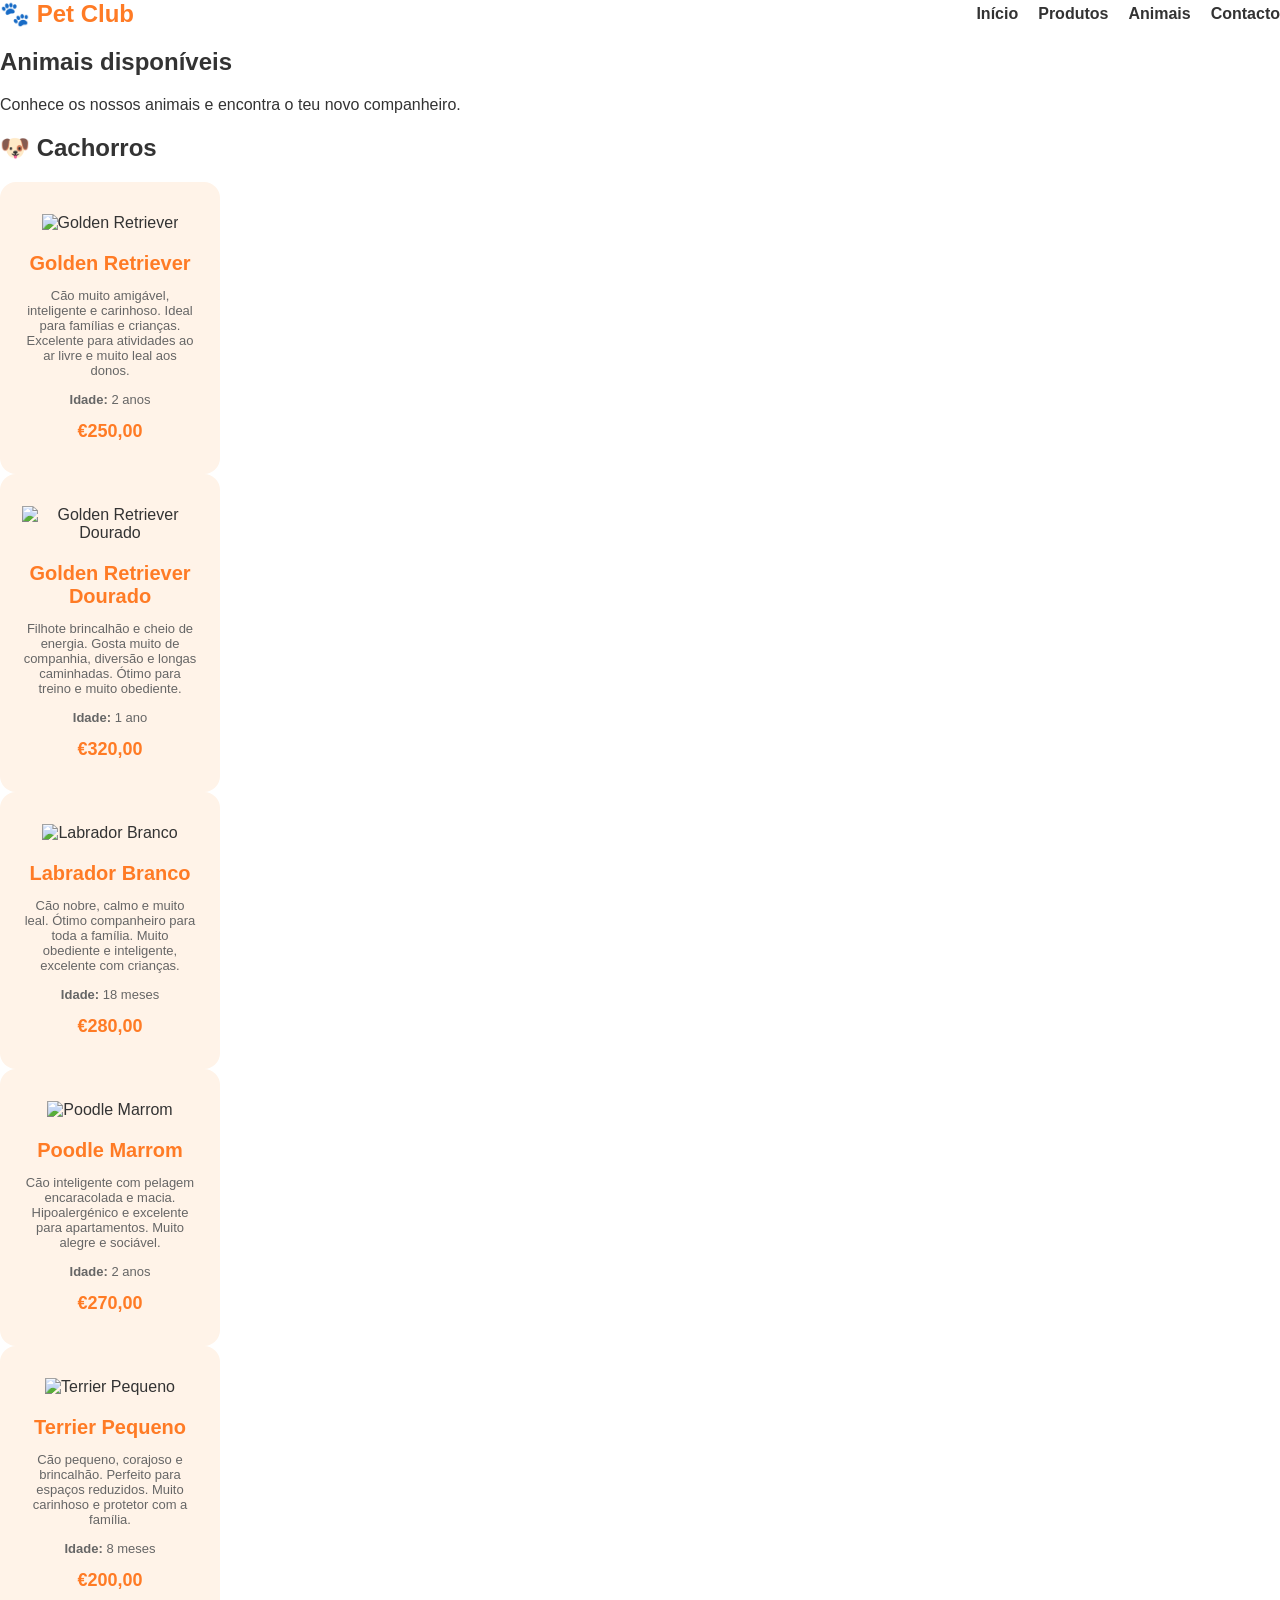
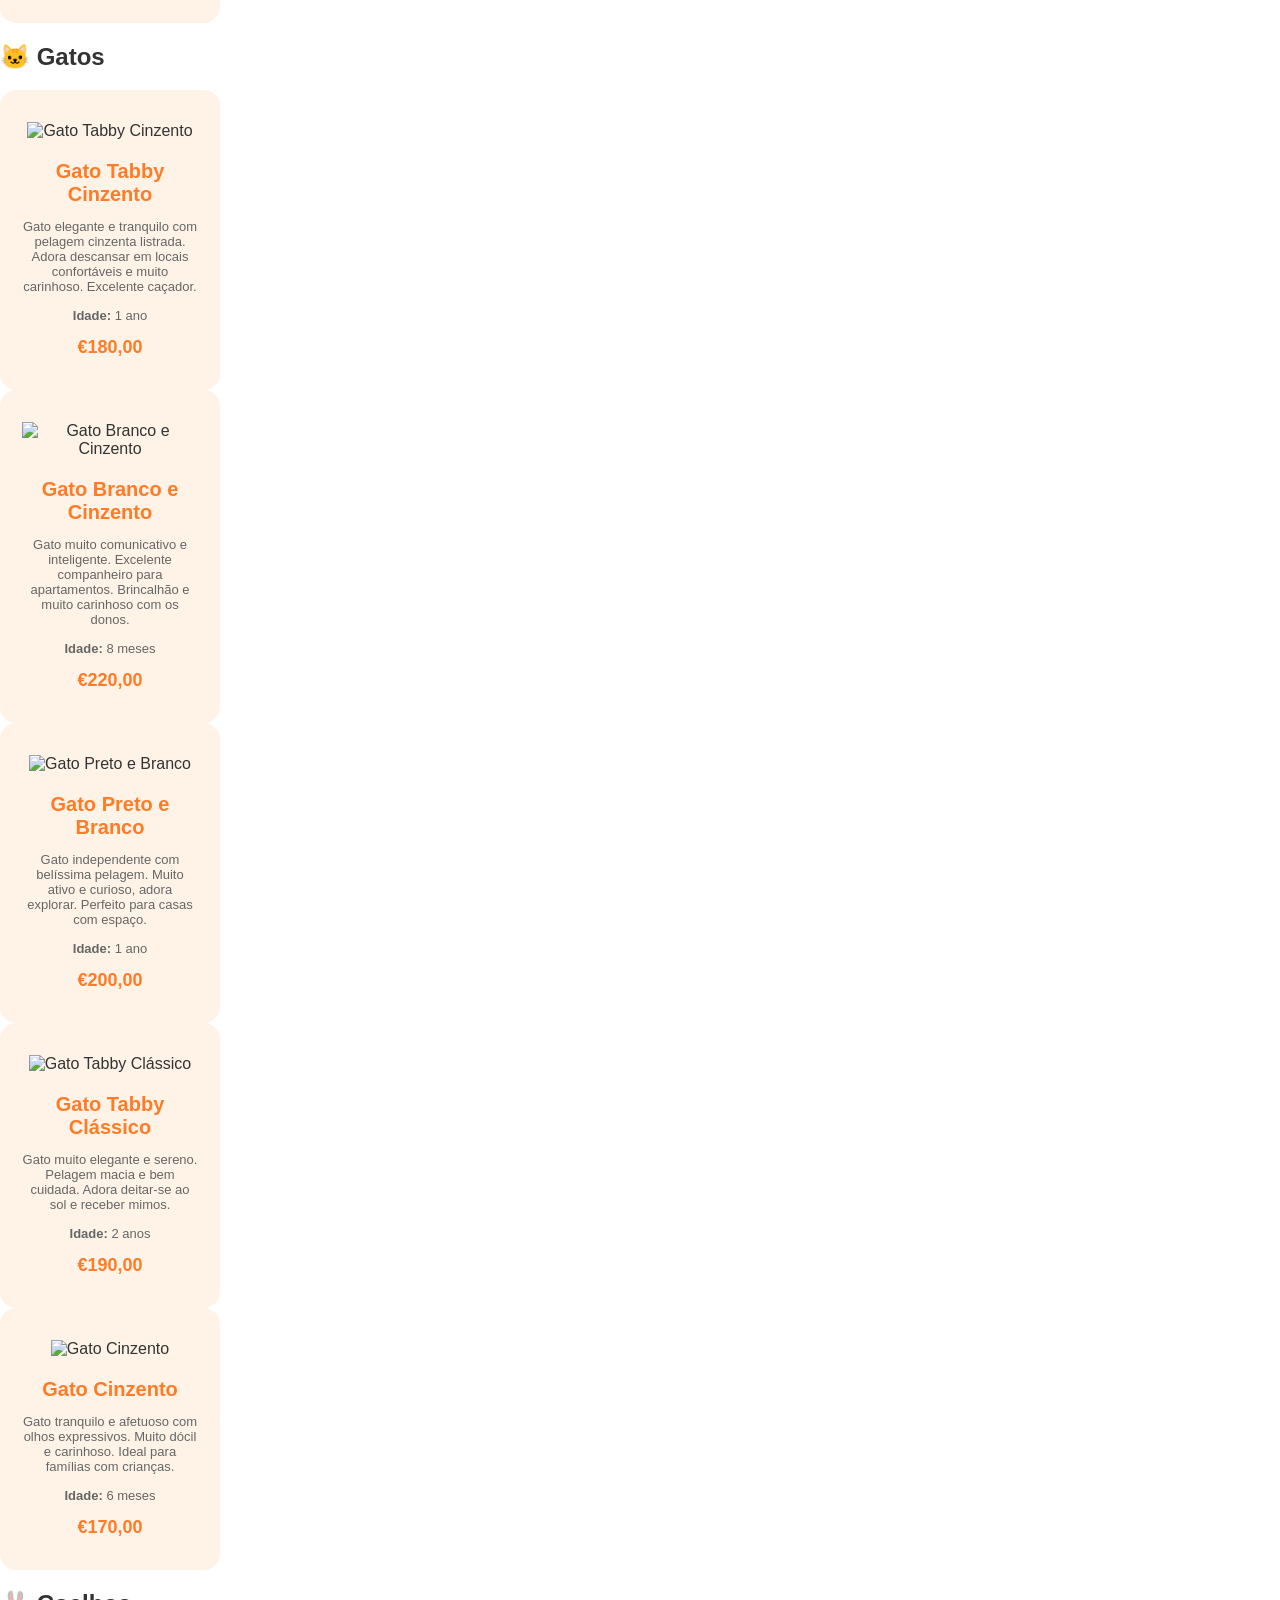
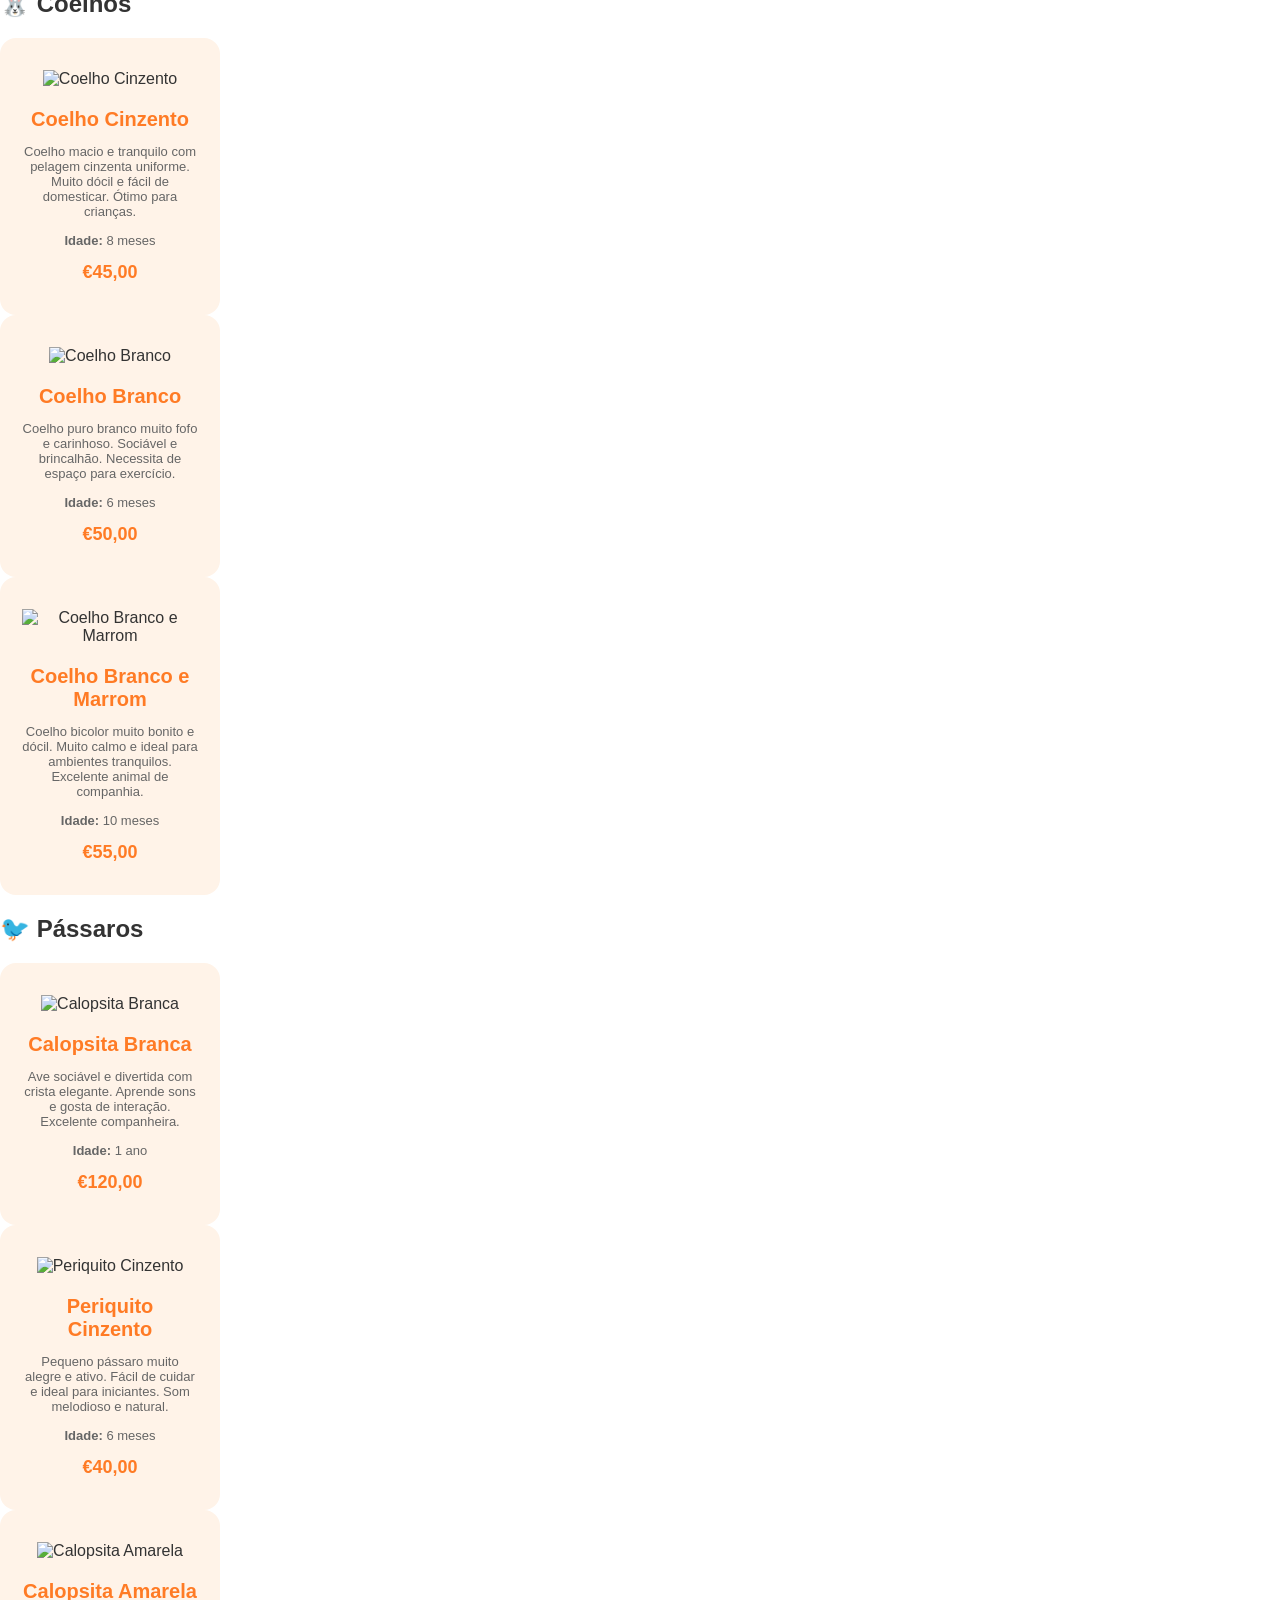
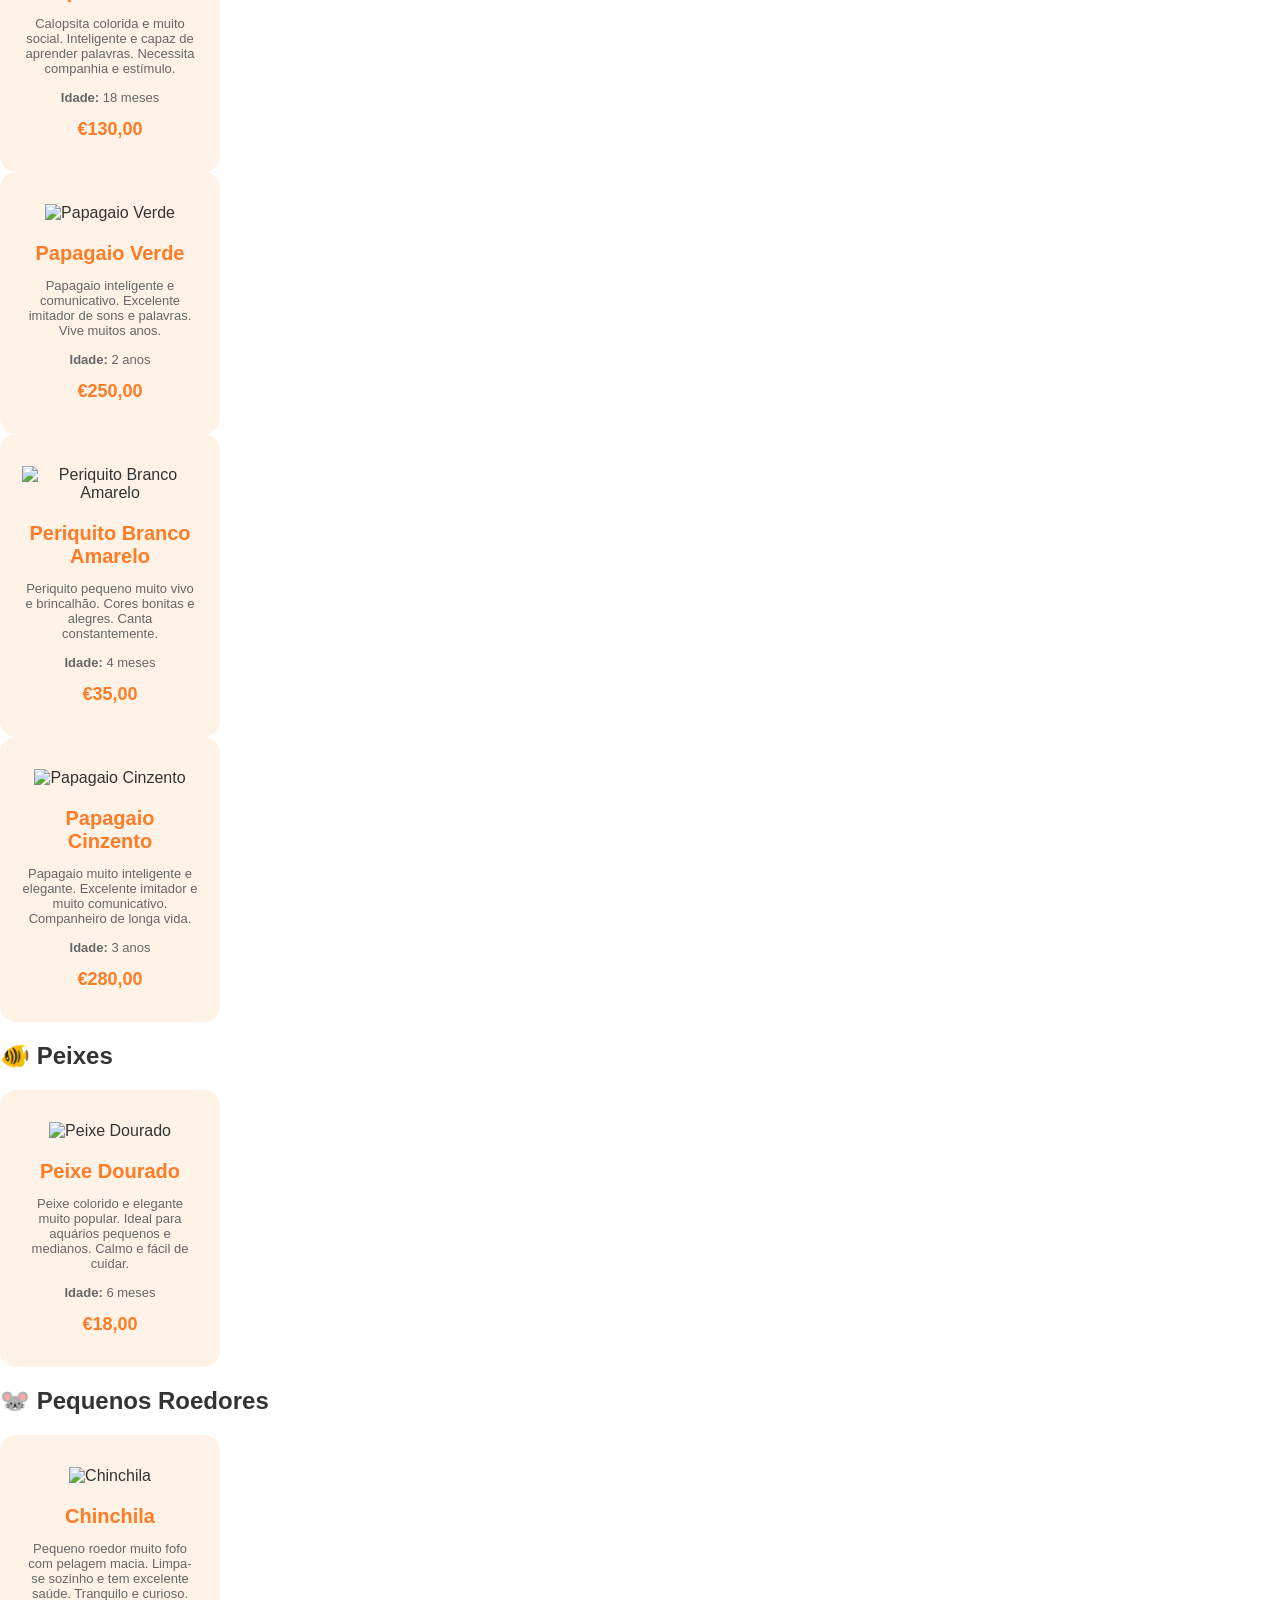
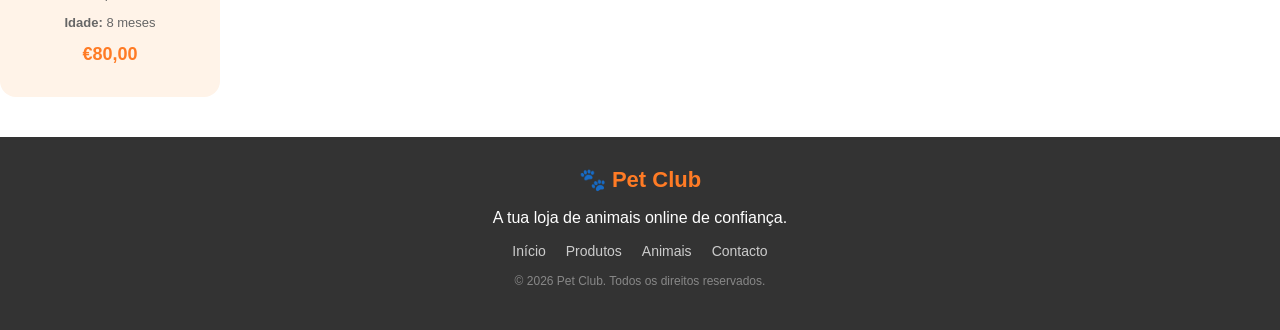
==== animais.html @ eacd5dac "adicionei as fotoss dos animais no site  e coloquei descrições em cada" ====
﻿<!DOCTYPE html>
<html lang="pt-PT">
<head>
  <meta charset="UTF-8">
  <meta name="viewport" content="width=device-width, initial-scale=1.0">
  <title>PetClub - Animais</title>
  <link rel="stylesheet" href="animais.css">
</head>
<body>

  <header>
    <div class="nav-container">
      <div class="logo">🐾 Pet Club</div>

      <nav>
        <ul class="nav-links">
          <li><a href="index.html">Início</a></li>
          <li><a href="produtos.html">Produtos</a></li>
          <li><a href="animais.html">Animais</a></li>
          <li><a href="contacto.html">Contacto</a></li>
        </ul>
      </nav>
    </div>
  </header>

  <section class="hero">
    <h1>Animais disponíveis</h1>
    <p>Conhece os nossos animais e encontra o teu novo companheiro.</p>
  </section>

  <!-- CACHORROS -->
  <section class="categoria">
    <h2 class="titulo-secao">🐶 Cachorros</h2>
    <div class="animais-grid">
      <div class="animal-card">
        <img src="imagens/3.jpg" alt="Golden Retriever">
        <div class="animal-info">
          <h3>Golden Retriever</h3>
          <p>Cão muito amigável, inteligente e carinhoso. Ideal para famílias e crianças. Excelente para atividades ao ar livre e muito leal aos donos.</p>
          <p><strong>Idade:</strong> 2 anos</p>
          <span class="preco">€250,00</span>
        </div>
      </div>
      <div class="animal-card">
        <img src="imagens/2.jpg" alt="Golden Retriever Dourado">
        <div class="animal-info">
          <h3>Golden Retriever Dourado</h3>
          <p>Filhote brincalhão e cheio de energia. Gosta muito de companhia, diversão e longas caminhadas. Ótimo para treino e muito obediente.</p>
          <p><strong>Idade:</strong> 1 ano</p>
          <span class="preco">€320,00</span>
        </div>
      </div>
      <div class="animal-card">
        <img src="imagens/1.jpg" alt="Labrador Branco">
        <div class="animal-info">
          <h3>Labrador Branco</h3>
          <p>Cão nobre, calmo e muito leal. Ótimo companheiro para toda a família. Muito obediente e inteligente, excelente com crianças.</p>
          <p><strong>Idade:</strong> 18 meses</p>
          <span class="preco">€280,00</span>
        </div>
      </div>
      <div class="animal-card">
        <img src="imagens/6.jpg" alt="Poodle Marrom">
        <div class="animal-info">
          <h3>Poodle Marrom</h3>
          <p>Cão inteligente com pelagem encaracolada e macia. Hipoalergénico e excelente para apartamentos. Muito alegre e sociável.</p>
          <p><strong>Idade:</strong> 2 anos</p>
          <span class="preco">€270,00</span>
        </div>
      </div>
      <div class="animal-card">
        <img src="imagens/7.jpg" alt="Terrier Pequeno">
        <div class="animal-info">
          <h3>Terrier Pequeno</h3>
          <p>Cão pequeno, corajoso e brincalhão. Perfeito para espaços reduzidos. Muito carinhoso e protetor com a família.</p>
          <p><strong>Idade:</strong> 8 meses</p>
          <span class="preco">€200,00</span>
        </div>
      </div>
    </div>
  </section>

  <!-- GATOS -->
  <section class="categoria">
    <h2 class="titulo-secao">🐱 Gatos</h2>
    <div class="animais-grid">
      <div class="animal-card">
        <img src="imagens/13.jpg" alt="Gato Tabby Cinzento">
        <div class="animal-info">
          <h3>Gato Tabby Cinzento</h3>
          <p>Gato elegante e tranquilo com pelagem cinzenta listrada. Adora descansar em locais confortáveis e muito carinhoso. Excelente caçador.</p>
          <p><strong>Idade:</strong> 1 ano</p>
          <span class="preco">€180,00</span>
        </div>
      </div>
      <div class="animal-card">
        <img src="imagens/14.jpg" alt="Gato Branco e Cinzento">
        <div class="animal-info">
          <h3>Gato Branco e Cinzento</h3>
          <p>Gato muito comunicativo e inteligente. Excelente companheiro para apartamentos. Brincalhão e muito carinhoso com os donos.</p>
          <p><strong>Idade:</strong> 8 meses</p>
          <span class="preco">€220,00</span>
        </div>
      </div>
      <div class="animal-card">
        <img src="imagens/15.jpg" alt="Gato Preto e Branco">
        <div class="animal-info">
          <h3>Gato Preto e Branco</h3>
          <p>Gato independente com belíssima pelagem. Muito ativo e curioso, adora explorar. Perfeito para casas com espaço.</p>
          <p><strong>Idade:</strong> 1 ano</p>
          <span class="preco">€200,00</span>
        </div>
      </div>
      <div class="animal-card">
        <img src="imagens/16.jpg" alt="Gato Tabby Clássico">
        <div class="animal-info">
          <h3>Gato Tabby Clássico</h3>
          <p>Gato muito elegante e sereno. Pelagem macia e bem cuidada. Adora deitar-se ao sol e receber mimos.</p>
          <p><strong>Idade:</strong> 2 anos</p>
          <span class="preco">€190,00</span>
        </div>
      </div>
      <div class="animal-card">
        <img src="imagens/17.jpg" alt="Gato Cinzento">
        <div class="animal-info">
          <h3>Gato Cinzento</h3>
          <p>Gato tranquilo e afetuoso com olhos expressivos. Muito dócil e carinhoso. Ideal para famílias com crianças.</p>
          <p><strong>Idade:</strong> 6 meses</p>
          <span class="preco">€170,00</span>
        </div>
      </div>
    </div>
  </section>

  <!-- COELHOS -->
  <section class="categoria">
    <h2 class="titulo-secao">🐰 Coelhos</h2>
    <div class="animais-grid">
      <div class="animal-card">
        <img src="imagens/8.jpg" alt="Coelho Cinzento">
        <div class="animal-info">
          <h3>Coelho Cinzento</h3>
          <p>Coelho macio e tranquilo com pelagem cinzenta uniforme. Muito dócil e fácil de domesticar. Ótimo para crianças.</p>
          <p><strong>Idade:</strong> 8 meses</p>
          <span class="preco">€45,00</span>
        </div>
      </div>
      <div class="animal-card">
        <img src="imagens/9.jpg" alt="Coelho Branco">
        <div class="animal-info">
          <h3>Coelho Branco</h3>
          <p>Coelho puro branco muito fofo e carinhoso. Sociável e brincalhão. Necessita de espaço para exercício.</p>
          <p><strong>Idade:</strong> 6 meses</p>
          <span class="preco">€50,00</span>
        </div>
      </div>
      <div class="animal-card">
        <img src="imagens/18.jpg" alt="Coelho Branco e Marrom">
        <div class="animal-info">
          <h3>Coelho Branco e Marrom</h3>
          <p>Coelho bicolor muito bonito e dócil. Muito calmo e ideal para ambientes tranquilos. Excelente animal de companhia.</p>
          <p><strong>Idade:</strong> 10 meses</p>
          <span class="preco">€55,00</span>
        </div>
      </div>
    </div>
  </section>

  <!-- PÁSSAROS -->
  <section class="categoria">
    <h2 class="titulo-secao">🐦 Pássaros</h2>
    <div class="animais-grid">
      <div class="animal-card">
        <img src="imagens/10.jpg" alt="Calopsita Branca">
        <div class="animal-info">
          <h3>Calopsita Branca</h3>
          <p>Ave sociável e divertida com crista elegante. Aprende sons e gosta de interação. Excelente companheira.</p>
          <p><strong>Idade:</strong> 1 ano</p>
          <span class="preco">€120,00</span>
        </div>
      </div>
      <div class="animal-card">
        <img src="imagens/11.jpg" alt="Periquito Cinzento">
        <div class="animal-info">
          <h3>Periquito Cinzento</h3>
          <p>Pequeno pássaro muito alegre e ativo. Fácil de cuidar e ideal para iniciantes. Som melodioso e natural.</p>
          <p><strong>Idade:</strong> 6 meses</p>
          <span class="preco">€40,00</span>
        </div>
      </div>
      <div class="animal-card">
        <img src="imagens/12.jpg" alt="Calopsita Amarela">
        <div class="animal-info">
          <h3>Calopsita Amarela</h3>
          <p>Calopsita colorida e muito social. Inteligente e capaz de aprender palavras. Necessita companhia e estímulo.</p>
          <p><strong>Idade:</strong> 18 meses</p>
          <span class="preco">€130,00</span>
        </div>
      </div>
      <div class="animal-card">
        <img src="imagens/19.jpg" alt="Papagaio Verde">
        <div class="animal-info">
          <h3>Papagaio Verde</h3>
          <p>Papagaio inteligente e comunicativo. Excelente imitador de sons e palavras. Vive muitos anos.</p>
          <p><strong>Idade:</strong> 2 anos</p>
          <span class="preco">€250,00</span>
        </div>
      </div>
      <div class="animal-card">
        <img src="imagens/20.jpg" alt="Periquito Branco Amarelo">
        <div class="animal-info">
          <h3>Periquito Branco Amarelo</h3>
          <p>Periquito pequeno muito vivo e brincalhão. Cores bonitas e alegres. Canta constantemente.</p>
          <p><strong>Idade:</strong> 4 meses</p>
          <span class="preco">€35,00</span>
        </div>
      </div>
      <div class="animal-card">
        <img src="imagens/21.jpg" alt="Papagaio Cinzento">
        <div class="animal-info">
          <h3>Papagaio Cinzento</h3>
          <p>Papagaio muito inteligente e elegante. Excelente imitador e muito comunicativo. Companheiro de longa vida.</p>
          <p><strong>Idade:</strong> 3 anos</p>
          <span class="preco">€280,00</span>
        </div>
      </div>
    </div>
  </section>

  <!-- PEIXES -->
  <section class="categoria">
    <h2 class="titulo-secao">🐠 Peixes</h2>
    <div class="animais-grid">
      <div class="animal-card">
        <img src="imagens/22.jpg" alt="Peixe Dourado">
        <div class="animal-info">
          <h3>Peixe Dourado</h3>
          <p>Peixe colorido e elegante muito popular. Ideal para aquários pequenos e medianos. Calmo e fácil de cuidar.</p>
          <p><strong>Idade:</strong> 6 meses</p>
          <span class="preco">€18,00</span>
        </div>
      </div>
    </div>
  </section>

  <!-- PEQUENOS ROEDORES -->
  <section class="categoria">
    <h2 class="titulo-secao">🐭 Pequenos Roedores</h2>
    <div class="animais-grid">
      <div class="animal-card">
        <img src="imagens/23.jpg" alt="Chinchila">
        <div class="animal-info">
          <h3>Chinchila</h3>
          <p>Pequeno roedor muito fofo com pelagem macia. Limpa-se sozinho e tem excelente saúde. Tranquilo e curioso.</p>
          <p><strong>Idade:</strong> 8 meses</p>
          <span class="preco">€80,00</span>
        </div>
      </div>
    </div>
  </section>

  <footer>
    <div class="footer-logo">🐾 Pet Club</div>

    <p>A tua loja de animais online de confiança.</p>

    <div class="footer-links">
      <a href="index.html">Início</a>
      <a href="produtos.html">Produtos</a>
      <a href="animais.html">Animais</a>
      <a href="contacto.html">Contacto</a>
    </div>

    <p class="footer-copy">
      © 2026 Pet Club. Todos os direitos reservados.
    </p>
  </footer>

</body>
</html>
---- animais.css ----
* { box-sizing: border-box; }

body {
  font-family: Arial, sans-serif;
  margin: 0;
  padding: 0;
  background-color: #ffffff;
  color: #333333;
}

a { text-decoration: none; color: #333333; }

.nav-container { display: flex; justify-content: space-between; align-items: center; }
.logo { font-size: 24px; font-weight: bold; color: #ff7b25; }
.nav-links { list-style: none; display: flex; gap: 20px; margin: 0; padding: 0; }
.nav-links a { font-size: 16px; font-weight: bold; }
.nav-links a:hover { color: #ff7b25; }
.nav-links a.active { color: #ff7b25; border-bottom: 2px solid #ff7b25; padding-bottom: 2px; }

.page-header {
  background-color: #fff3e8;
  padding: 40px 30px;
  text-align: center;
  border-bottom: 2px solid #ff7b25;
}

.page-header h1 { font-size: 32px; margin: 0 0 8px; }
.page-header h1 span { color: #ff7b25; }
.page-header p { color: #666; margin: 0; }

.page-content { max-width: 1100px; margin: 0 auto; padding: 30px; }

.animal-grid { display: flex; gap: 24px; flex-wrap: wrap; justify-content: center; }

.animal-card {
  background: #fff3e8;
  border-radius: 16px;
  padding: 30px 20px;
  text-align: center;
  width: 220px;
  border: 2px solid transparent;
  transition: all 0.2s;
}

.animal-card:hover {
  border-color: #ff7b25;
  transform: translateY(-4px);
  box-shadow: 0 8px 20px rgba(255,123,37,.2);
}

.animal-card .big-emoji {
  margin-bottom: 12px;
  display: flex;
  justify-content: center;
}

.animal-card .big-emoji img {
  width: 120px;
  height: 120px;
  object-fit: cover;
  border-radius: 50%;
  border: 3px solid #ff7b25;
}

.animal-card h3 { font-size: 20px; margin-bottom: 6px; color: #ff7b25; }
.animal-card p { font-size: 13px; color: #666; margin-bottom: 14px; }

.animal-tags {
  display: flex;
  gap: 6px;
  flex-wrap: wrap;
  justify-content: center;
  margin-bottom: 14px;
}

.animal-tag {
  background: white;
  border: 1px solid #ff7b25;
  color: #ff7b25;
  font-size: 11px;
  padding: 3px 8px;
  border-radius: 10px;
}

.preco {
  font-size: 18px;
  font-weight: bold;
  color: #ff7b25;
}

footer {
  background-color: #333333;
  color: white;
  text-align: center;
  padding: 30px;
  margin-top: 40px;
}

.footer-logo { font-size: 22px; font-weight: bold; color: #ff7b25; margin-bottom: 10px; }
.footer-links { display: flex; justify-content: center; gap: 20px; margin: 15px 0; }
.footer-links a { color: #cccccc; font-size: 14px; }
.footer-links a:hover { color: #ff7b25; }
.footer-copy { color: #888888; font-size: 12px; }
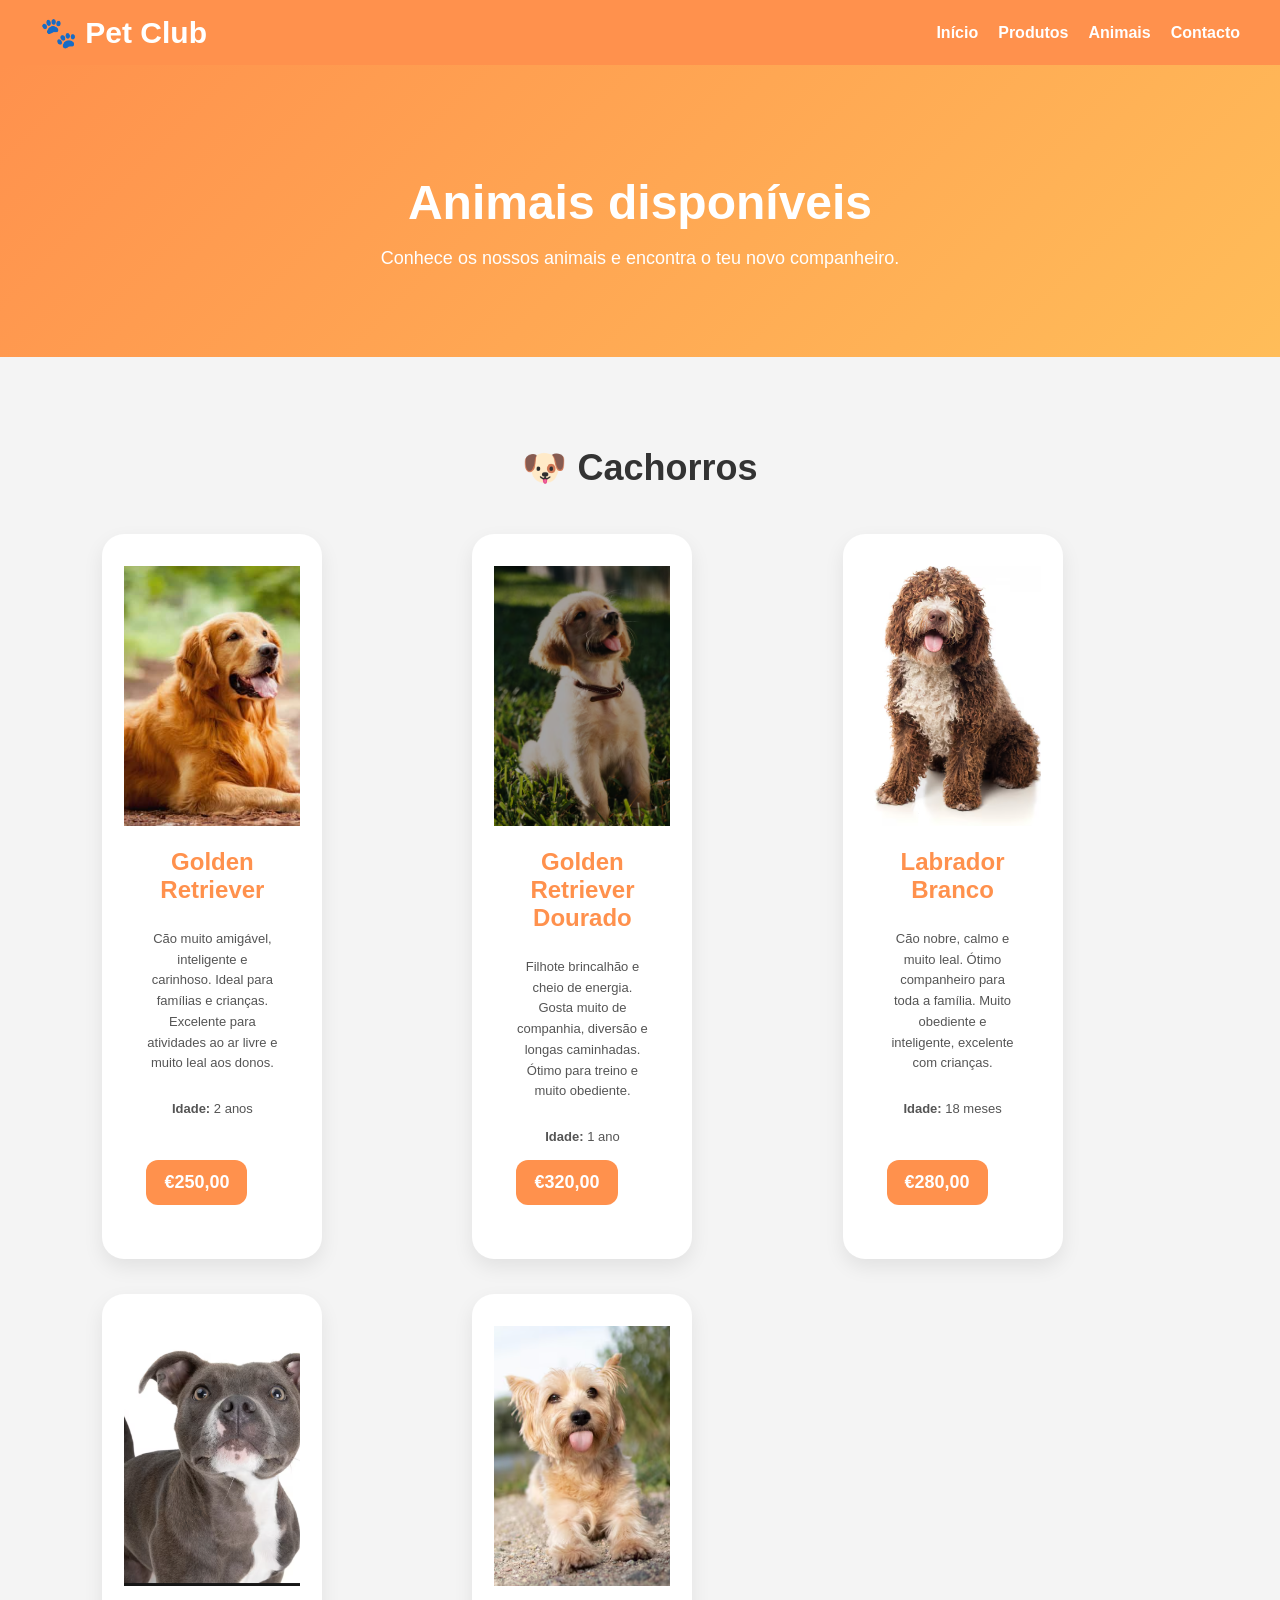
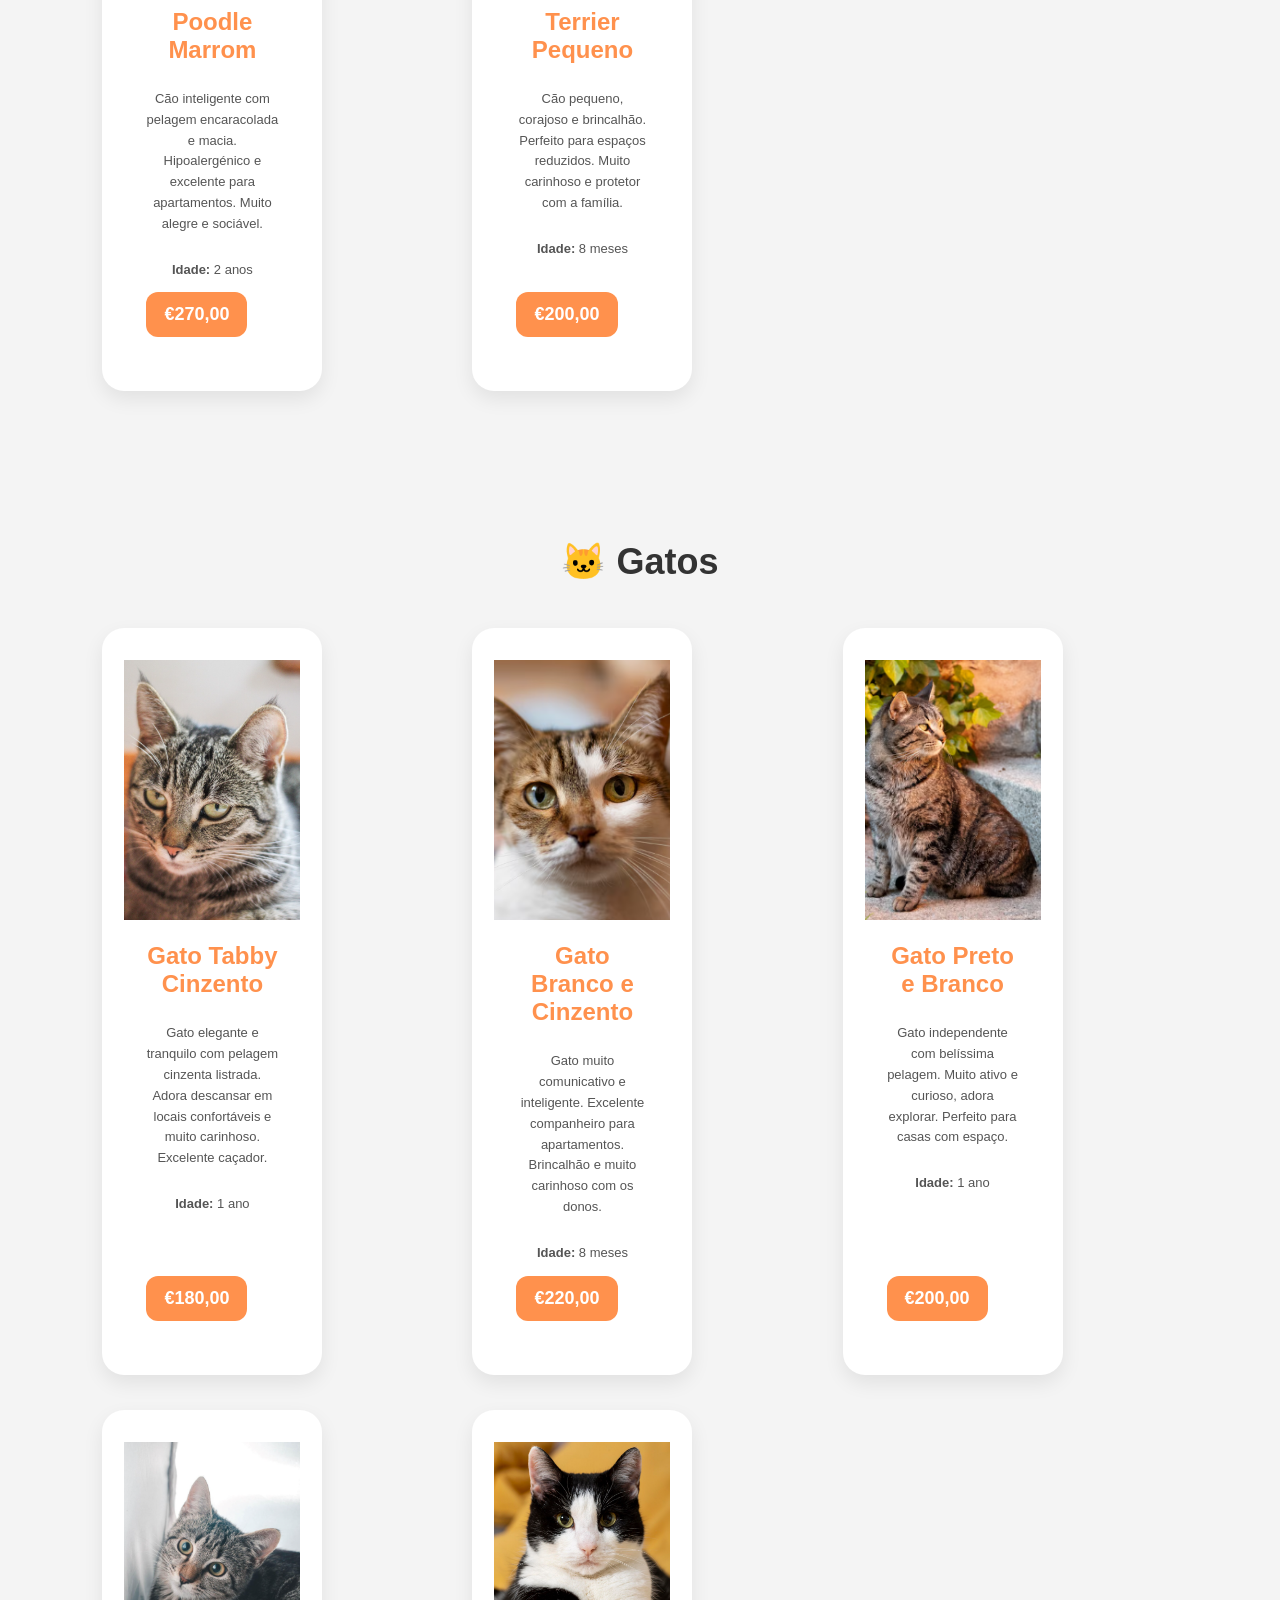
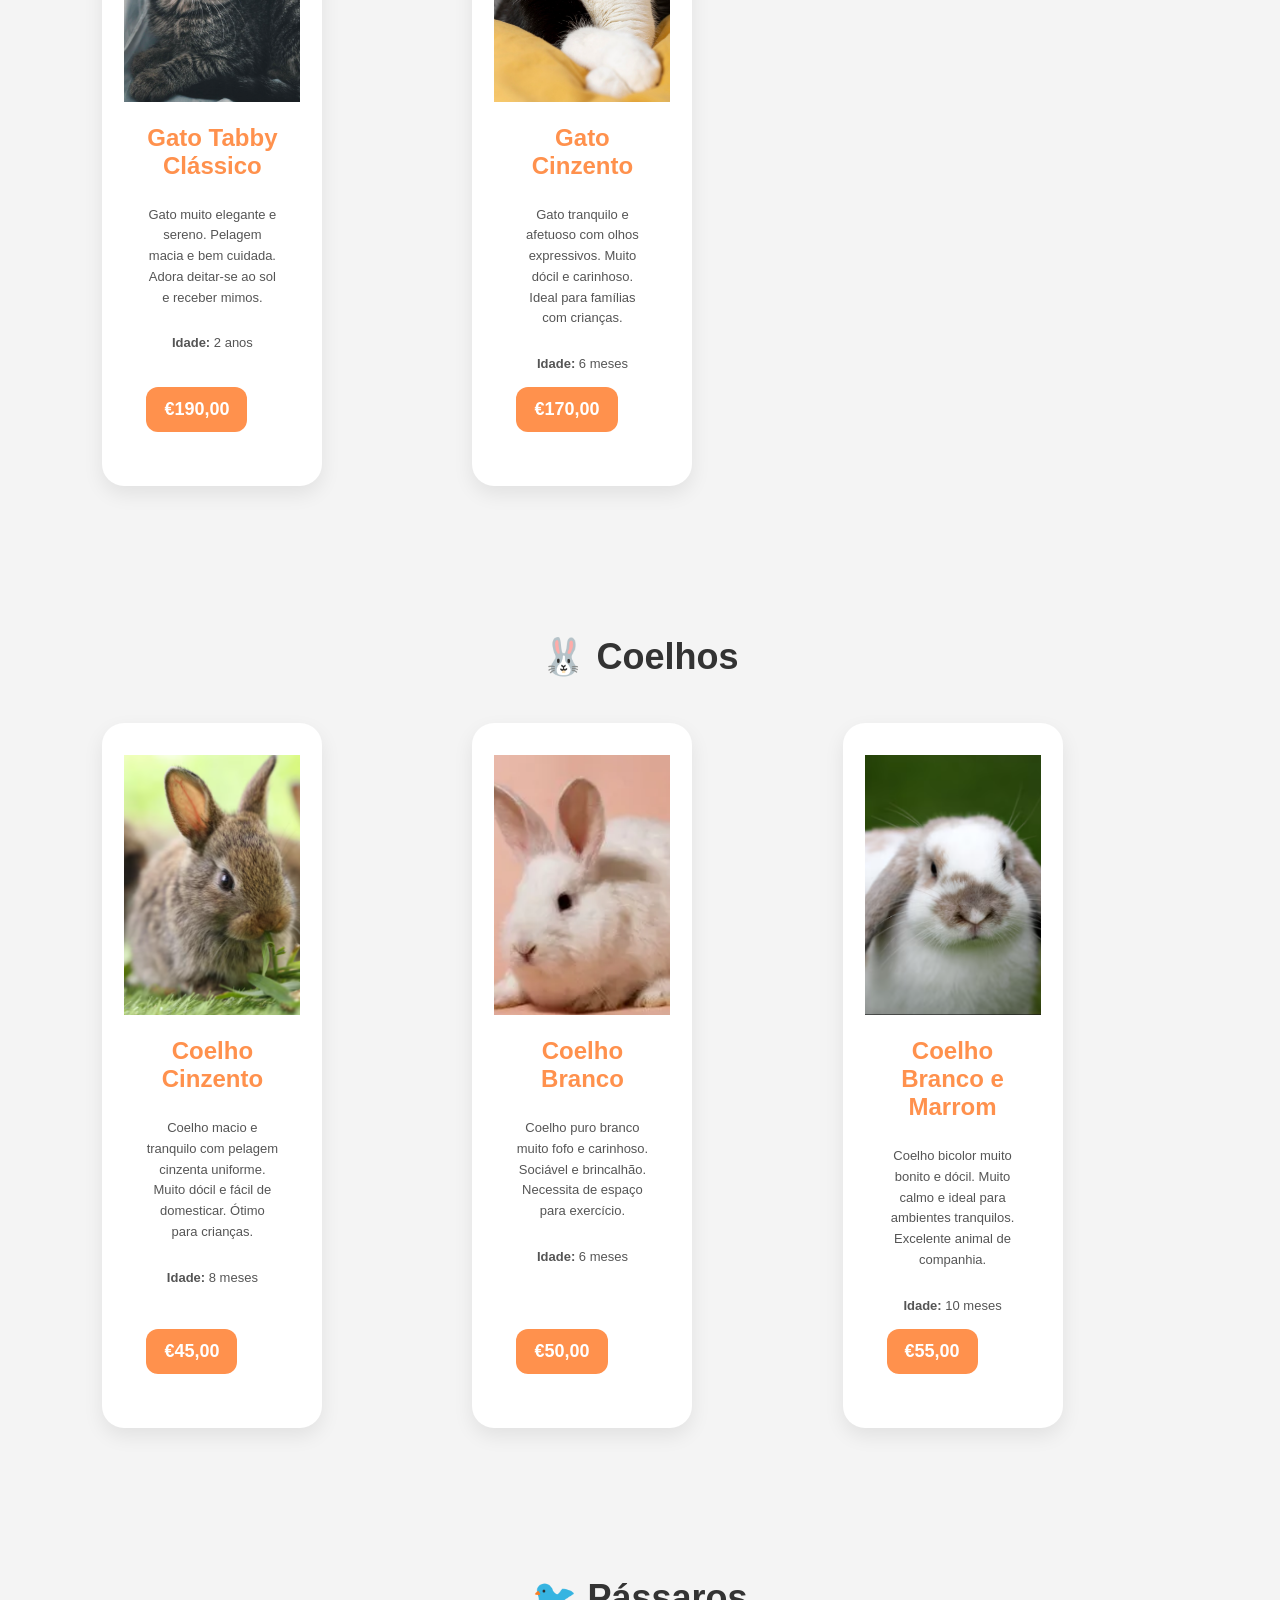
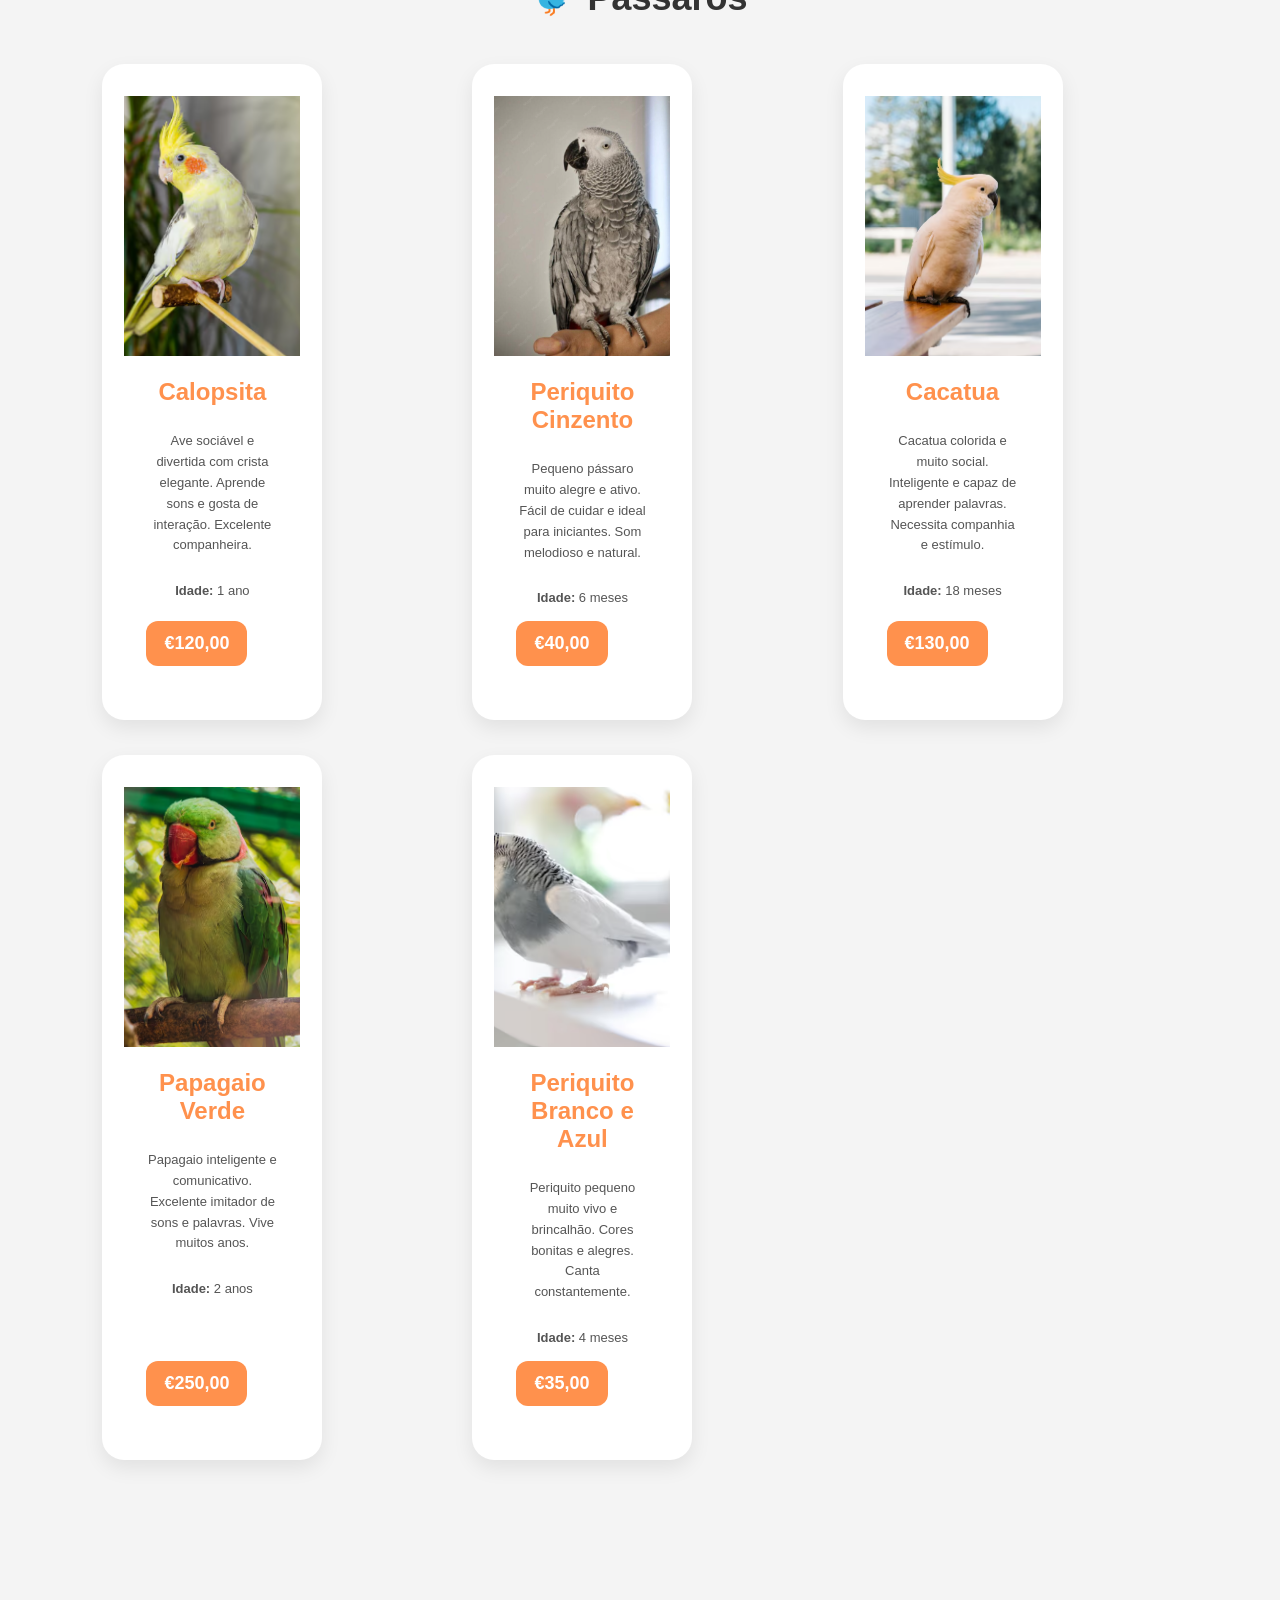
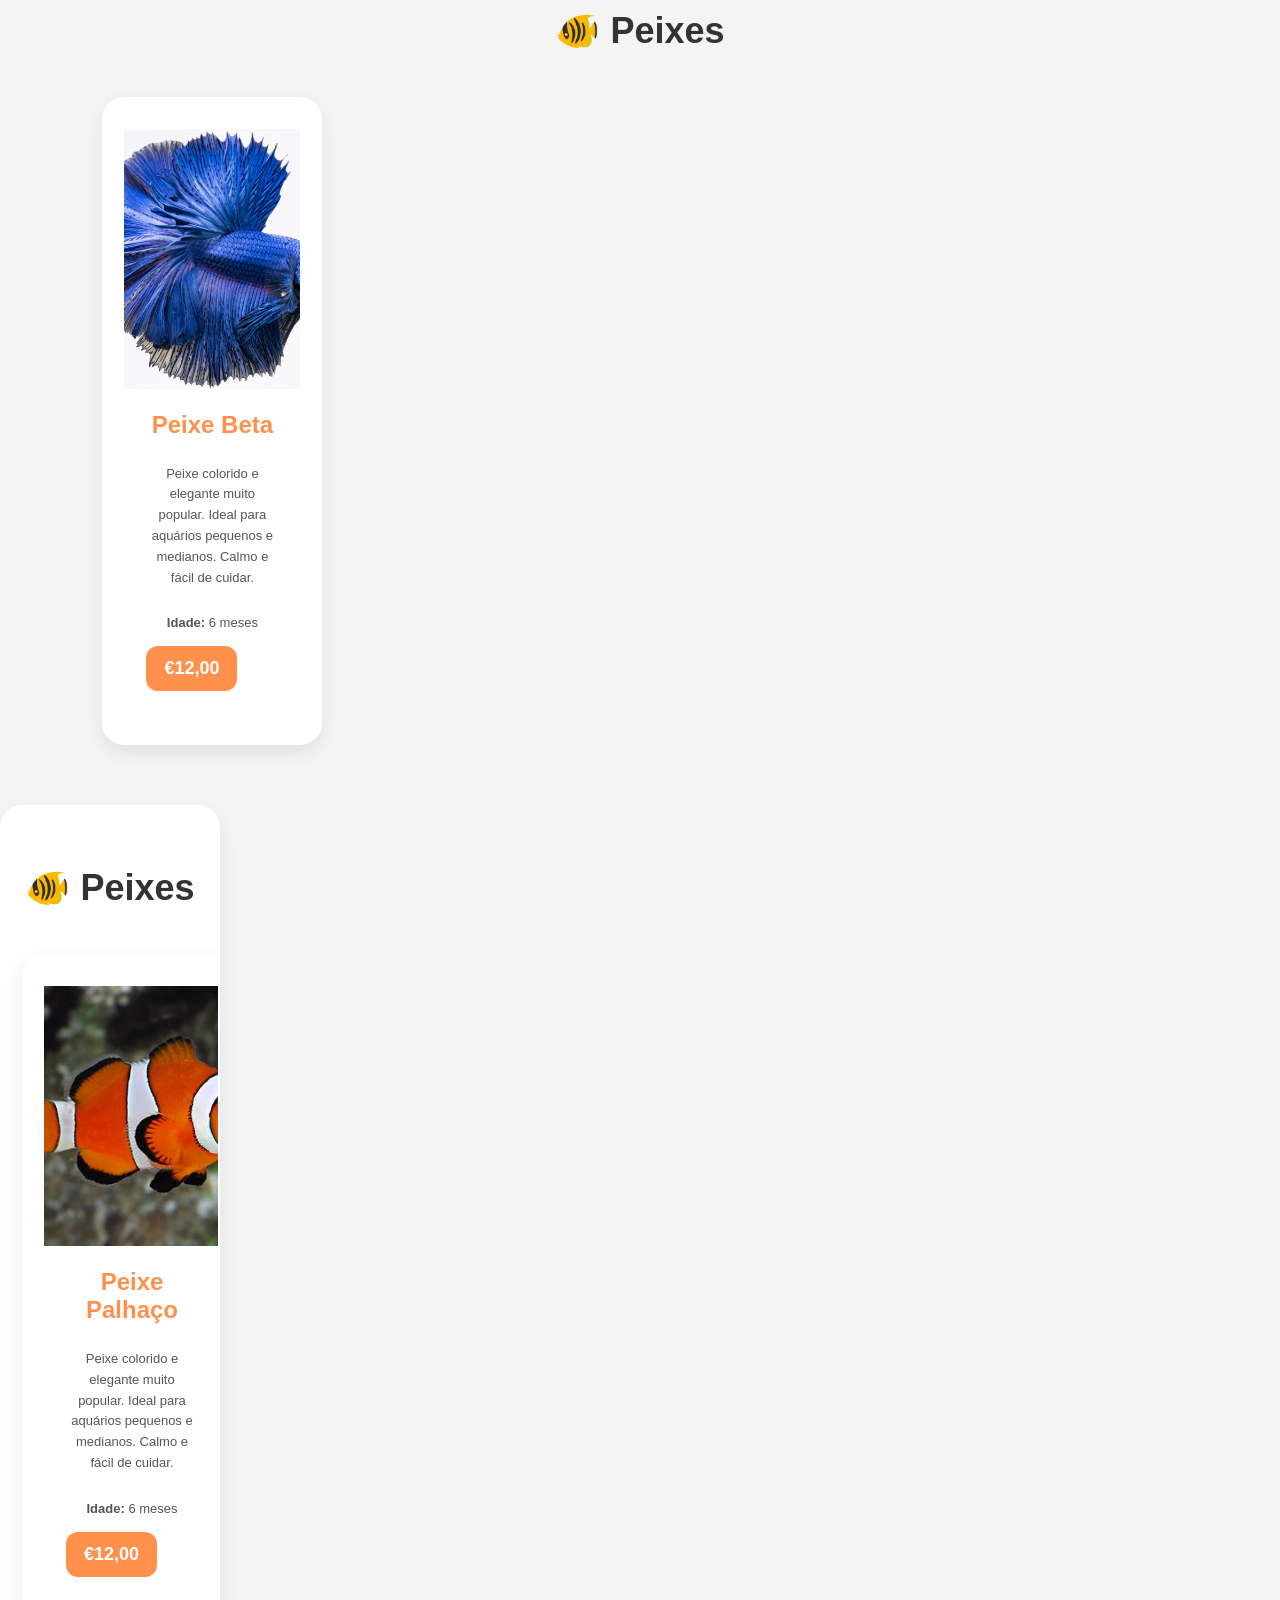
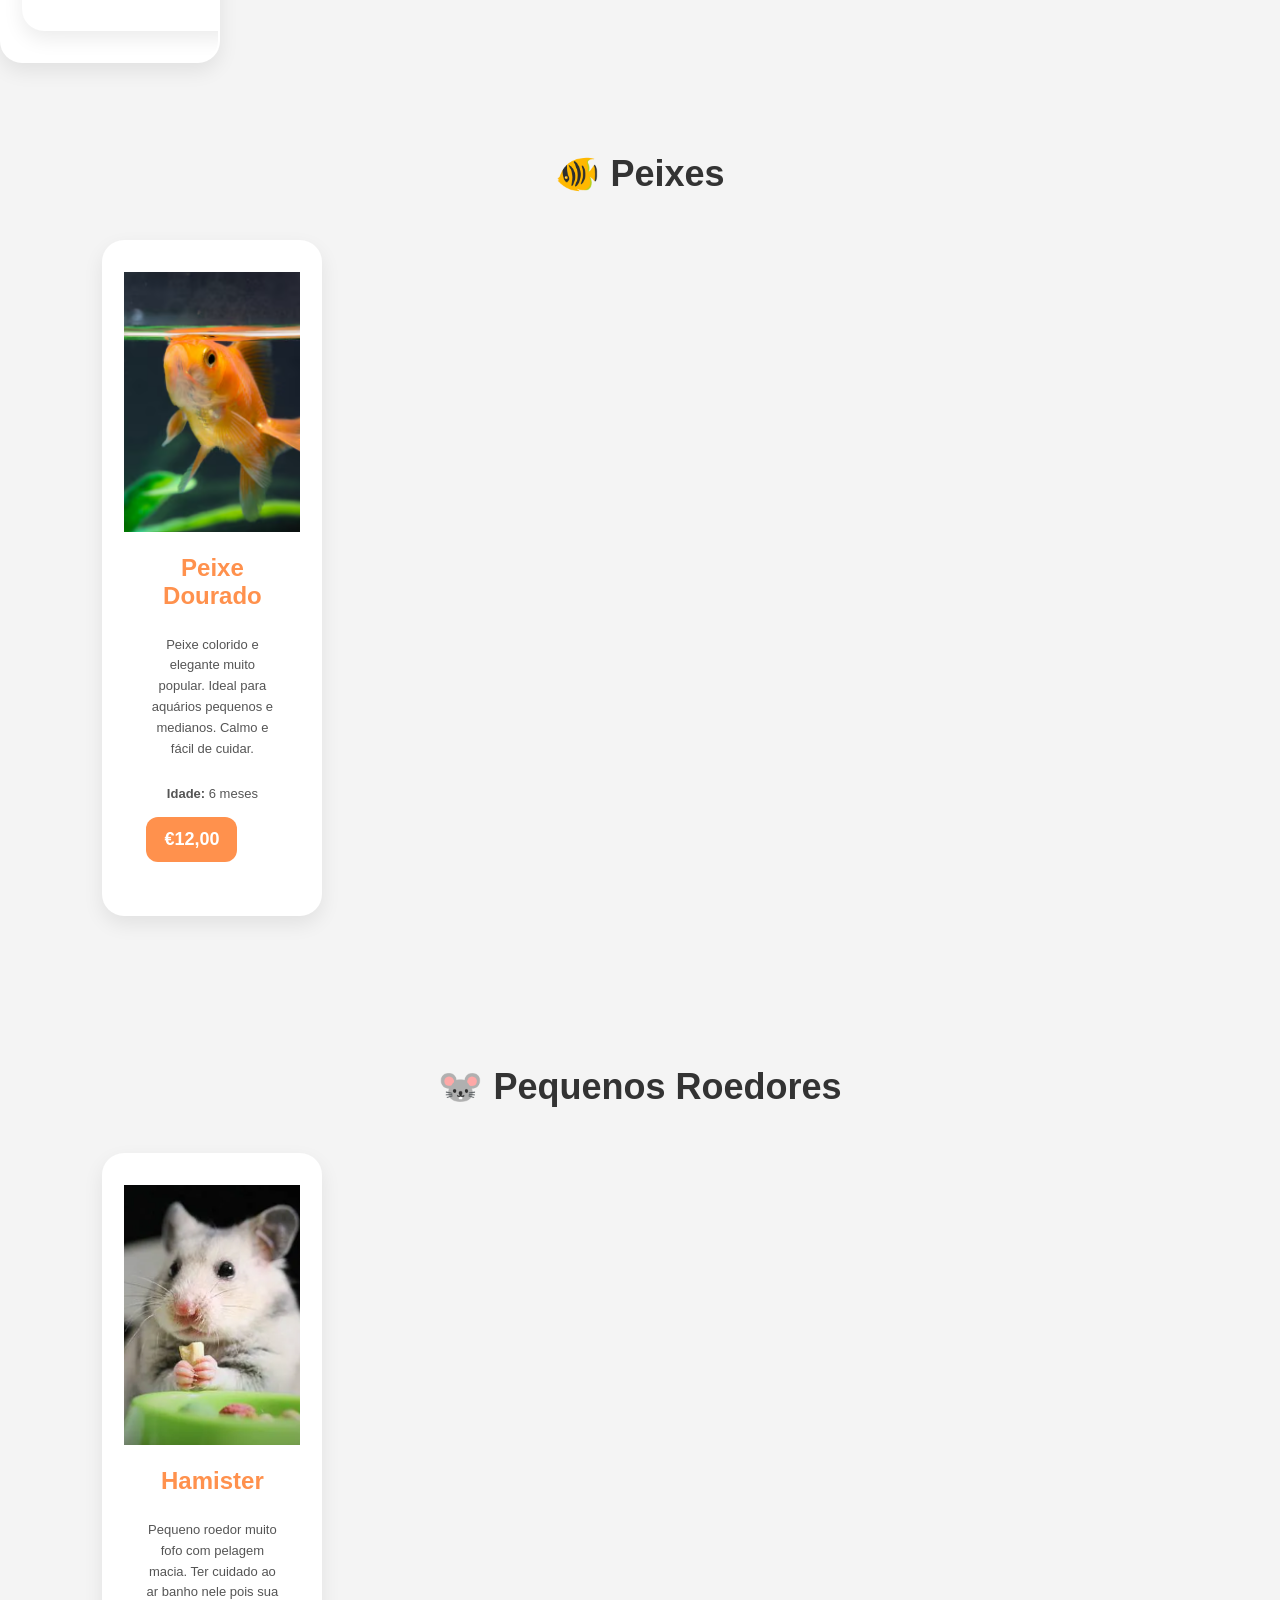
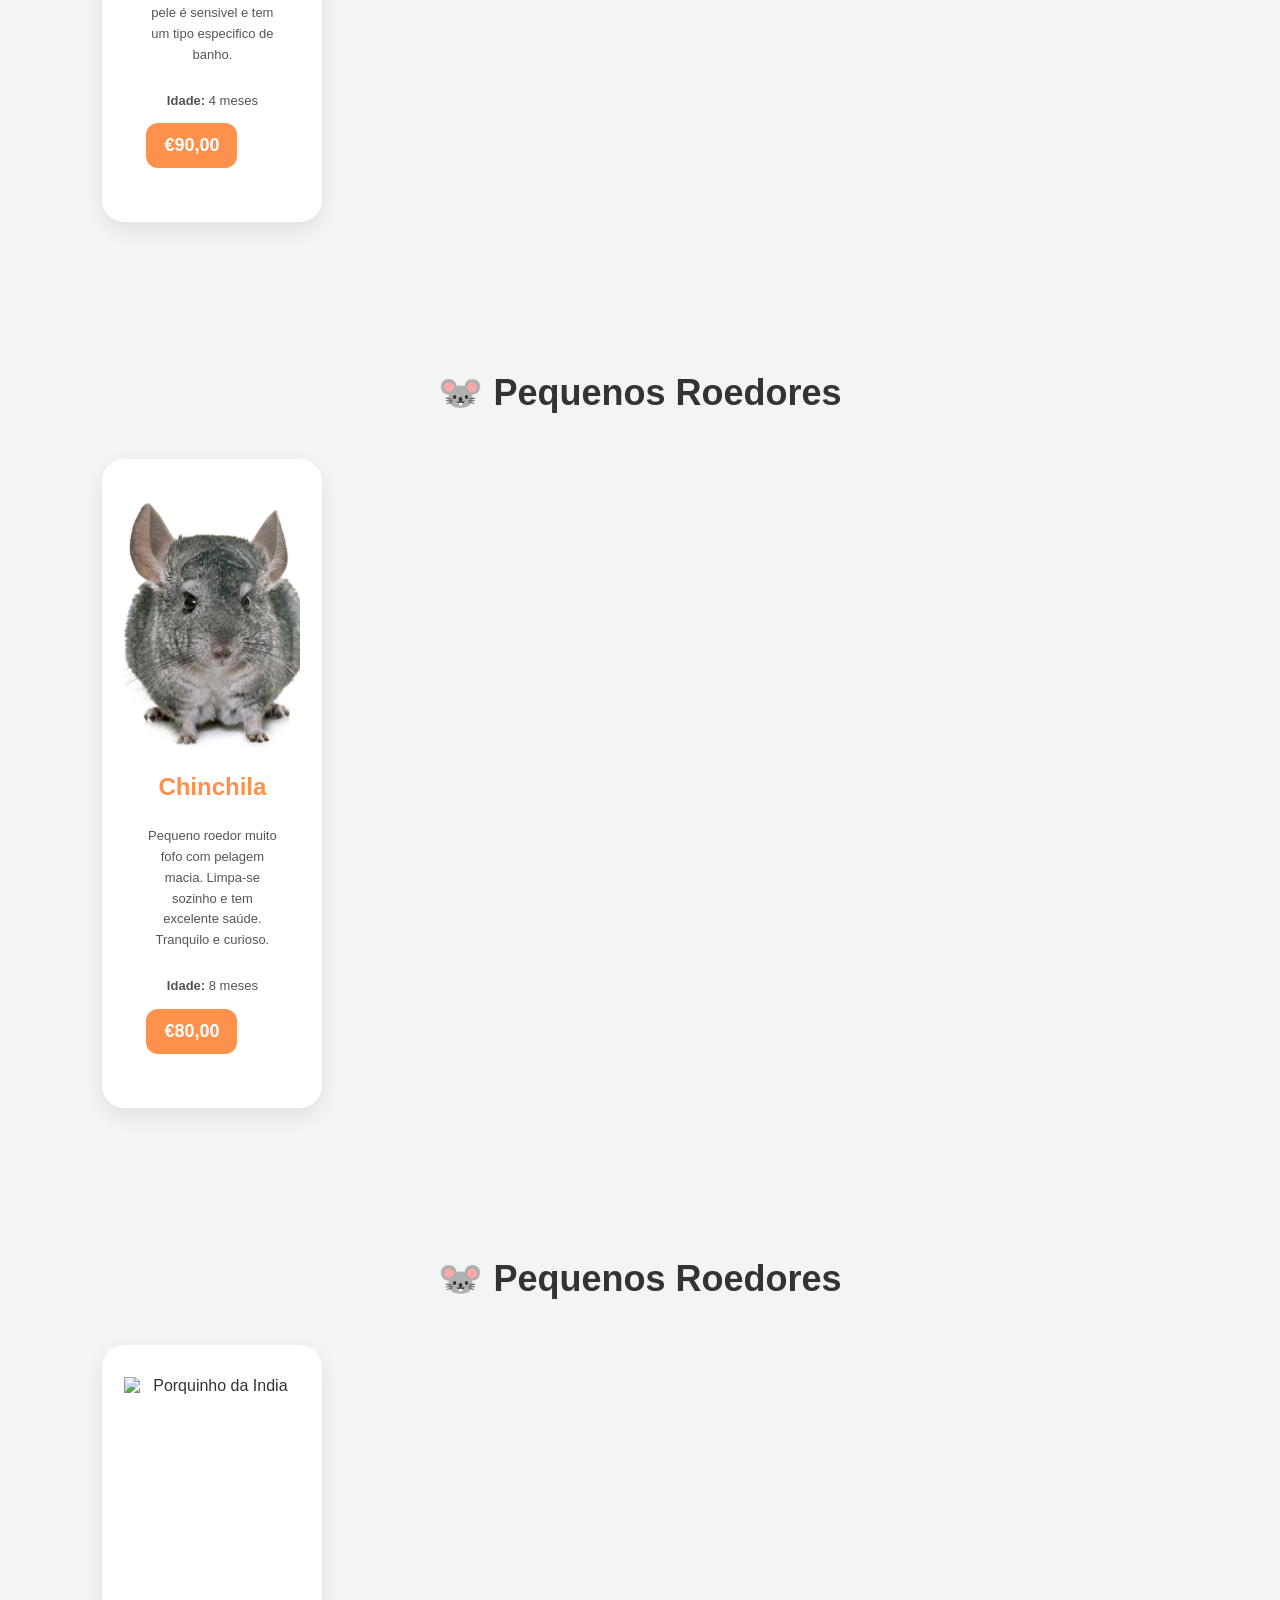
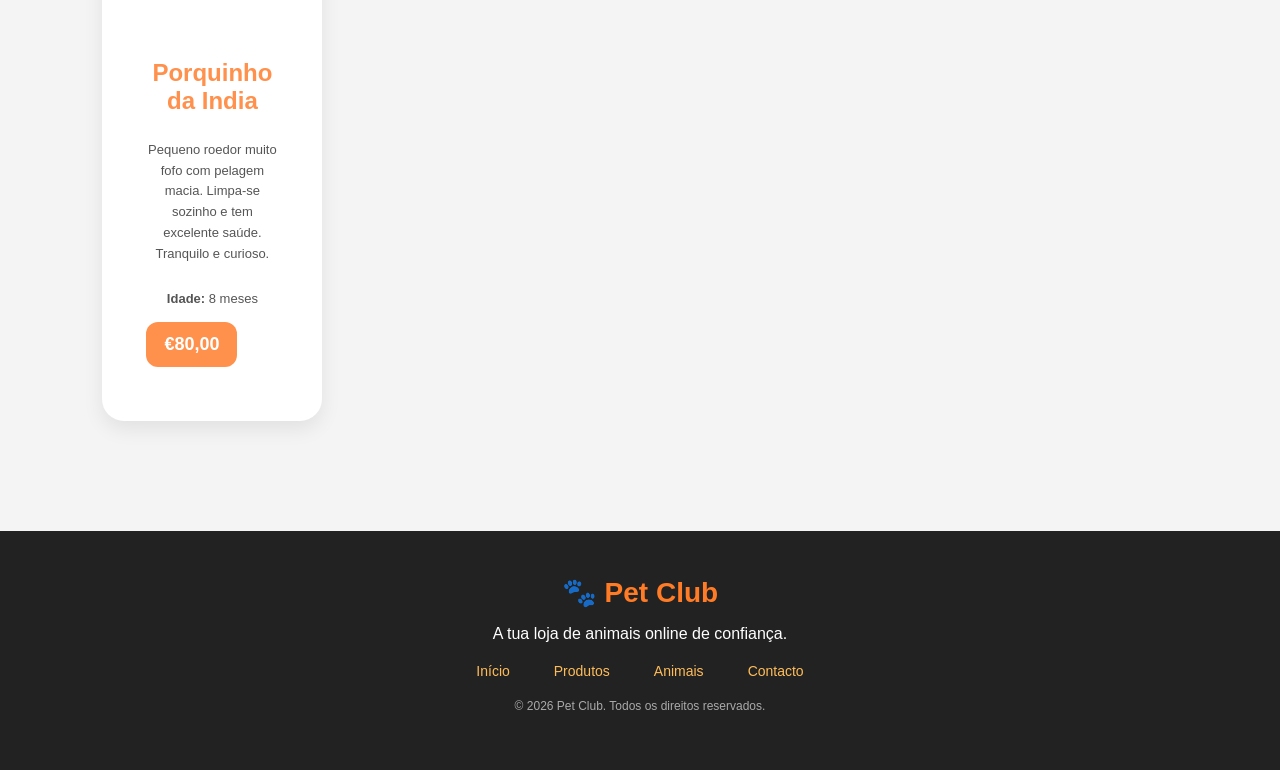
==== commit c90f4d44: "Estou ajutando a cor, as fotos e o card" ====
--- a/animais.html
+++ b/animais.html
@@ -14,10 +14,10 @@
 
       <nav>
         <ul class="nav-links">
-          <li><a href="index.html">Início</a></li>
-          <li><a href="produtos.html">Produtos</a></li>
+          <li><a href="PetClub/site pag inicial.html">Início</a></li>
+          <li><a href="PetClub/pag produtos.html">Produtos</a></li>
           <li><a href="animais.html">Animais</a></li>
-          <li><a href="contacto.html">Contacto</a></li>
+          <li><a href="Contactos.html">Contacto</a></li>
         </ul>
       </nav>
     </div>
@@ -33,7 +33,7 @@
     <h2 class="titulo-secao">🐶 Cachorros</h2>
     <div class="animais-grid">
       <div class="animal-card">
-        <img src="imagens/3.jpg" alt="Golden Retriever">
+        <img src="Animais foto/cachorro1.png" alt="Golden Retriever">
         <div class="animal-info">
           <h3>Golden Retriever</h3>
           <p>Cão muito amigável, inteligente e carinhoso. Ideal para famílias e crianças. Excelente para atividades ao ar livre e muito leal aos donos.</p>
@@ -42,7 +42,7 @@
         </div>
       </div>
       <div class="animal-card">
-        <img src="imagens/2.jpg" alt="Golden Retriever Dourado">
+        <img src="Animais foto/cachorro2.png" alt="Golden Retriever Dourado">
         <div class="animal-info">
           <h3>Golden Retriever Dourado</h3>
           <p>Filhote brincalhão e cheio de energia. Gosta muito de companhia, diversão e longas caminhadas. Ótimo para treino e muito obediente.</p>
@@ -51,7 +51,7 @@
         </div>
       </div>
       <div class="animal-card">
-        <img src="imagens/1.jpg" alt="Labrador Branco">
+        <img src="Animais foto/cachorro3.png" alt="Labrador Branco">
         <div class="animal-info">
           <h3>Labrador Branco</h3>
           <p>Cão nobre, calmo e muito leal. Ótimo companheiro para toda a família. Muito obediente e inteligente, excelente com crianças.</p>
@@ -60,7 +60,7 @@
         </div>
       </div>
       <div class="animal-card">
-        <img src="imagens/6.jpg" alt="Poodle Marrom">
+        <img src="Animais foto/cachorro4.png" alt="Poodle Marrom">
         <div class="animal-info">
           <h3>Poodle Marrom</h3>
           <p>Cão inteligente com pelagem encaracolada e macia. Hipoalergénico e excelente para apartamentos. Muito alegre e sociável.</p>
@@ -69,7 +69,7 @@
         </div>
       </div>
       <div class="animal-card">
-        <img src="imagens/7.jpg" alt="Terrier Pequeno">
+        <img src="Animais foto/cachorro5.png" alt="Terrier Pequeno">
         <div class="animal-info">
           <h3>Terrier Pequeno</h3>
           <p>Cão pequeno, corajoso e brincalhão. Perfeito para espaços reduzidos. Muito carinhoso e protetor com a família.</p>
@@ -85,7 +85,7 @@
     <h2 class="titulo-secao">🐱 Gatos</h2>
     <div class="animais-grid">
       <div class="animal-card">
-        <img src="imagens/13.jpg" alt="Gato Tabby Cinzento">
+        <img src="Animais foto/gato1.png" alt="Gato Tabby Cinzento">
         <div class="animal-info">
           <h3>Gato Tabby Cinzento</h3>
           <p>Gato elegante e tranquilo com pelagem cinzenta listrada. Adora descansar em locais confortáveis e muito carinhoso. Excelente caçador.</p>
@@ -94,7 +94,7 @@
         </div>
       </div>
       <div class="animal-card">
-        <img src="imagens/14.jpg" alt="Gato Branco e Cinzento">
+        <img src="Animais foto/gato2.png" alt="Gato Branco e Cinzento">
         <div class="animal-info">
           <h3>Gato Branco e Cinzento</h3>
           <p>Gato muito comunicativo e inteligente. Excelente companheiro para apartamentos. Brincalhão e muito carinhoso com os donos.</p>
@@ -103,7 +103,7 @@
         </div>
       </div>
       <div class="animal-card">
-        <img src="imagens/15.jpg" alt="Gato Preto e Branco">
+        <img src="Animais foto/gato3.png" alt="Gato Preto e Branco">
         <div class="animal-info">
           <h3>Gato Preto e Branco</h3>
           <p>Gato independente com belíssima pelagem. Muito ativo e curioso, adora explorar. Perfeito para casas com espaço.</p>
@@ -112,7 +112,7 @@
         </div>
       </div>
       <div class="animal-card">
-        <img src="imagens/16.jpg" alt="Gato Tabby Clássico">
+        <img src="Animais foto/gato4.png" alt="Gato Tabby Clássico">
         <div class="animal-info">
           <h3>Gato Tabby Clássico</h3>
           <p>Gato muito elegante e sereno. Pelagem macia e bem cuidada. Adora deitar-se ao sol e receber mimos.</p>
@@ -121,7 +121,7 @@
         </div>
       </div>
       <div class="animal-card">
-        <img src="imagens/17.jpg" alt="Gato Cinzento">
+        <img src="Animais foto/gato5.png" alt="Gato Cinzento">
         <div class="animal-info">
           <h3>Gato Cinzento</h3>
           <p>Gato tranquilo e afetuoso com olhos expressivos. Muito dócil e carinhoso. Ideal para famílias com crianças.</p>
@@ -137,7 +137,7 @@
     <h2 class="titulo-secao">🐰 Coelhos</h2>
     <div class="animais-grid">
       <div class="animal-card">
-        <img src="imagens/8.jpg" alt="Coelho Cinzento">
+        <img src="Animais foto/coelho2.png" alt="Coelho Cinzento">
         <div class="animal-info">
           <h3>Coelho Cinzento</h3>
           <p>Coelho macio e tranquilo com pelagem cinzenta uniforme. Muito dócil e fácil de domesticar. Ótimo para crianças.</p>
@@ -146,7 +146,7 @@
         </div>
       </div>
       <div class="animal-card">
-        <img src="imagens/9.jpg" alt="Coelho Branco">
+        <img src="Animais foto/coelho3.png" alt="Coelho Branco">
         <div class="animal-info">
           <h3>Coelho Branco</h3>
           <p>Coelho puro branco muito fofo e carinhoso. Sociável e brincalhão. Necessita de espaço para exercício.</p>
@@ -155,7 +155,7 @@
         </div>
       </div>
       <div class="animal-card">
-        <img src="imagens/18.jpg" alt="Coelho Branco e Marrom">
+        <img src="Animais foto/coelho1.png" alt="Coelho Branco e Marrom">
         <div class="animal-info">
           <h3>Coelho Branco e Marrom</h3>
           <p>Coelho bicolor muito bonito e dócil. Muito calmo e ideal para ambientes tranquilos. Excelente animal de companhia.</p>
@@ -171,16 +171,16 @@
     <h2 class="titulo-secao">🐦 Pássaros</h2>
     <div class="animais-grid">
       <div class="animal-card">
-        <img src="imagens/10.jpg" alt="Calopsita Branca">
-        <div class="animal-info">
-          <h3>Calopsita Branca</h3>
+        <img src="Animais foto/passaro5.png" alt="Calopsita">
+        <div class="animal-info">
+          <h3>Calopsita</h3>
           <p>Ave sociável e divertida com crista elegante. Aprende sons e gosta de interação. Excelente companheira.</p>
           <p><strong>Idade:</strong> 1 ano</p>
           <span class="preco">€120,00</span>
         </div>
       </div>
       <div class="animal-card">
-        <img src="imagens/11.jpg" alt="Periquito Cinzento">
+        <img src="Animais foto/passaro4.png" alt="Periquito Cinzento">
         <div class="animal-info">
           <h3>Periquito Cinzento</h3>
           <p>Pequeno pássaro muito alegre e ativo. Fácil de cuidar e ideal para iniciantes. Som melodioso e natural.</p>
@@ -189,16 +189,16 @@
         </div>
       </div>
       <div class="animal-card">
-        <img src="imagens/12.jpg" alt="Calopsita Amarela">
-        <div class="animal-info">
-          <h3>Calopsita Amarela</h3>
-          <p>Calopsita colorida e muito social. Inteligente e capaz de aprender palavras. Necessita companhia e estímulo.</p>
+        <img src="Animais foto/passaro1.png" alt="Cacatua">
+        <div class="animal-info">
+          <h3>Cacatua</h3>
+          <p>Cacatua colorida e muito social. Inteligente e capaz de aprender palavras. Necessita companhia e estímulo.</p>
           <p><strong>Idade:</strong> 18 meses</p>
           <span class="preco">€130,00</span>
         </div>
       </div>
       <div class="animal-card">
-        <img src="imagens/19.jpg" alt="Papagaio Verde">
+        <img src="Animais foto/passaro3.png" alt="Papagaio Verde">
         <div class="animal-info">
           <h3>Papagaio Verde</h3>
           <p>Papagaio inteligente e comunicativo. Excelente imitador de sons e palavras. Vive muitos anos.</p>
@@ -207,48 +207,91 @@
         </div>
       </div>
       <div class="animal-card">
-        <img src="imagens/20.jpg" alt="Periquito Branco Amarelo">
-        <div class="animal-info">
-          <h3>Periquito Branco Amarelo</h3>
+        <img src="Animais foto/passaro2.png" alt="Periquito Branco e Azul">
+        <div class="animal-info">
+          <h3>Periquito Branco e Azul</h3>
           <p>Periquito pequeno muito vivo e brincalhão. Cores bonitas e alegres. Canta constantemente.</p>
           <p><strong>Idade:</strong> 4 meses</p>
           <span class="preco">€35,00</span>
         </div>
       </div>
-      <div class="animal-card">
-        <img src="imagens/21.jpg" alt="Papagaio Cinzento">
-        <div class="animal-info">
-          <h3>Papagaio Cinzento</h3>
-          <p>Papagaio muito inteligente e elegante. Excelente imitador e muito comunicativo. Companheiro de longa vida.</p>
-          <p><strong>Idade:</strong> 3 anos</p>
-          <span class="preco">€280,00</span>
-        </div>
-      </div>
-    </div>
   </section>
 
   <!-- PEIXES -->
+
+
   <section class="categoria">
     <h2 class="titulo-secao">🐠 Peixes</h2>
     <div class="animais-grid">
       <div class="animal-card">
-        <img src="imagens/22.jpg" alt="Peixe Dourado">
+        <img src="Animais foto/peixe2.png" alt="Peixe Beta">
+        <div class="animal-info">
+          <h3>Peixe Beta</h3>
+          <p>Peixe colorido e elegante muito popular. Ideal para aquários pequenos e medianos. Calmo e fácil de cuidar.</p>
+          <p><strong>Idade:</strong> 6 meses</p>
+          <span class="preco">€12,00</span>
+        </div>
+      </div>
+    </div>
+  </section>
+
+
+
+  <section class="animal-card">
+    <h2 class="titulo-secao">🐠 Peixes</h2>
+    <div class="animais-grid">
+      <div class="animal-card">
+        <img src="Animais foto/peixe3.png" alt="Peixe Dourado">
+        <div class="animal-info">
+          <h3>Peixe Palhaço</h3>
+          <p>Peixe colorido e elegante muito popular. Ideal para aquários pequenos e medianos. Calmo e fácil de cuidar.</p>
+          <p><strong>Idade:</strong> 6 meses</p>
+          <span class="preco">€12,00</span>
+        </div>
+      </div>
+    </div>
+  </section>
+
+
+    <section class="categoria">
+    <h2 class="titulo-secao">🐠 Peixes</h2>
+    <div class="animais-grid">
+      <div class="animal-card">
+        <img src="Animais foto/peixe1.png" alt="Peixe Dourado">
         <div class="animal-info">
           <h3>Peixe Dourado</h3>
           <p>Peixe colorido e elegante muito popular. Ideal para aquários pequenos e medianos. Calmo e fácil de cuidar.</p>
           <p><strong>Idade:</strong> 6 meses</p>
-          <span class="preco">€18,00</span>
-        </div>
-      </div>
-    </div>
-  </section>
+          <span class="preco">€12,00</span>
+        </div>
+      </div>
+    </div>
+  </section>
+
+
 
   <!-- PEQUENOS ROEDORES -->
   <section class="categoria">
     <h2 class="titulo-secao">🐭 Pequenos Roedores</h2>
     <div class="animais-grid">
       <div class="animal-card">
-        <img src="imagens/23.jpg" alt="Chinchila">
+        <img src="Animais foto/Hamister2.png" alt="Hamister">
+        <div class="animal-info">
+          <h3>Hamister</h3>
+          <p>Pequeno roedor muito fofo com pelagem macia. Ter cuidado ao ar banho nele pois sua pele é sensivel e tem um tipo especifico de banho.
+          <p><strong>Idade:</strong> 4 meses</p>
+          <span class="preco">€90,00</span>
+        </div>
+      </div>
+    </div>
+  </section>
+
+
+    <section class="categoria">
+    <h2 class="titulo-secao">🐭 Pequenos Roedores</h2>
+    <div class="animais-grid">
+      <div class="animal-card">
+        <img src="Animais foto/chinchila.png" alt="Chinchila">
         <div class="animal-info">
           <h3>Chinchila</h3>
           <p>Pequeno roedor muito fofo com pelagem macia. Limpa-se sozinho e tem excelente saúde. Tranquilo e curioso.</p>
@@ -259,16 +302,41 @@
     </div>
   </section>
 
+
+
+
+   <section class="categoria">
+    <h2 class="titulo-secao">🐭 Pequenos Roedores</h2>
+    <div class="animais-grid">
+      <div class="animal-card">
+        <img src="Animais foto/porquinho.png" alt="Porquinho da India">
+        <div class="animal-info">
+          <h3>Porquinho da India</h3>
+          <p>Pequeno roedor muito fofo com pelagem macia. Limpa-se sozinho e tem excelente saúde. Tranquilo e curioso.</p>
+          <p><strong>Idade:</strong> 8 meses</p>
+          <span class="preco">€80,00</span>
+        </div>
+      </div>
+    </div>
+  </section>
+
+
+
+
+
+
+
+
   <footer>
     <div class="footer-logo">🐾 Pet Club</div>
 
     <p>A tua loja de animais online de confiança.</p>
 
     <div class="footer-links">
-      <a href="index.html">Início</a>
-      <a href="produtos.html">Produtos</a>
+      <a href="PetClub/site pag inicial.html">Início</a>
+      <a href="PetClub/pag produtos.html">Produtos</a>
       <a href="animais.html">Animais</a>
-      <a href="contacto.html">Contacto</a>
+      <a href="Contactos.html">Contacto</a>
     </div>
 
     <p class="footer-copy">
--- a/animais.css
+++ b/animais.css
@@ -100,4 +100,209 @@
 .footer-links { display: flex; justify-content: center; gap: 20px; margin: 15px 0; }
 .footer-links a { color: #cccccc; font-size: 14px; }
 .footer-links a:hover { color: #ff7b25; }
-.footer-copy { color: #888888; font-size: 12px; }+.footer-copy { color: #888888; font-size: 12px; }
+
+
+body{
+    margin: 0;
+    font-family: Arial, Helvetica, sans-serif;
+    background: #f4f4f4;
+}
+
+/* HEADER */
+
+header{
+    background: #ff914d;
+    padding: 15px 40px;
+}
+
+.nav-container{
+    display: flex;
+    justify-content: space-between;
+    align-items: center;
+    flex-wrap: wrap;
+}
+
+.logo{
+    color: white;
+    font-size: 30px;
+    font-weight: bold;
+}
+
+.nav-links{
+    display: flex;
+    gap: 20px;
+    list-style: none;
+    padding: 0;
+}
+
+.nav-links a{
+    text-decoration: none;
+    color: white;
+    font-weight: bold;
+    transition: 0.3s;
+}
+
+.nav-links a:hover{
+    color: #ffe0c7;
+}
+
+/* HERO */
+
+.hero{
+    text-align: center;
+    padding: 70px 20px;
+    background: linear-gradient(135deg, #ff914d, #ffbd59);
+    color: white;
+}
+
+.hero h1{
+    font-size: 48px;
+    margin-bottom: 10px;
+}
+
+.hero p{
+    font-size: 18px;
+}
+
+/* SEÇÕES */
+
+.categoria{
+    padding: 60px 8%;
+}
+
+.titulo-secao{
+    text-align: center;
+    font-size: 36px;
+    margin-bottom: 45px;
+    color: #333;
+}
+
+/* GRID */
+
+.animais-grid{
+    display: grid;
+    grid-template-columns: repeat(auto-fit, minmax(280px, 1fr));
+    gap: 35px;
+    align-items: stretch;
+}
+
+/* FLASH CARDS */
+
+.animal-card{
+    background: white;
+    border-radius: 22px;
+    overflow: hidden;
+    box-shadow: 0 8px 20px rgba(0,0,0,0.08);
+    transition: 0.4s ease;
+    display: flex;
+    flex-direction: column;
+    height: 100%;
+}
+
+.animal-card:hover{
+    transform: translateY(-10px);
+    box-shadow: 0 14px 28px rgba(0,0,0,0.15);
+}
+
+/* IMAGENS */
+
+.animal-card img{
+    width: 100%;
+    height: 260px;
+    object-fit: cover;
+    display: block;
+}
+
+/* INFO */
+
+.animal-info{
+    padding: 22px;
+    display: flex;
+    flex-direction: column;
+    flex-grow: 1;
+}
+
+.animal-info h3{
+    margin-top: 0;
+    margin-bottom: 12px;
+    color: #ff914d;
+    font-size: 24px;
+}
+
+.animal-info p{
+    color: #555;
+    line-height: 1.6;
+    margin-bottom: 12px;
+}
+
+/* PREÇO */
+
+.preco{
+    margin-top: auto;
+    background: #ff914d;
+    color: white;
+    padding: 12px 18px;
+    border-radius: 12px;
+    font-weight: bold;
+    width: fit-content;
+    font-size: 18px;
+}
+
+/* FOOTER */
+
+footer{
+    background: #222;
+    color: white;
+    text-align: center;
+    padding: 45px 20px;
+    margin-top: 50px;
+}
+
+.footer-logo{
+    font-size: 28px;
+    font-weight: bold;
+}
+
+.footer-links{
+    margin: 20px 0;
+}
+
+.footer-links a{
+    color: #ffbd59;
+    text-decoration: none;
+    margin: 0 12px;
+    transition: 0.3s;
+}
+
+.footer-links a:hover{
+    color: white;
+}
+
+.footer-copy{
+    margin-top: 20px;
+    color: #aaa;
+}
+
+/* RESPONSIVO */
+
+@media(max-width: 768px){
+
+    .hero h1{
+        font-size: 36px;
+    }
+
+    .nav-container{
+        flex-direction: column;
+        gap: 15px;
+    }
+
+    .nav-links{
+        flex-wrap: wrap;
+        justify-content: center;
+    }
+
+    .animal-card img{
+        height: 220px;
+    }
+}
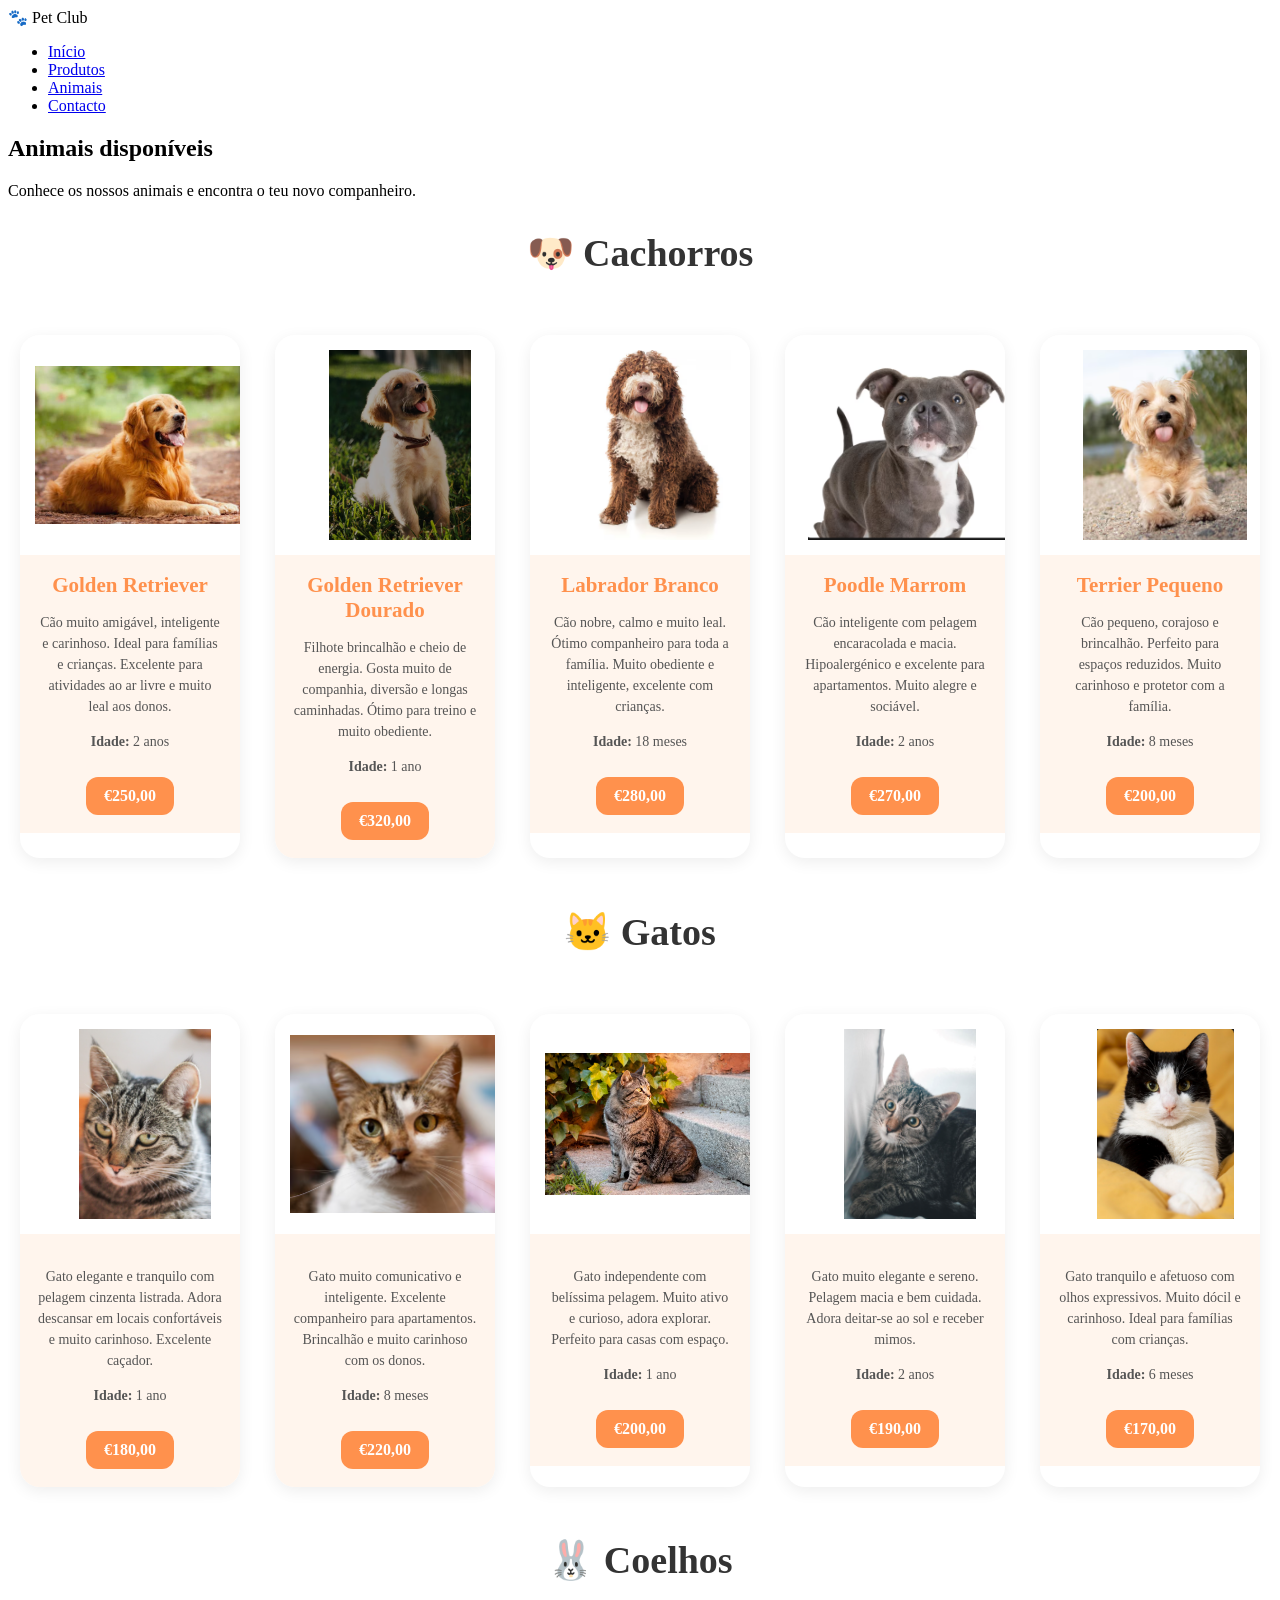
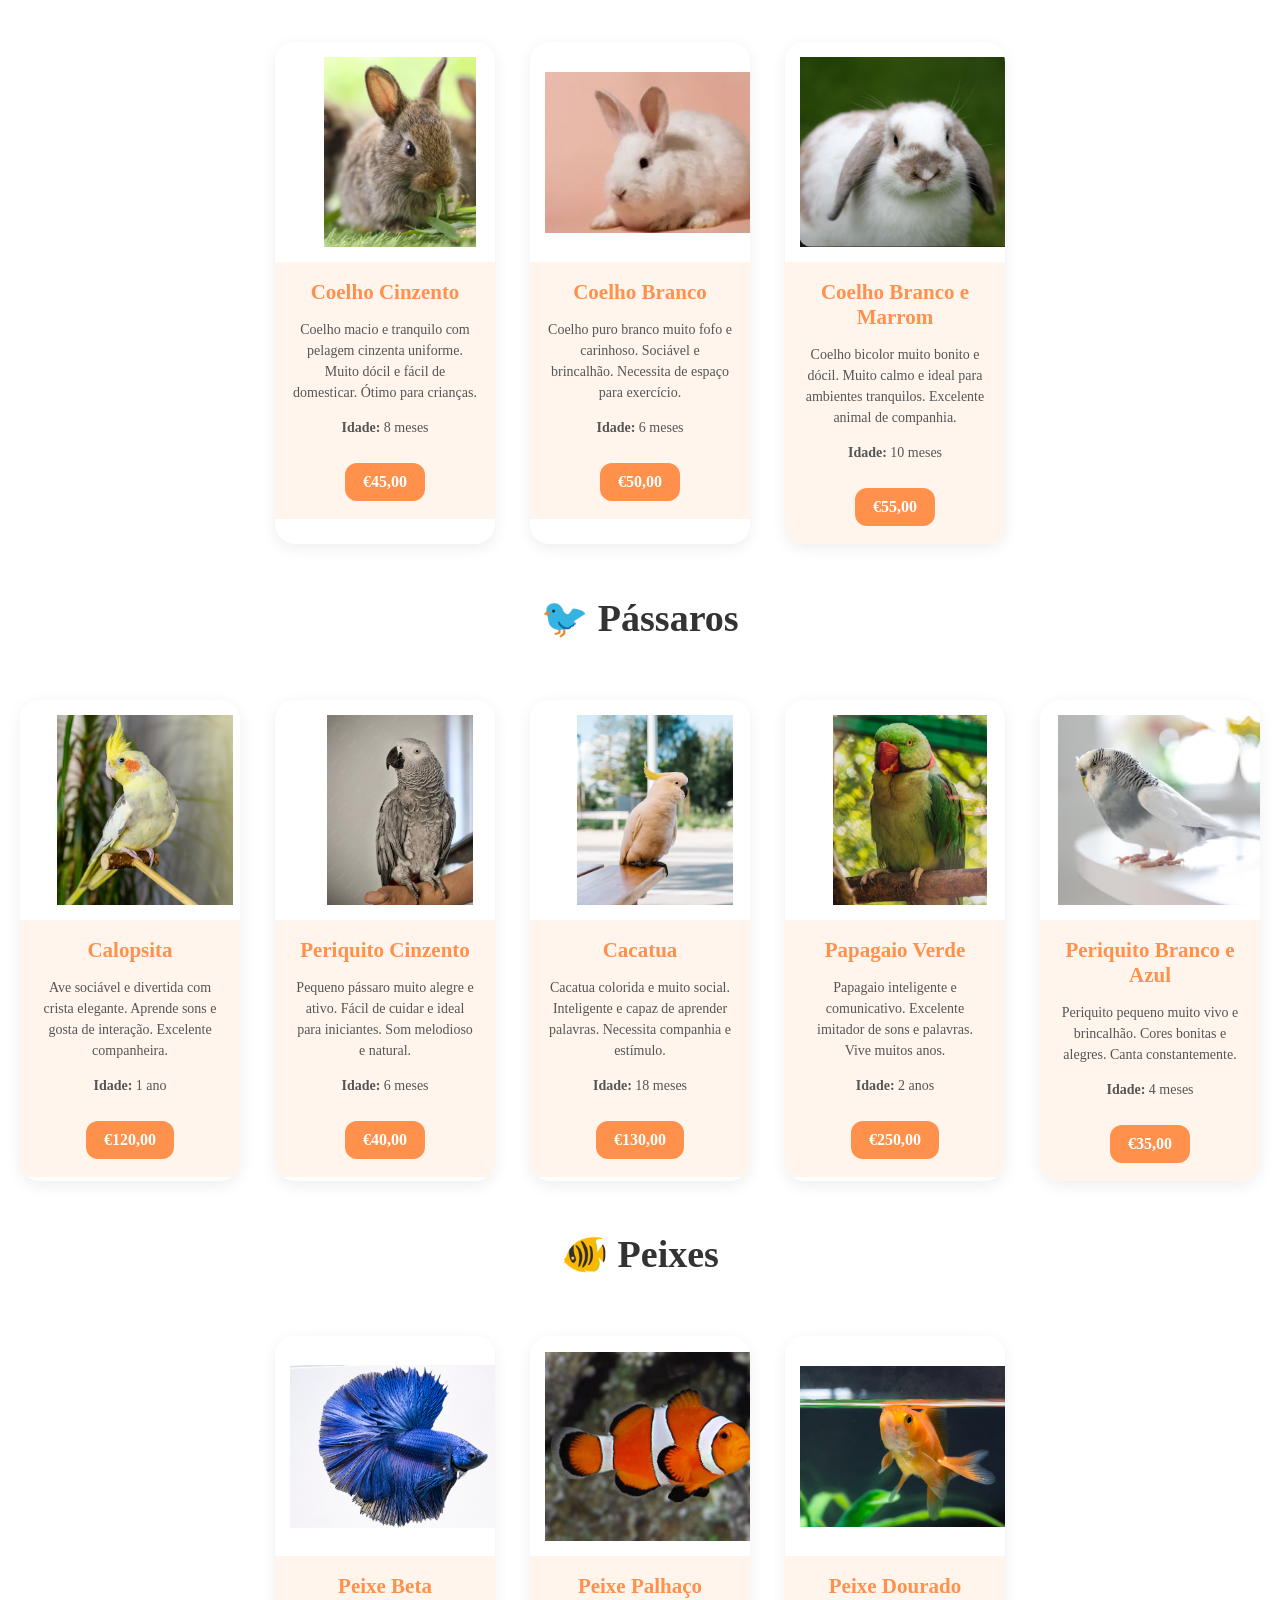
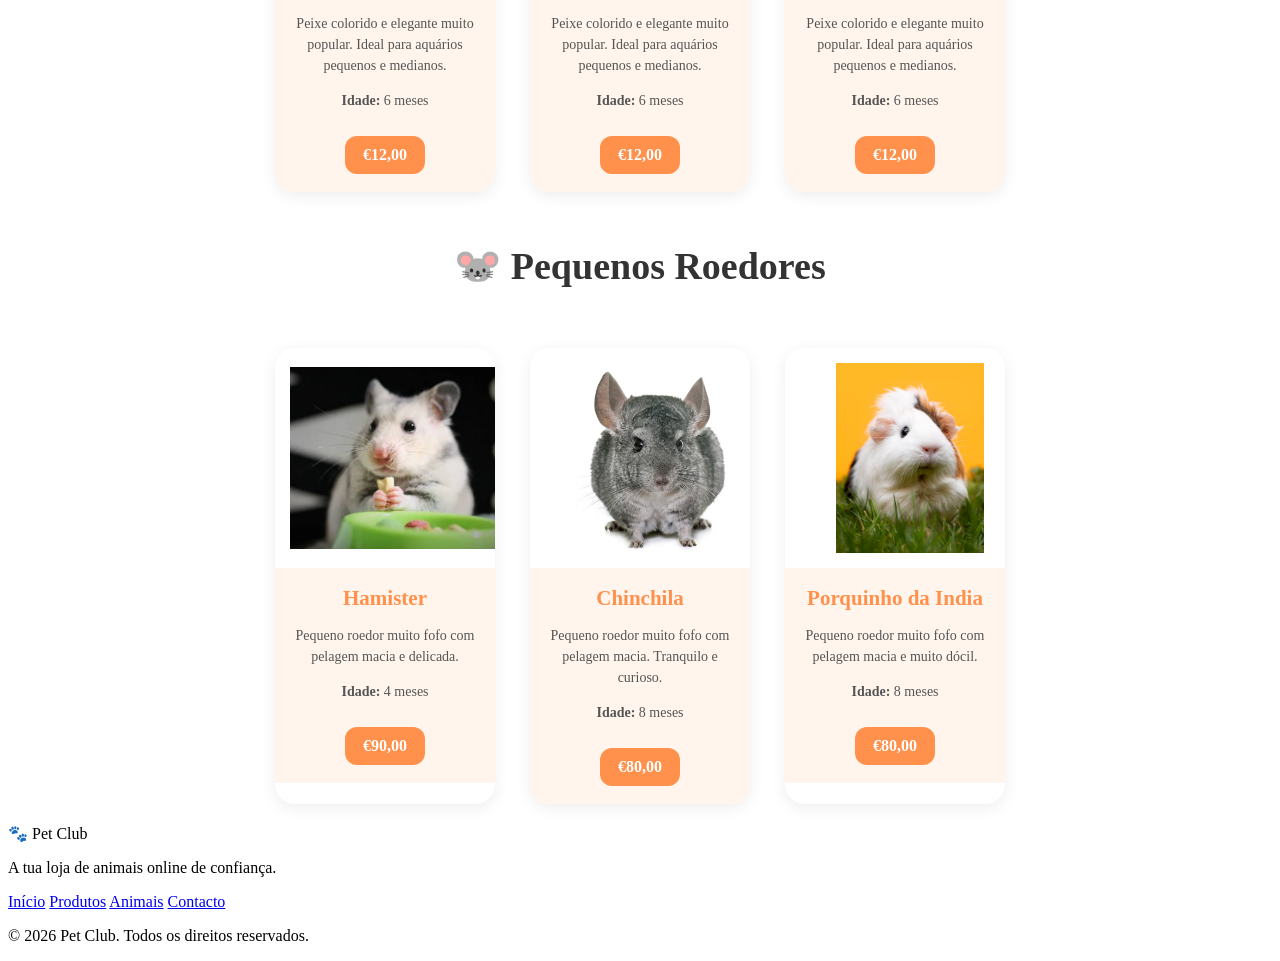
==== commit cdf91036: "atualiza informações dos animais e melhora a estrutura do HTML e CSS" ====
--- a/animais.html
+++ b/animais.html
@@ -87,7 +87,7 @@
       <div class="animal-card">
         <img src="Animais foto/gato1.png" alt="Gato Tabby Cinzento">
         <div class="animal-info">
-          <h3>Gato Tabby Cinzento</h3>
+         
           <p>Gato elegante e tranquilo com pelagem cinzenta listrada. Adora descansar em locais confortáveis e muito carinhoso. Excelente caçador.</p>
           <p><strong>Idade:</strong> 1 ano</p>
           <span class="preco">€180,00</span>
@@ -96,7 +96,7 @@
       <div class="animal-card">
         <img src="Animais foto/gato2.png" alt="Gato Branco e Cinzento">
         <div class="animal-info">
-          <h3>Gato Branco e Cinzento</h3>
+         
           <p>Gato muito comunicativo e inteligente. Excelente companheiro para apartamentos. Brincalhão e muito carinhoso com os donos.</p>
           <p><strong>Idade:</strong> 8 meses</p>
           <span class="preco">€220,00</span>
@@ -105,7 +105,7 @@
       <div class="animal-card">
         <img src="Animais foto/gato3.png" alt="Gato Preto e Branco">
         <div class="animal-info">
-          <h3>Gato Preto e Branco</h3>
+         
           <p>Gato independente com belíssima pelagem. Muito ativo e curioso, adora explorar. Perfeito para casas com espaço.</p>
           <p><strong>Idade:</strong> 1 ano</p>
           <span class="preco">€200,00</span>
@@ -114,7 +114,7 @@
       <div class="animal-card">
         <img src="Animais foto/gato4.png" alt="Gato Tabby Clássico">
         <div class="animal-info">
-          <h3>Gato Tabby Clássico</h3>
+          
           <p>Gato muito elegante e sereno. Pelagem macia e bem cuidada. Adora deitar-se ao sol e receber mimos.</p>
           <p><strong>Idade:</strong> 2 anos</p>
           <span class="preco">€190,00</span>
@@ -123,7 +123,7 @@
       <div class="animal-card">
         <img src="Animais foto/gato5.png" alt="Gato Cinzento">
         <div class="animal-info">
-          <h3>Gato Cinzento</h3>
+   
           <p>Gato tranquilo e afetuoso com olhos expressivos. Muito dócil e carinhoso. Ideal para famílias com crianças.</p>
           <p><strong>Idade:</strong> 6 meses</p>
           <span class="preco">€170,00</span>
@@ -218,113 +218,83 @@
   </section>
 
   <!-- PEIXES -->
-
-
-  <section class="categoria">
-    <h2 class="titulo-secao">🐠 Peixes</h2>
-    <div class="animais-grid">
-      <div class="animal-card">
-        <img src="Animais foto/peixe2.png" alt="Peixe Beta">
-        <div class="animal-info">
-          <h3>Peixe Beta</h3>
-          <p>Peixe colorido e elegante muito popular. Ideal para aquários pequenos e medianos. Calmo e fácil de cuidar.</p>
-          <p><strong>Idade:</strong> 6 meses</p>
-          <span class="preco">€12,00</span>
-        </div>
-      </div>
-    </div>
-  </section>
-
-
-
-  <section class="animal-card">
-    <h2 class="titulo-secao">🐠 Peixes</h2>
-    <div class="animais-grid">
-      <div class="animal-card">
-        <img src="Animais foto/peixe3.png" alt="Peixe Dourado">
-        <div class="animal-info">
-          <h3>Peixe Palhaço</h3>
-          <p>Peixe colorido e elegante muito popular. Ideal para aquários pequenos e medianos. Calmo e fácil de cuidar.</p>
-          <p><strong>Idade:</strong> 6 meses</p>
-          <span class="preco">€12,00</span>
-        </div>
-      </div>
-    </div>
-  </section>
-
-
-    <section class="categoria">
-    <h2 class="titulo-secao">🐠 Peixes</h2>
-    <div class="animais-grid">
-      <div class="animal-card">
-        <img src="Animais foto/peixe1.png" alt="Peixe Dourado">
-        <div class="animal-info">
-          <h3>Peixe Dourado</h3>
-          <p>Peixe colorido e elegante muito popular. Ideal para aquários pequenos e medianos. Calmo e fácil de cuidar.</p>
-          <p><strong>Idade:</strong> 6 meses</p>
-          <span class="preco">€12,00</span>
-        </div>
-      </div>
-    </div>
-  </section>
-
+<section class="categoria">
+  <h2 class="titulo-secao">🐠 Peixes</h2>
+
+  <div class="animais-grid">
+
+    <div class="animal-card">
+      <img src="Animais foto/peixe2.png" alt="Peixe Beta">
+      <div class="animal-info">
+        <h3>Peixe Beta</h3>
+        <p>Peixe colorido e elegante muito popular. Ideal para aquários pequenos e medianos.</p>
+        <p><strong>Idade:</strong> 6 meses</p>
+        <span class="preco">€12,00</span>
+      </div>
+    </div>
+
+    <div class="animal-card">
+      <img src="Animais foto/peixe3.png" alt="Peixe Palhaço">
+      <div class="animal-info">
+        <h3>Peixe Palhaço</h3>
+        <p>Peixe colorido e elegante muito popular. Ideal para aquários pequenos e medianos.</p>
+        <p><strong>Idade:</strong> 6 meses</p>
+        <span class="preco">€12,00</span>
+      </div>
+    </div>
+
+    <div class="animal-card">
+      <img src="Animais foto/peixe1.png" alt="Peixe Dourado">
+      <div class="animal-info">
+        <h3>Peixe Dourado</h3>
+        <p>Peixe colorido e elegante muito popular. Ideal para aquários pequenos e medianos.</p>
+        <p><strong>Idade:</strong> 6 meses</p>
+        <span class="preco">€12,00</span>
+      </div>
+    </div>
+
+  </div>
+</section>
 
 
   <!-- PEQUENOS ROEDORES -->
-  <section class="categoria">
-    <h2 class="titulo-secao">🐭 Pequenos Roedores</h2>
-    <div class="animais-grid">
-      <div class="animal-card">
-        <img src="Animais foto/Hamister2.png" alt="Hamister">
-        <div class="animal-info">
-          <h3>Hamister</h3>
-          <p>Pequeno roedor muito fofo com pelagem macia. Ter cuidado ao ar banho nele pois sua pele é sensivel e tem um tipo especifico de banho.
-          <p><strong>Idade:</strong> 4 meses</p>
-          <span class="preco">€90,00</span>
-        </div>
-      </div>
-    </div>
-  </section>
-
-
-    <section class="categoria">
-    <h2 class="titulo-secao">🐭 Pequenos Roedores</h2>
-    <div class="animais-grid">
-      <div class="animal-card">
-        <img src="Animais foto/chinchila.png" alt="Chinchila">
-        <div class="animal-info">
-          <h3>Chinchila</h3>
-          <p>Pequeno roedor muito fofo com pelagem macia. Limpa-se sozinho e tem excelente saúde. Tranquilo e curioso.</p>
-          <p><strong>Idade:</strong> 8 meses</p>
-          <span class="preco">€80,00</span>
-        </div>
-      </div>
-    </div>
-  </section>
-
-
-
-
-   <section class="categoria">
-    <h2 class="titulo-secao">🐭 Pequenos Roedores</h2>
-    <div class="animais-grid">
-      <div class="animal-card">
-        <img src="Animais foto/porquinho.png" alt="Porquinho da India">
-        <div class="animal-info">
-          <h3>Porquinho da India</h3>
-          <p>Pequeno roedor muito fofo com pelagem macia. Limpa-se sozinho e tem excelente saúde. Tranquilo e curioso.</p>
-          <p><strong>Idade:</strong> 8 meses</p>
-          <span class="preco">€80,00</span>
-        </div>
-      </div>
-    </div>
-  </section>
-
-
-
-
-
-
+<section class="categoria">
+  <h2 class="titulo-secao">🐭 Pequenos Roedores</h2>
+
+  <div class="animais-grid">
+
+    <div class="animal-card">
+      <img src="Animais foto/Hamister2.png" alt="Hamister">
+      <div class="animal-info">
+        <h3>Hamister</h3>
+        <p>Pequeno roedor muito fofo com pelagem macia e delicada.</p>
+        <p><strong>Idade:</strong> 4 meses</p>
+        <span class="preco">€90,00</span>
+      </div>
+    </div>
+
+    <div class="animal-card">
+      <img src="Animais foto/chinchila.png" alt="Chinchila">
+      <div class="animal-info">
+        <h3>Chinchila</h3>
+        <p>Pequeno roedor muito fofo com pelagem macia. Tranquilo e curioso.</p>
+        <p><strong>Idade:</strong> 8 meses</p>
+        <span class="preco">€80,00</span>
+      </div>
+    </div>
+
+    <div class="animal-card">
+      <img src="Animais foto/porquinho da india.png" alt="Porquinho da India">
+      <div class="animal-info">
+        <h3>Porquinho da India</h3>
+        <p>Pequeno roedor muito fofo com pelagem macia e muito dócil.</p>
+        <p><strong>Idade:</strong> 8 meses</p>
+        <span class="preco">€80,00</span>
+      </div>
+    </div>
+
+  </div>
+</section>
 
 
   <footer>
--- a/animais.css
+++ b/animais.css
@@ -1,308 +1,133 @@
-* { box-sizing: border-box; }
 
-body {
-  font-family: Arial, sans-serif;
-  margin: 0;
-  padding: 0;
-  background-color: #ffffff;
-  color: #333333;
+/* SECÇÃO */
+.sec-animais {
+    padding: 70px 0 90px;
+    background: #fff5ed;
+    overflow: hidden;
+    position: relative;
 }
 
-a { text-decoration: none; color: #333333; }
-
-.nav-container { display: flex; justify-content: space-between; align-items: center; }
-.logo { font-size: 24px; font-weight: bold; color: #ff7b25; }
-.nav-links { list-style: none; display: flex; gap: 20px; margin: 0; padding: 0; }
-.nav-links a { font-size: 16px; font-weight: bold; }
-.nav-links a:hover { color: #ff7b25; }
-.nav-links a.active { color: #ff7b25; border-bottom: 2px solid #ff7b25; padding-bottom: 2px; }
-
-.page-header {
-  background-color: #fff3e8;
-  padding: 40px 30px;
-  text-align: center;
-  border-bottom: 2px solid #ff7b25;
-}
-
-.page-header h1 { font-size: 32px; margin: 0 0 8px; }
-.page-header h1 span { color: #ff7b25; }
-.page-header p { color: #666; margin: 0; }
-
-.page-content { max-width: 1100px; margin: 0 auto; padding: 30px; }
-
-.animal-grid { display: flex; gap: 24px; flex-wrap: wrap; justify-content: center; }
-
-.animal-card {
-  background: #fff3e8;
-  border-radius: 16px;
-  padding: 30px 20px;
-  text-align: center;
-  width: 220px;
-  border: 2px solid transparent;
-  transition: all 0.2s;
-}
-
-.animal-card:hover {
-  border-color: #ff7b25;
-  transform: translateY(-4px);
-  box-shadow: 0 8px 20px rgba(255,123,37,.2);
-}
-
-.animal-card .big-emoji {
-  margin-bottom: 12px;
-  display: flex;
-  justify-content: center;
-}
-
-.animal-card .big-emoji img {
-  width: 120px;
-  height: 120px;
-  object-fit: cover;
-  border-radius: 50%;
-  border: 3px solid #ff7b25;
-}
-
-.animal-card h3 { font-size: 20px; margin-bottom: 6px; color: #ff7b25; }
-.animal-card p { font-size: 13px; color: #666; margin-bottom: 14px; }
-
-.animal-tags {
-  display: flex;
-  gap: 6px;
-  flex-wrap: wrap;
-  justify-content: center;
-  margin-bottom: 14px;
-}
-
-.animal-tag {
-  background: white;
-  border: 1px solid #ff7b25;
-  color: #ff7b25;
-  font-size: 11px;
-  padding: 3px 8px;
-  border-radius: 10px;
-}
-
-.preco {
-  font-size: 18px;
-  font-weight: bold;
-  color: #ff7b25;
-}
-
-footer {
-  background-color: #333333;
-  color: white;
-  text-align: center;
-  padding: 30px;
-  margin-top: 40px;
-}
-
-.footer-logo { font-size: 22px; font-weight: bold; color: #ff7b25; margin-bottom: 10px; }
-.footer-links { display: flex; justify-content: center; gap: 20px; margin: 15px 0; }
-.footer-links a { color: #cccccc; font-size: 14px; }
-.footer-links a:hover { color: #ff7b25; }
-.footer-copy { color: #888888; font-size: 12px; }
-
-
-body{
-    margin: 0;
-    font-family: Arial, Helvetica, sans-serif;
-    background: #f4f4f4;
-}
-
-/* HEADER */
-
-header{
-    background: #ff914d;
-    padding: 15px 40px;
-}
-
-.nav-container{
-    display: flex;
-    justify-content: space-between;
-    align-items: center;
-    flex-wrap: wrap;
-}
-
-.logo{
-    color: white;
-    font-size: 30px;
-    font-weight: bold;
-}
-
-.nav-links{
-    display: flex;
-    gap: 20px;
-    list-style: none;
-    padding: 0;
-}
-
-.nav-links a{
-    text-decoration: none;
-    color: white;
-    font-weight: bold;
-    transition: 0.3s;
-}
-
-.nav-links a:hover{
-    color: #ffe0c7;
-}
-
-/* HERO */
-
-.hero{
+/* TÍTULO */
+.titulo-secao {
     text-align: center;
-    padding: 70px 20px;
-    background: linear-gradient(135deg, #ff914d, #ffbd59);
-    color: white;
-}
-
-.hero h1{
-    font-size: 48px;
-    margin-bottom: 10px;
-}
-
-.hero p{
-    font-size: 18px;
-}
-
-/* SEÇÕES */
-
-.categoria{
-    padding: 60px 8%;
-}
-
-.titulo-secao{
-    text-align: center;
-    font-size: 36px;
-    margin-bottom: 45px;
+    font-size: 38px;
+    margin-bottom: 40px;
     color: #333;
 }
 
-/* GRID */
-
-.animais-grid{
-    display: grid;
-    grid-template-columns: repeat(auto-fit, minmax(280px, 1fr));
-    gap: 35px;
-    align-items: stretch;
+/* CÃO A CORRER NO FUNDO */
+.cao-fundo {
+    position: absolute;
+    bottom: 18px;
+    left: -120px;
+    animation: correr-fundo 10s linear infinite;
+    z-index: 1;
+    pointer-events: none;
+}
+.cao-fundo span {
+    font-size: 3.2rem;
+    display: block;
+    animation: pular-fundo 0.4s ease-in-out infinite alternate;
+}
+@keyframes correr-fundo {
+    0%   { left: -120px; }
+    100% { left: calc(100% + 120px); }
+}
+@keyframes pular-fundo {
+    from { transform: translateY(0) scaleX(-1); }
+    to   { transform: translateY(-10px) scaleX(-1); }
 }
 
-/* FLASH CARDS */
-
-.animal-card{
-    background: white;
-    border-radius: 22px;
-    overflow: hidden;
-    box-shadow: 0 8px 20px rgba(0,0,0,0.08);
-    transition: 0.4s ease;
+/* CARROSSEL */
+.animais-grid {
     display: flex;
-    flex-direction: column;
-    height: 100%;
+    gap: 35px;
+    overflow-x: auto;
+    scroll-behavior: smooth;
+    padding: 20px 40px;
+    justify-content: center;
+    position: relative;
+    z-index: 2;
 }
 
-.animal-card:hover{
-    transform: translateY(-10px);
+/* BARRA DE ROLAGEM */
+.animais-grid::-webkit-scrollbar {
+    height: 10px;
+}
+.animais-grid::-webkit-scrollbar-thumb {
+    background: #ff914d;
+    border-radius: 20px;
+}
+
+/* CARD */
+.animal-card {
+    background: #fff;
+    border-radius: 20px;
+    min-width: 220px;
+    max-width: 220px;
+    overflow: hidden;
+    flex-shrink: 0;
+    box-shadow: 0 4px 16px rgba(0,0,0,0.07);
+    transition: transform 0.3s, box-shadow 0.3s;
+    position: relative;
+    z-index: 2;
+}
+
+/* ANIMAÇÃO AO PASSAR O MOUSE */
+.animal-card:hover {
+    transform: scale(1.05) translateY(-8px);
     box-shadow: 0 14px 28px rgba(0,0,0,0.15);
 }
 
-/* IMAGENS */
+/* IMAGEM */
+.animal-card img {
+    width: 100%;
+    height: 190px;
+    object-fit: contain;
+    background: white;
+    padding: 15px;
+    display: block;
+    transition: 0.4s ease;
+}
 
-.animal-card img{
-    width: 100%;
-    height: 260px;
-    object-fit: cover;
-    display: block;
+/* EFEITO NA IMAGEM AO PASSAR O MOUSE */
+.animal-card:hover img {
+    transform: scale(1.05);
 }
 
 /* INFO */
-
-.animal-info{
-    padding: 22px;
-    display: flex;
-    flex-direction: column;
-    flex-grow: 1;
+.animal-info {
+    padding: 18px;
+    text-align: center;
+    background: #fff5ed;
 }
 
-.animal-info h3{
+/* TÍTULO DO ANIMAL */
+.animal-info h3 {
     margin-top: 0;
-    margin-bottom: 12px;
+    margin-bottom: 10px;
     color: #ff914d;
-    font-size: 24px;
+    font-size: 21px;
 }
 
-.animal-info p{
+/* TEXTO */
+.animal-info p {
     color: #555;
-    line-height: 1.6;
-    margin-bottom: 12px;
+    line-height: 1.5;
+    margin-bottom: 10px;
+    font-size: 14px;
 }
 
 /* PREÇO */
-
-.preco{
-    margin-top: auto;
+.preco {
+    margin: 15px auto 0;
     background: #ff914d;
     color: white;
-    padding: 12px 18px;
+    padding: 10px 18px;
     border-radius: 12px;
     font-weight: bold;
-    width: fit-content;
-    font-size: 18px;
-}
-
-/* FOOTER */
-
-footer{
-    background: #222;
-    color: white;
-    text-align: center;
-    padding: 45px 20px;
-    margin-top: 50px;
-}
-
-.footer-logo{
-    font-size: 28px;
-    font-weight: bold;
-}
-
-.footer-links{
-    margin: 20px 0;
-}
-
-.footer-links a{
-    color: #ffbd59;
-    text-decoration: none;
-    margin: 0 12px;
-    transition: 0.3s;
-}
-
-.footer-links a:hover{
-    color: white;
-}
-
-.footer-copy{
-    margin-top: 20px;
-    color: #aaa;
-}
-
-/* RESPONSIVO */
-
-@media(max-width: 768px){
-
-    .hero h1{
-        font-size: 36px;
-    }
-
-    .nav-container{
-        flex-direction: column;
-        gap: 15px;
-    }
-
-    .nav-links{
-        flex-wrap: wrap;
-        justify-content: center;
-    }
-
-    .animal-card img{
-        height: 220px;
-    }
+    font-size: 16px;
+    border: none;
+    cursor: pointer;
+    display: inline-block;
 }
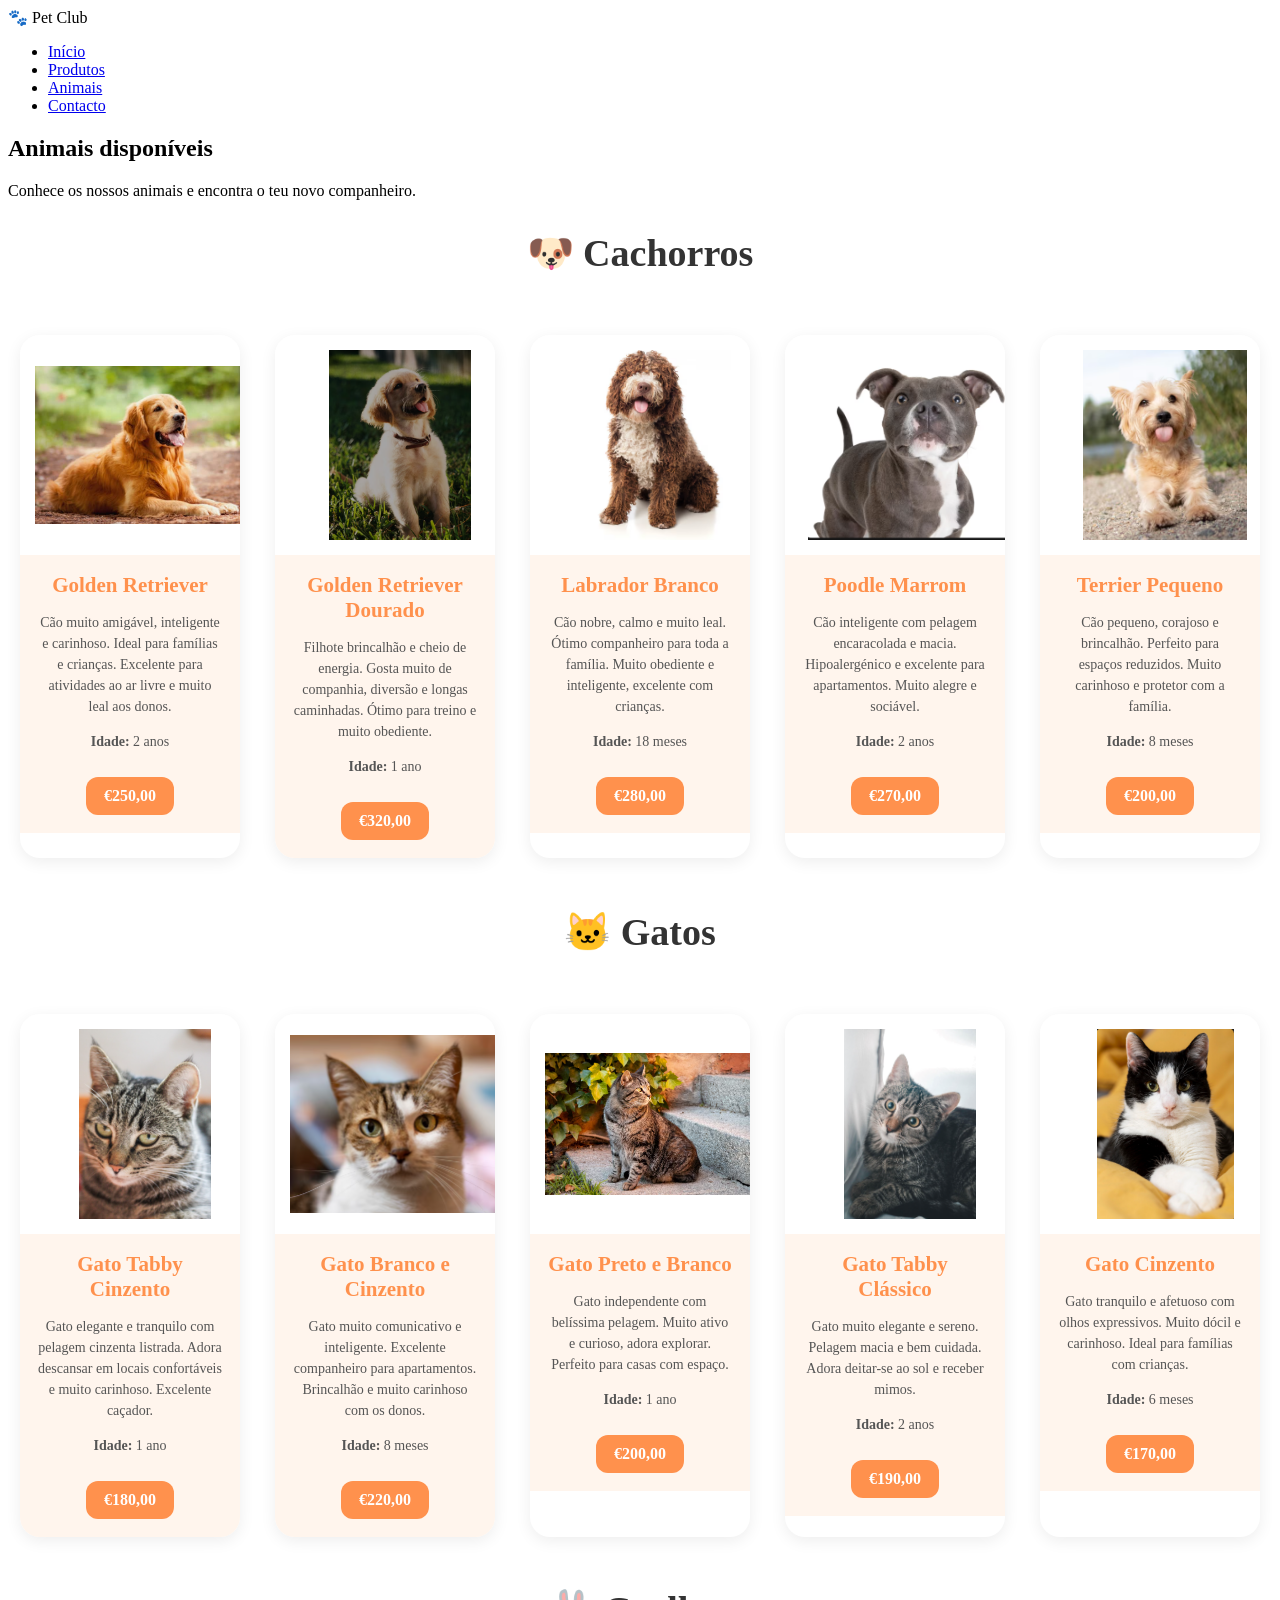
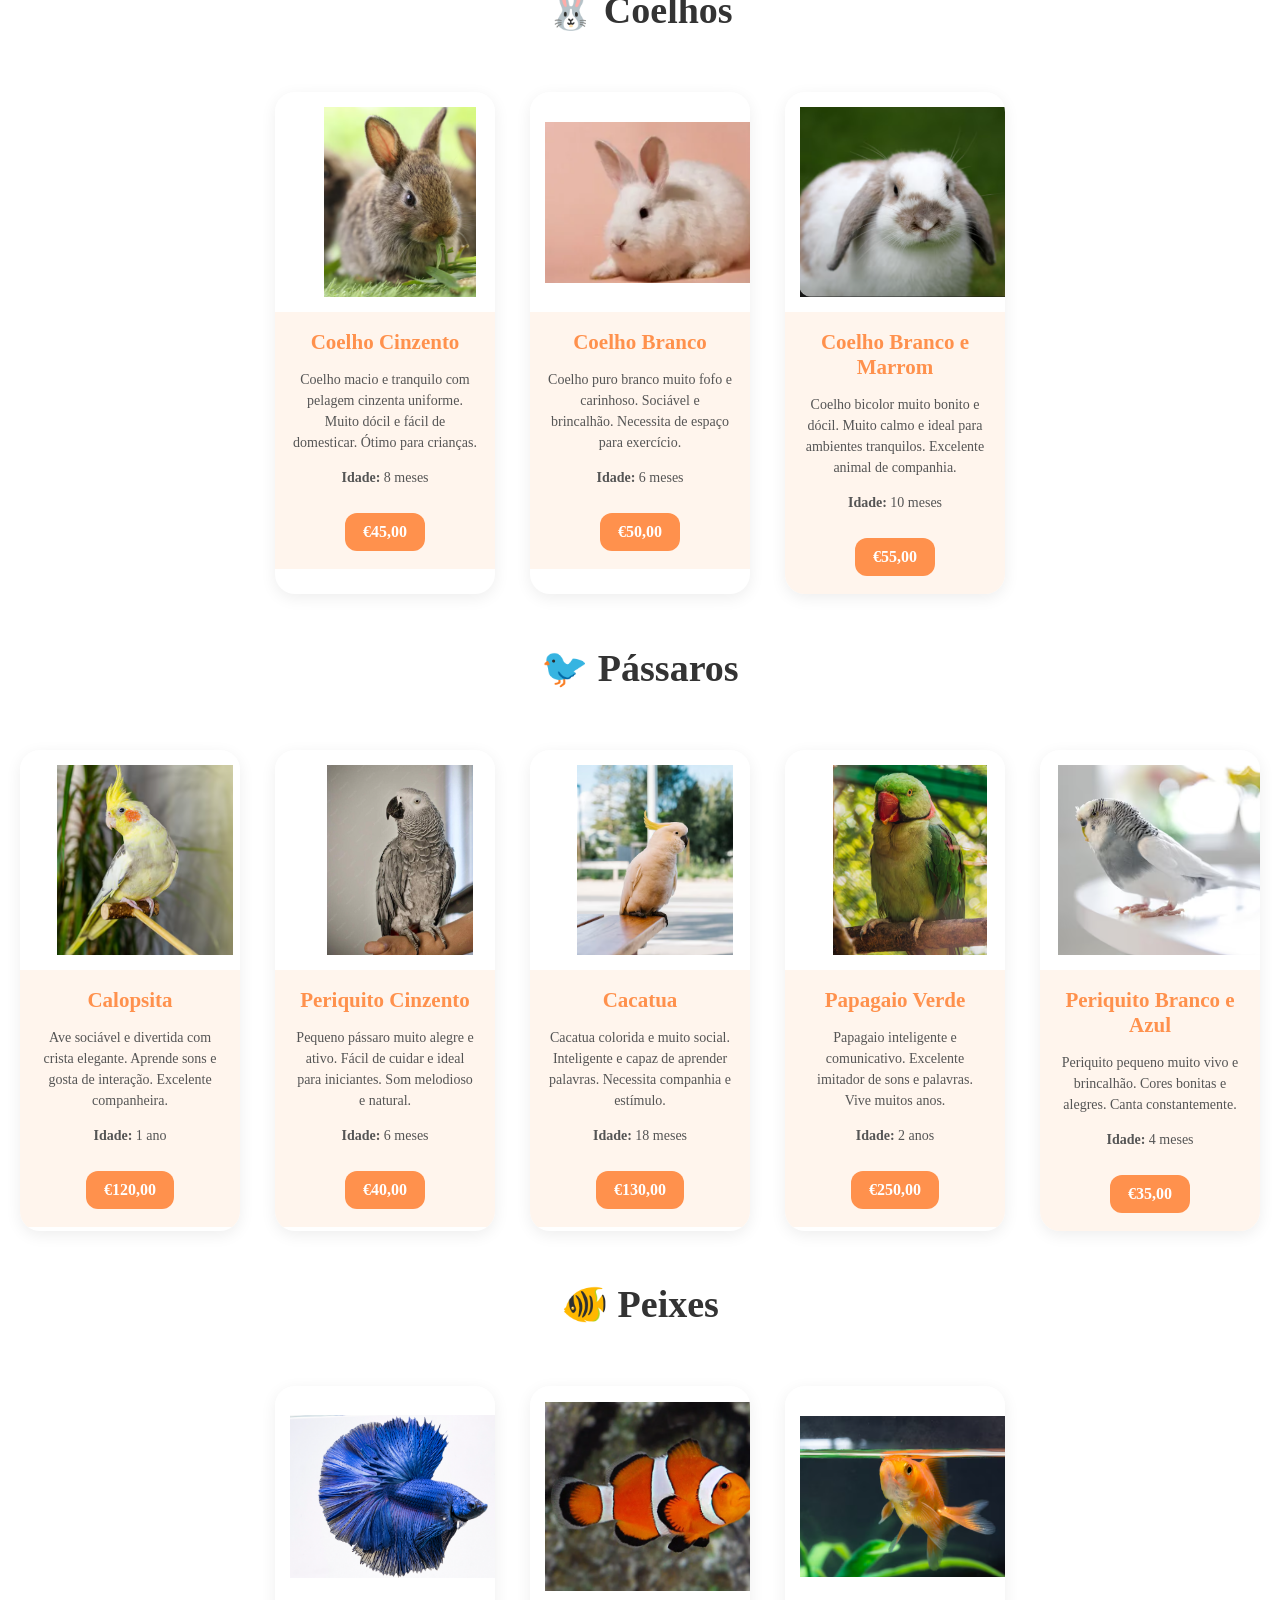
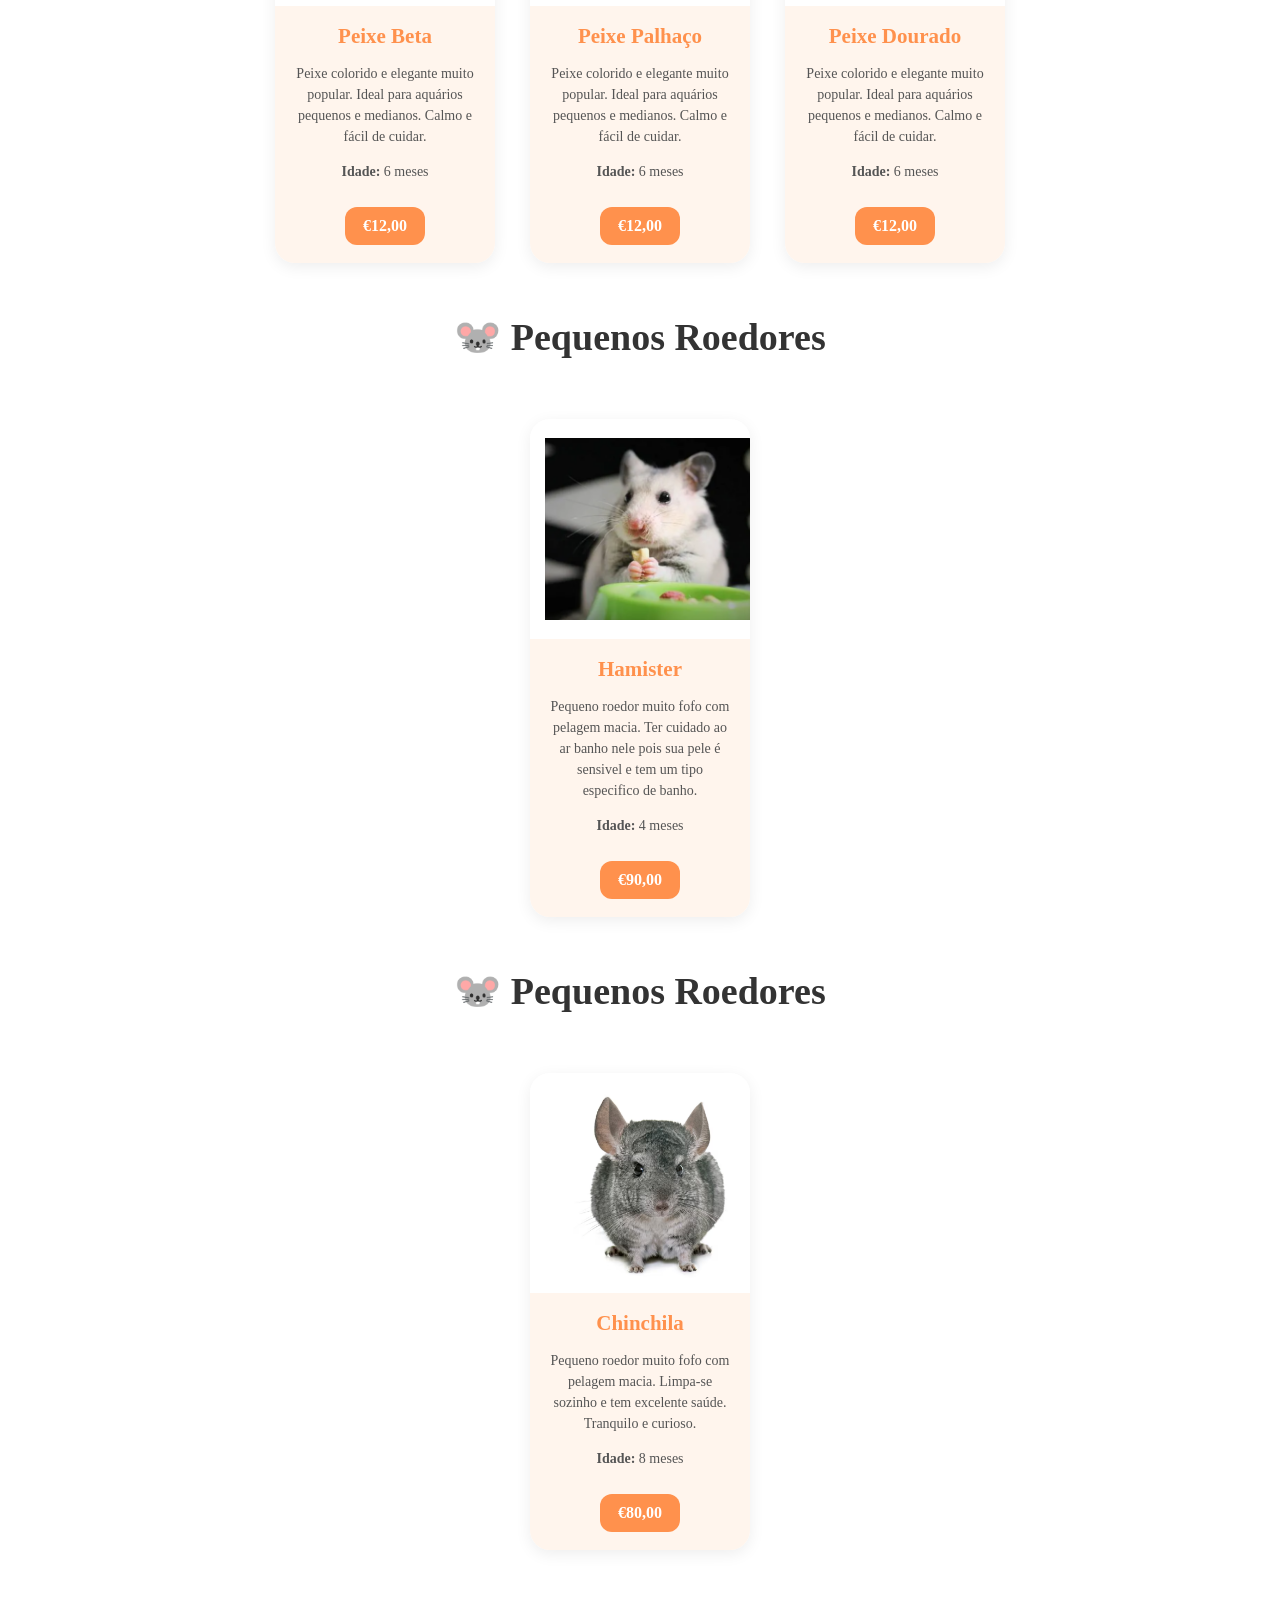
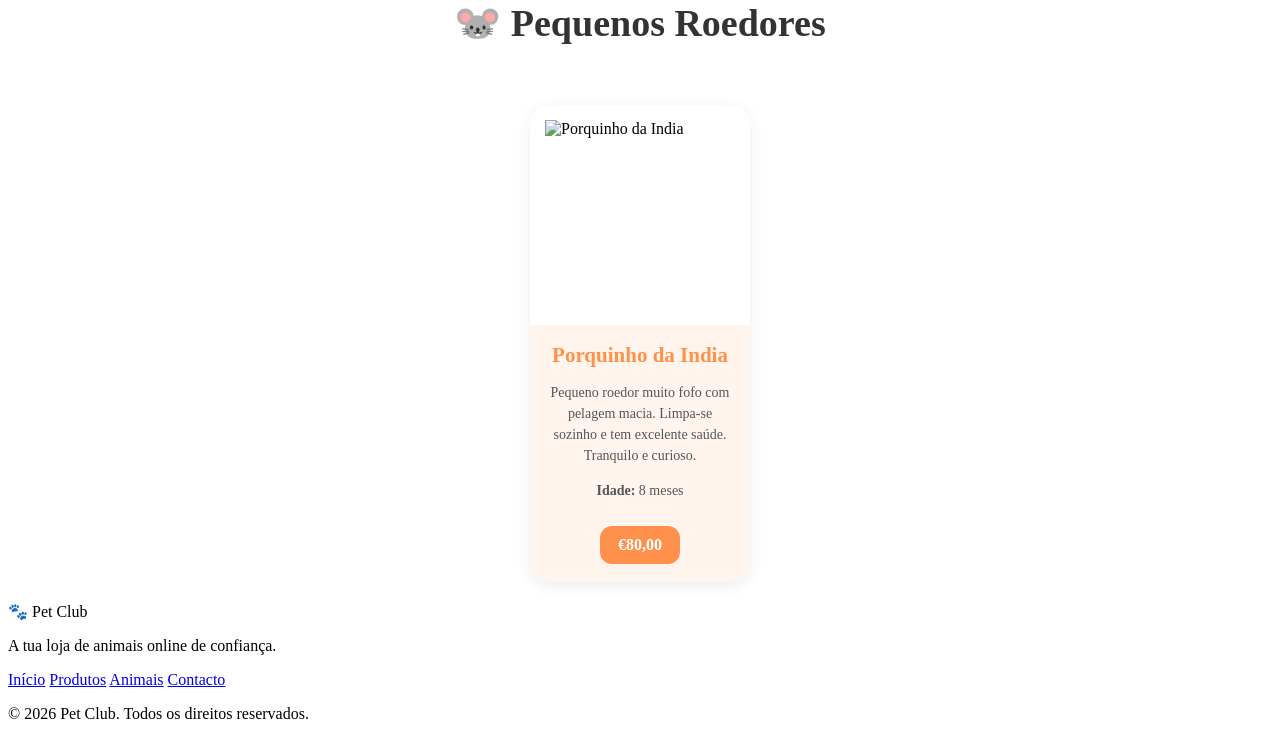
==== commit 517e17bc: "atualizado o email de contacto e o título da página para Pet Club; removido código desnecessário na " ====
--- a/animais.html
+++ b/animais.html
@@ -87,7 +87,7 @@
       <div class="animal-card">
         <img src="Animais foto/gato1.png" alt="Gato Tabby Cinzento">
         <div class="animal-info">
-         
+          <h3>Gato Tabby Cinzento</h3>
           <p>Gato elegante e tranquilo com pelagem cinzenta listrada. Adora descansar em locais confortáveis e muito carinhoso. Excelente caçador.</p>
           <p><strong>Idade:</strong> 1 ano</p>
           <span class="preco">€180,00</span>
@@ -96,7 +96,7 @@
       <div class="animal-card">
         <img src="Animais foto/gato2.png" alt="Gato Branco e Cinzento">
         <div class="animal-info">
-         
+          <h3>Gato Branco e Cinzento</h3>
           <p>Gato muito comunicativo e inteligente. Excelente companheiro para apartamentos. Brincalhão e muito carinhoso com os donos.</p>
           <p><strong>Idade:</strong> 8 meses</p>
           <span class="preco">€220,00</span>
@@ -105,7 +105,7 @@
       <div class="animal-card">
         <img src="Animais foto/gato3.png" alt="Gato Preto e Branco">
         <div class="animal-info">
-         
+          <h3>Gato Preto e Branco</h3>
           <p>Gato independente com belíssima pelagem. Muito ativo e curioso, adora explorar. Perfeito para casas com espaço.</p>
           <p><strong>Idade:</strong> 1 ano</p>
           <span class="preco">€200,00</span>
@@ -114,7 +114,7 @@
       <div class="animal-card">
         <img src="Animais foto/gato4.png" alt="Gato Tabby Clássico">
         <div class="animal-info">
-          
+          <h3>Gato Tabby Clássico</h3>
           <p>Gato muito elegante e sereno. Pelagem macia e bem cuidada. Adora deitar-se ao sol e receber mimos.</p>
           <p><strong>Idade:</strong> 2 anos</p>
           <span class="preco">€190,00</span>
@@ -123,7 +123,7 @@
       <div class="animal-card">
         <img src="Animais foto/gato5.png" alt="Gato Cinzento">
         <div class="animal-info">
-   
+          <h3>Gato Cinzento</h3>
           <p>Gato tranquilo e afetuoso com olhos expressivos. Muito dócil e carinhoso. Ideal para famílias com crianças.</p>
           <p><strong>Idade:</strong> 6 meses</p>
           <span class="preco">€170,00</span>
@@ -218,83 +218,102 @@
   </section>
 
   <!-- PEIXES -->
-<section class="categoria">
-  <h2 class="titulo-secao">🐠 Peixes</h2>
-
-  <div class="animais-grid">
-
-    <div class="animal-card">
-      <img src="Animais foto/peixe2.png" alt="Peixe Beta">
-      <div class="animal-info">
-        <h3>Peixe Beta</h3>
-        <p>Peixe colorido e elegante muito popular. Ideal para aquários pequenos e medianos.</p>
-        <p><strong>Idade:</strong> 6 meses</p>
-        <span class="preco">€12,00</span>
-      </div>
-    </div>
-
-    <div class="animal-card">
-      <img src="Animais foto/peixe3.png" alt="Peixe Palhaço">
-      <div class="animal-info">
-        <h3>Peixe Palhaço</h3>
-        <p>Peixe colorido e elegante muito popular. Ideal para aquários pequenos e medianos.</p>
-        <p><strong>Idade:</strong> 6 meses</p>
-        <span class="preco">€12,00</span>
-      </div>
-    </div>
-
-    <div class="animal-card">
-      <img src="Animais foto/peixe1.png" alt="Peixe Dourado">
-      <div class="animal-info">
-        <h3>Peixe Dourado</h3>
-        <p>Peixe colorido e elegante muito popular. Ideal para aquários pequenos e medianos.</p>
-        <p><strong>Idade:</strong> 6 meses</p>
-        <span class="preco">€12,00</span>
-      </div>
-    </div>
-
-  </div>
-</section>
+
+
+  <section class="categoria">
+    <h2 class="titulo-secao">🐠 Peixes</h2>
+    <div class="animais-grid">
+      <div class="animal-card">
+        <img src="Animais foto/peixe2.png" alt="Peixe Beta">
+        <div class="animal-info">
+          <h3>Peixe Beta</h3>
+          <p>Peixe colorido e elegante muito popular. Ideal para aquários pequenos e medianos. Calmo e fácil de cuidar.</p>
+          <p><strong>Idade:</strong> 6 meses</p>
+          <span class="preco">€12,00</span>
+        </div>
+      </div>
+    
+
+
+
+  <div class="animal-card">
+        <img src="Animais foto/peixe3.png" alt="Peixe Dourado">
+        <div class="animal-info">
+          <h3>Peixe Palhaço</h3>
+          <p>Peixe colorido e elegante muito popular. Ideal para aquários pequenos e medianos. Calmo e fácil de cuidar.</p>
+          <p><strong>Idade:</strong> 6 meses</p>
+          <span class="preco">€12,00</span>
+        </div>
+      </div>
+      
+      <div class="animal-card">
+        <img src="Animais foto/peixe1.png" alt="Peixe Dourado">
+        <div class="animal-info">
+          <h3>Peixe Dourado</h3>
+          <p>Peixe colorido e elegante muito popular. Ideal para aquários pequenos e medianos. Calmo e fácil de cuidar.</p>
+          <p><strong>Idade:</strong> 6 meses</p>
+          <span class="preco">€12,00</span>
+        </div>
+      </div>
+</div>
+  </section>
 
 
   <!-- PEQUENOS ROEDORES -->
-<section class="categoria">
-  <h2 class="titulo-secao">🐭 Pequenos Roedores</h2>
-
-  <div class="animais-grid">
-
-    <div class="animal-card">
-      <img src="Animais foto/Hamister2.png" alt="Hamister">
-      <div class="animal-info">
-        <h3>Hamister</h3>
-        <p>Pequeno roedor muito fofo com pelagem macia e delicada.</p>
-        <p><strong>Idade:</strong> 4 meses</p>
-        <span class="preco">€90,00</span>
-      </div>
-    </div>
-
-    <div class="animal-card">
-      <img src="Animais foto/chinchila.png" alt="Chinchila">
-      <div class="animal-info">
-        <h3>Chinchila</h3>
-        <p>Pequeno roedor muito fofo com pelagem macia. Tranquilo e curioso.</p>
-        <p><strong>Idade:</strong> 8 meses</p>
-        <span class="preco">€80,00</span>
-      </div>
-    </div>
-
-    <div class="animal-card">
-      <img src="Animais foto/porquinho da india.png" alt="Porquinho da India">
-      <div class="animal-info">
-        <h3>Porquinho da India</h3>
-        <p>Pequeno roedor muito fofo com pelagem macia e muito dócil.</p>
-        <p><strong>Idade:</strong> 8 meses</p>
-        <span class="preco">€80,00</span>
-      </div>
-    </div>
-
-  </div>
-</section>
+  <section class="categoria">
+    <h2 class="titulo-secao">🐭 Pequenos Roedores</h2>
+    <div class="animais-grid">
+      <div class="animal-card">
+        <img src="Animais foto/Hamister2.png" alt="Hamister">
+        <div class="animal-info">
+          <h3>Hamister</h3>
+          <p>Pequeno roedor muito fofo com pelagem macia. Ter cuidado ao ar banho nele pois sua pele é sensivel e tem um tipo especifico de banho.
+          <p><strong>Idade:</strong> 4 meses</p>
+          <span class="preco">€90,00</span>
+        </div>
+      </div>
+    </div>
+  </section>
+
+
+    <section class="categoria">
+    <h2 class="titulo-secao">🐭 Pequenos Roedores</h2>
+    <div class="animais-grid">
+      <div class="animal-card">
+        <img src="Animais foto/chinchila.png" alt="Chinchila">
+        <div class="animal-info">
+          <h3>Chinchila</h3>
+          <p>Pequeno roedor muito fofo com pelagem macia. Limpa-se sozinho e tem excelente saúde. Tranquilo e curioso.</p>
+          <p><strong>Idade:</strong> 8 meses</p>
+          <span class="preco">€80,00</span>
+        </div>
+      </div>
+    </div>
+  </section>
+
+
+
+
+   <section class="categoria">
+    <h2 class="titulo-secao">🐭 Pequenos Roedores</h2>
+    <div class="animais-grid">
+      <div class="animal-card">
+        <img src="Animais foto/porquinho.png" alt="Porquinho da India">
+        <div class="animal-info">
+          <h3>Porquinho da India</h3>
+          <p>Pequeno roedor muito fofo com pelagem macia. Limpa-se sozinho e tem excelente saúde. Tranquilo e curioso.</p>
+          <p><strong>Idade:</strong> 8 meses</p>
+          <span class="preco">€80,00</span>
+        </div>
+      </div>
+    </div>
+  </section>
+
+
+
+
+
+
 
 
   <footer>
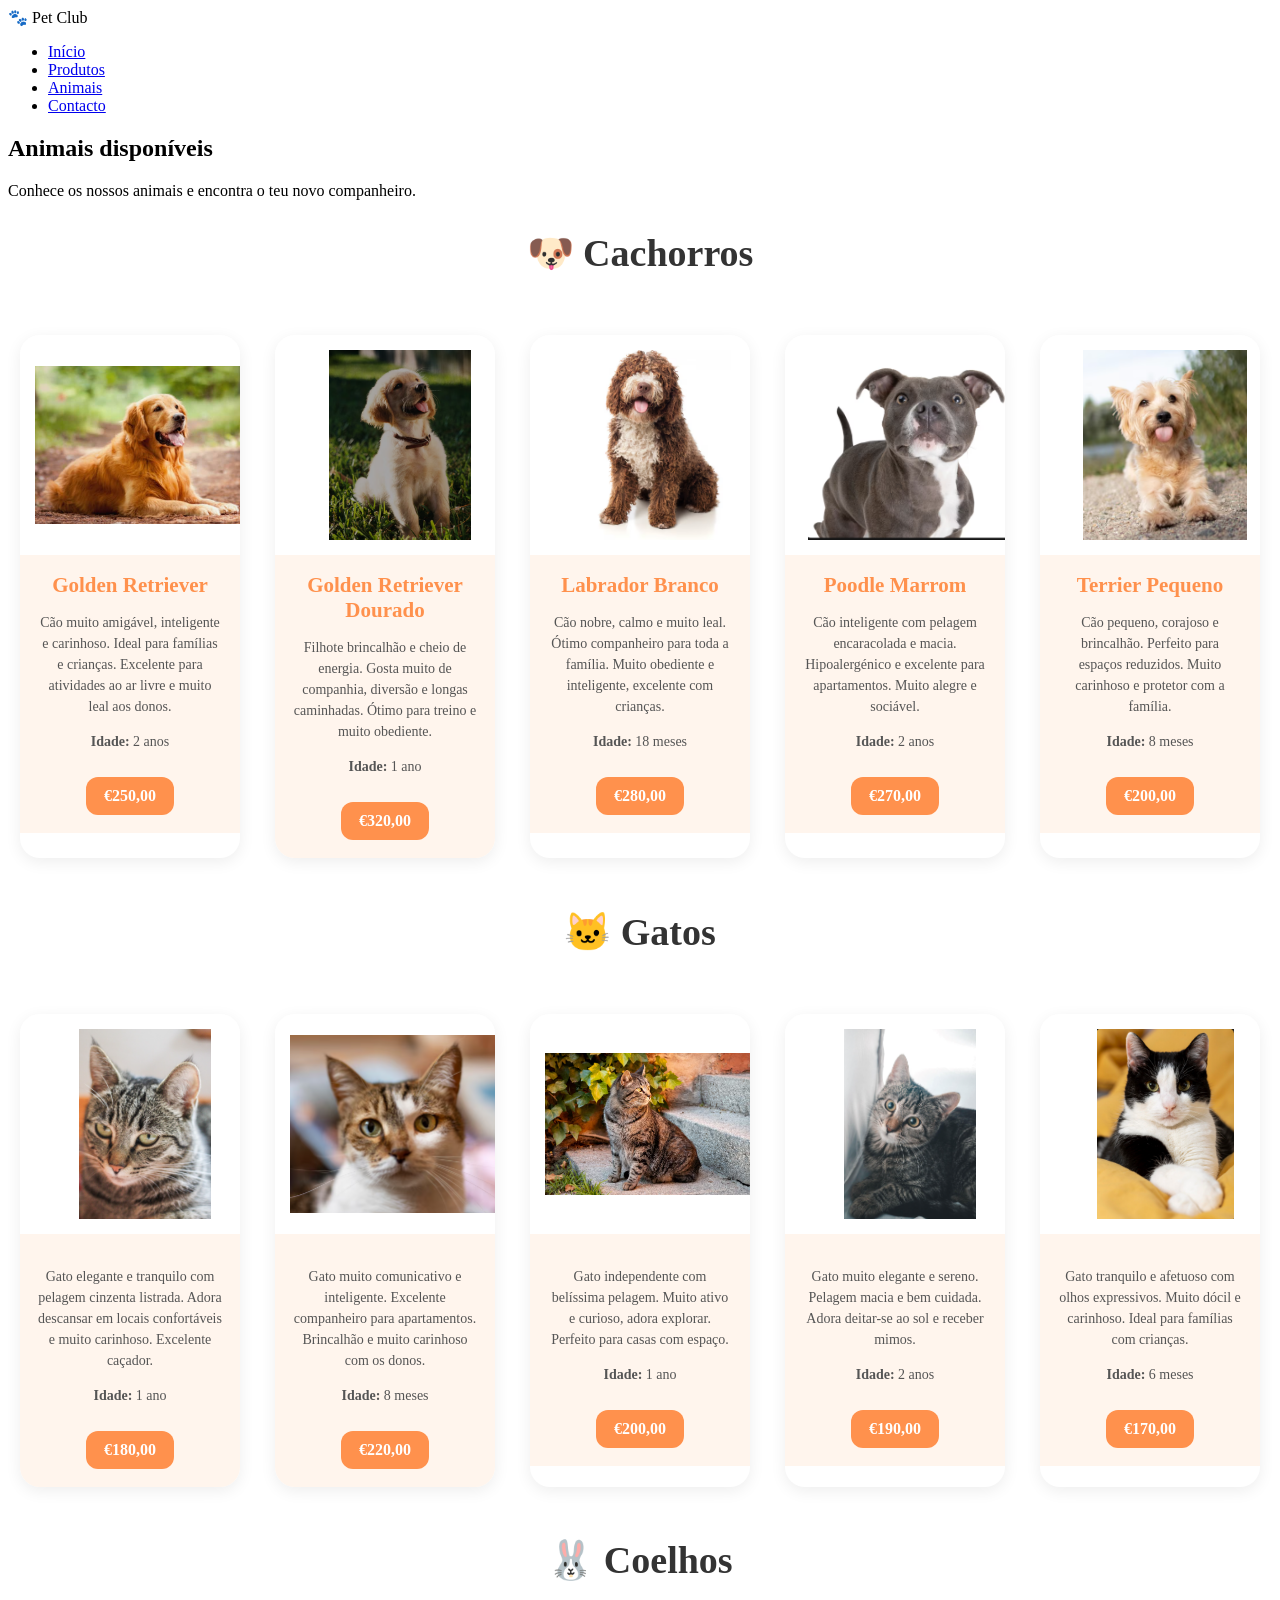
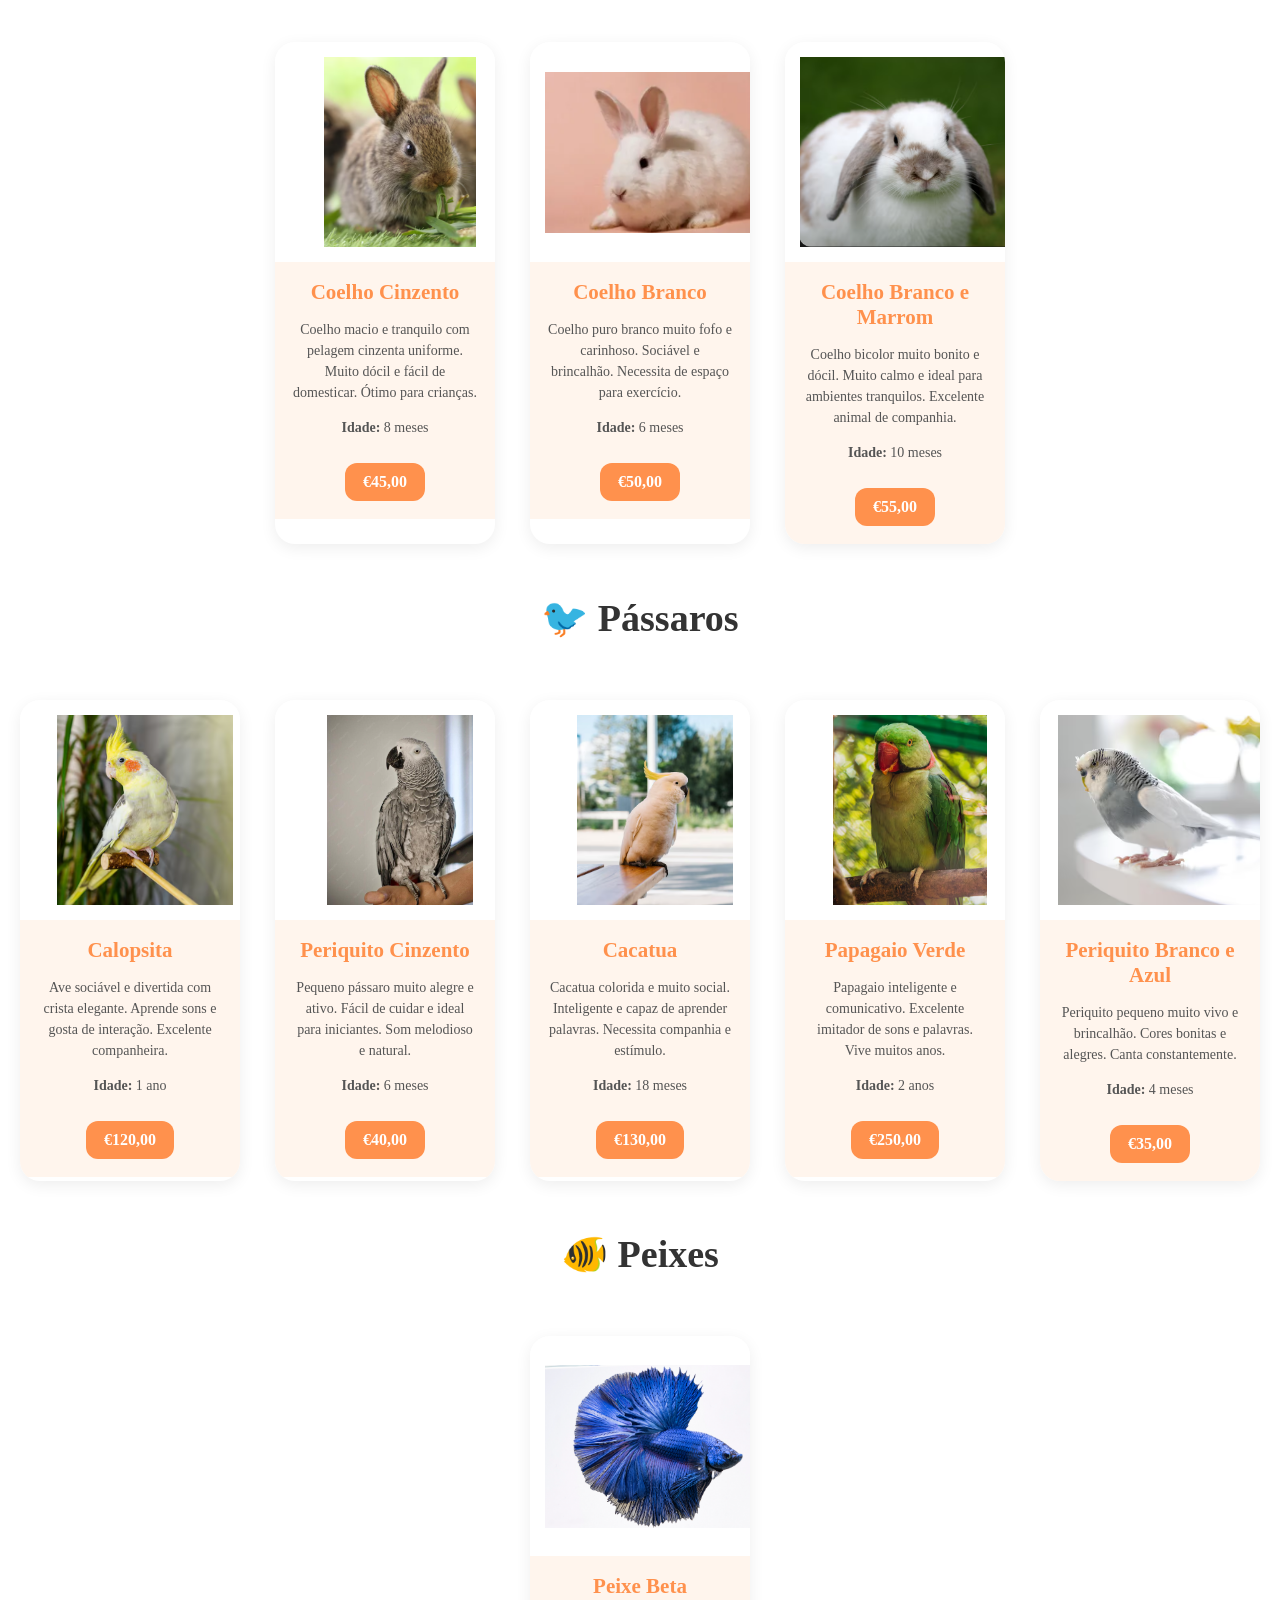
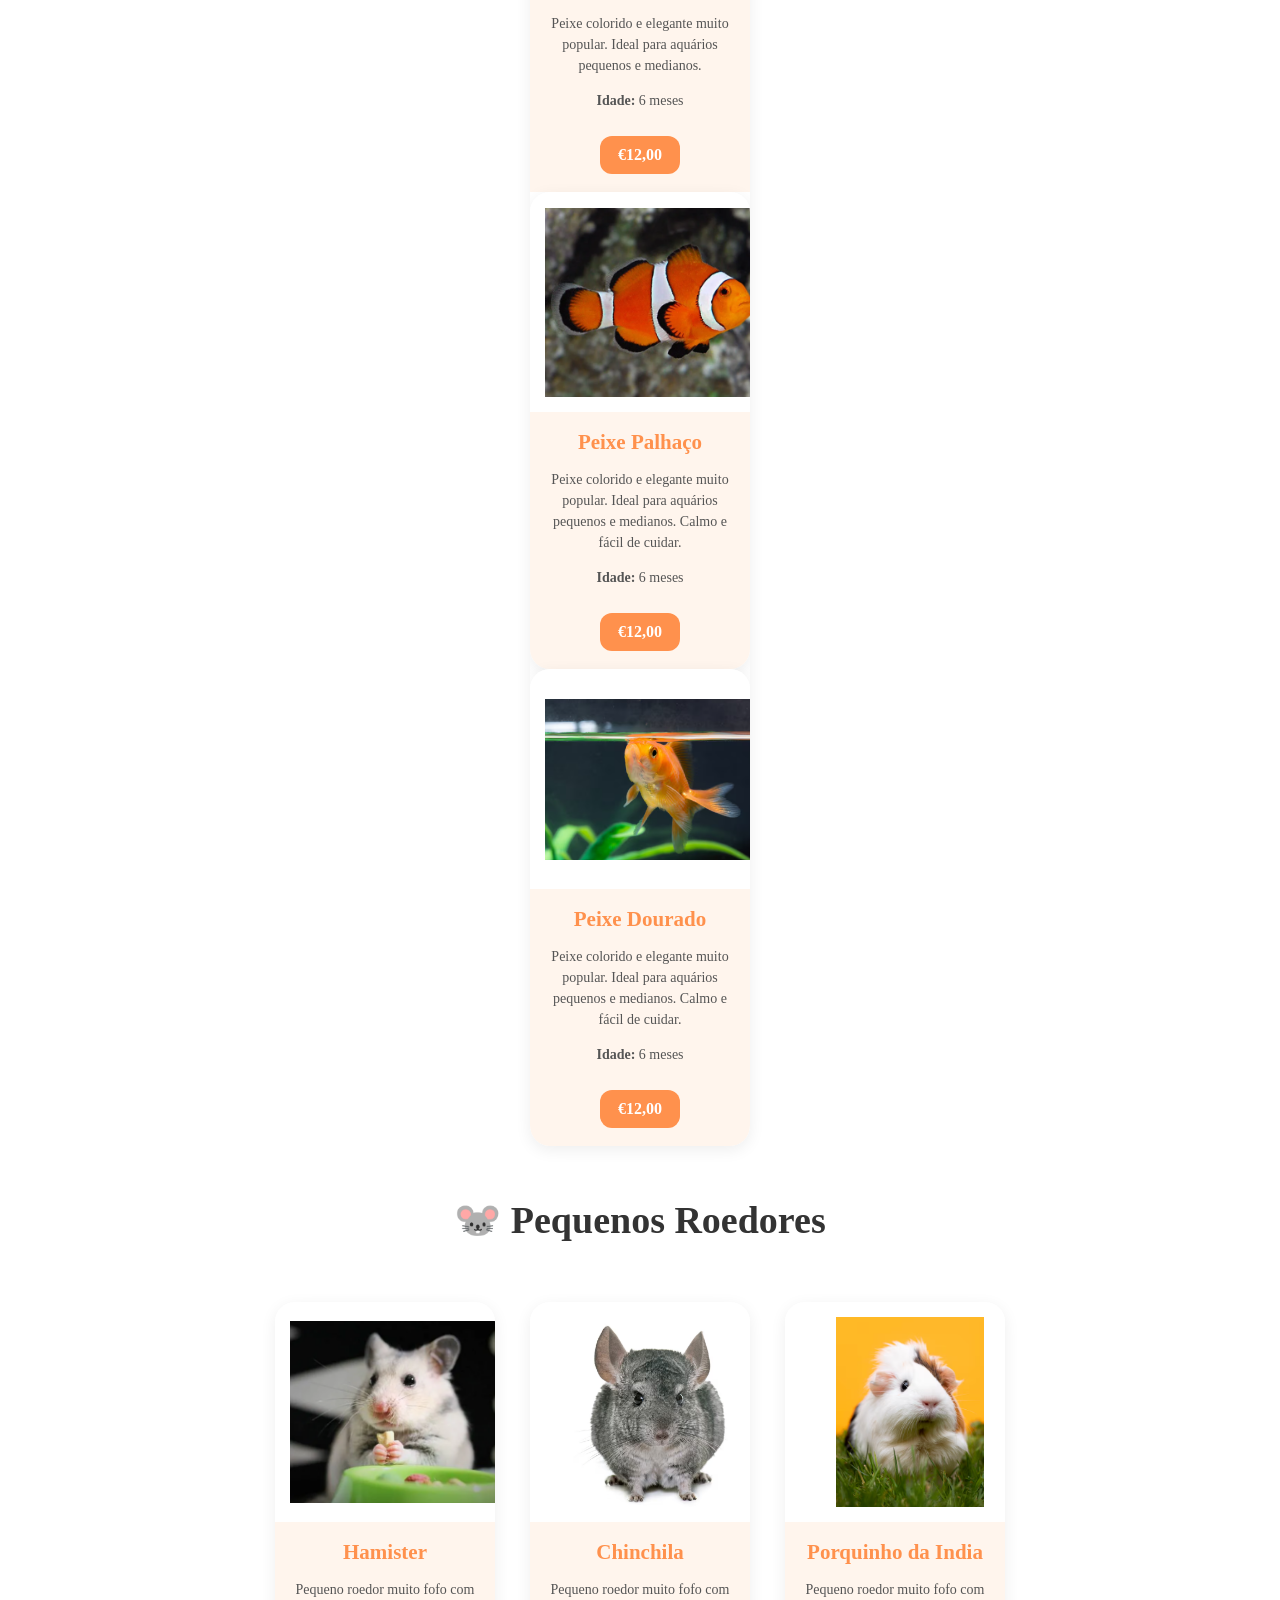
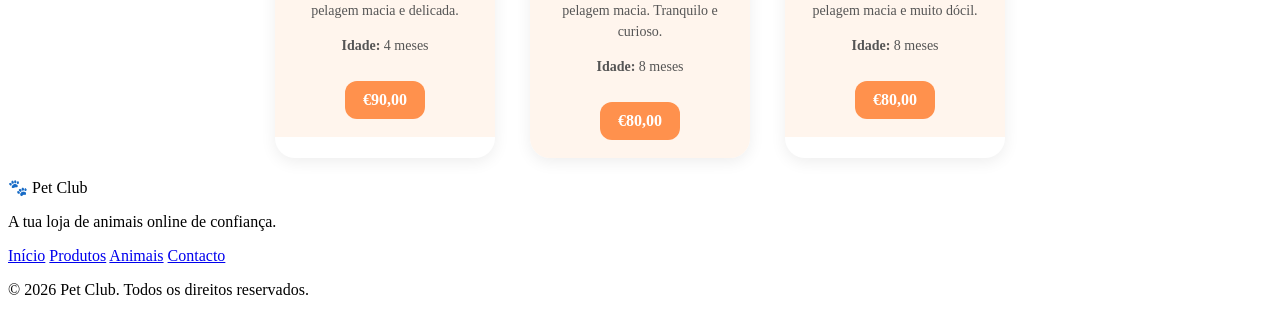
==== commit e99975a3: "Merge branch 'main' of https://github.com/silvakarinne038-debug/Trabalho-de-Pet-shop" ====
--- a/animais.html
+++ b/animais.html
@@ -87,7 +87,7 @@
       <div class="animal-card">
         <img src="Animais foto/gato1.png" alt="Gato Tabby Cinzento">
         <div class="animal-info">
-          <h3>Gato Tabby Cinzento</h3>
+         
           <p>Gato elegante e tranquilo com pelagem cinzenta listrada. Adora descansar em locais confortáveis e muito carinhoso. Excelente caçador.</p>
           <p><strong>Idade:</strong> 1 ano</p>
           <span class="preco">€180,00</span>
@@ -96,7 +96,7 @@
       <div class="animal-card">
         <img src="Animais foto/gato2.png" alt="Gato Branco e Cinzento">
         <div class="animal-info">
-          <h3>Gato Branco e Cinzento</h3>
+         
           <p>Gato muito comunicativo e inteligente. Excelente companheiro para apartamentos. Brincalhão e muito carinhoso com os donos.</p>
           <p><strong>Idade:</strong> 8 meses</p>
           <span class="preco">€220,00</span>
@@ -105,7 +105,7 @@
       <div class="animal-card">
         <img src="Animais foto/gato3.png" alt="Gato Preto e Branco">
         <div class="animal-info">
-          <h3>Gato Preto e Branco</h3>
+         
           <p>Gato independente com belíssima pelagem. Muito ativo e curioso, adora explorar. Perfeito para casas com espaço.</p>
           <p><strong>Idade:</strong> 1 ano</p>
           <span class="preco">€200,00</span>
@@ -114,7 +114,7 @@
       <div class="animal-card">
         <img src="Animais foto/gato4.png" alt="Gato Tabby Clássico">
         <div class="animal-info">
-          <h3>Gato Tabby Clássico</h3>
+          
           <p>Gato muito elegante e sereno. Pelagem macia e bem cuidada. Adora deitar-se ao sol e receber mimos.</p>
           <p><strong>Idade:</strong> 2 anos</p>
           <span class="preco">€190,00</span>
@@ -123,7 +123,7 @@
       <div class="animal-card">
         <img src="Animais foto/gato5.png" alt="Gato Cinzento">
         <div class="animal-info">
-          <h3>Gato Cinzento</h3>
+   
           <p>Gato tranquilo e afetuoso com olhos expressivos. Muito dócil e carinhoso. Ideal para famílias com crianças.</p>
           <p><strong>Idade:</strong> 6 meses</p>
           <span class="preco">€170,00</span>
@@ -218,19 +218,18 @@
   </section>
 
   <!-- PEIXES -->
-
-
-  <section class="categoria">
-    <h2 class="titulo-secao">🐠 Peixes</h2>
-    <div class="animais-grid">
-      <div class="animal-card">
-        <img src="Animais foto/peixe2.png" alt="Peixe Beta">
-        <div class="animal-info">
-          <h3>Peixe Beta</h3>
-          <p>Peixe colorido e elegante muito popular. Ideal para aquários pequenos e medianos. Calmo e fácil de cuidar.</p>
-          <p><strong>Idade:</strong> 6 meses</p>
-          <span class="preco">€12,00</span>
-        </div>
+<section class="categoria">
+  <h2 class="titulo-secao">🐠 Peixes</h2>
+
+  <div class="animais-grid">
+
+    <div class="animal-card">
+      <img src="Animais foto/peixe2.png" alt="Peixe Beta">
+      <div class="animal-info">
+        <h3>Peixe Beta</h3>
+        <p>Peixe colorido e elegante muito popular. Ideal para aquários pequenos e medianos.</p>
+        <p><strong>Idade:</strong> 6 meses</p>
+        <span class="preco">€12,00</span>
       </div>
     
 
@@ -260,60 +259,43 @@
 
 
   <!-- PEQUENOS ROEDORES -->
-  <section class="categoria">
-    <h2 class="titulo-secao">🐭 Pequenos Roedores</h2>
-    <div class="animais-grid">
-      <div class="animal-card">
-        <img src="Animais foto/Hamister2.png" alt="Hamister">
-        <div class="animal-info">
-          <h3>Hamister</h3>
-          <p>Pequeno roedor muito fofo com pelagem macia. Ter cuidado ao ar banho nele pois sua pele é sensivel e tem um tipo especifico de banho.
-          <p><strong>Idade:</strong> 4 meses</p>
-          <span class="preco">€90,00</span>
-        </div>
-      </div>
-    </div>
-  </section>
-
-
-    <section class="categoria">
-    <h2 class="titulo-secao">🐭 Pequenos Roedores</h2>
-    <div class="animais-grid">
-      <div class="animal-card">
-        <img src="Animais foto/chinchila.png" alt="Chinchila">
-        <div class="animal-info">
-          <h3>Chinchila</h3>
-          <p>Pequeno roedor muito fofo com pelagem macia. Limpa-se sozinho e tem excelente saúde. Tranquilo e curioso.</p>
-          <p><strong>Idade:</strong> 8 meses</p>
-          <span class="preco">€80,00</span>
-        </div>
-      </div>
-    </div>
-  </section>
-
-
-
-
-   <section class="categoria">
-    <h2 class="titulo-secao">🐭 Pequenos Roedores</h2>
-    <div class="animais-grid">
-      <div class="animal-card">
-        <img src="Animais foto/porquinho.png" alt="Porquinho da India">
-        <div class="animal-info">
-          <h3>Porquinho da India</h3>
-          <p>Pequeno roedor muito fofo com pelagem macia. Limpa-se sozinho e tem excelente saúde. Tranquilo e curioso.</p>
-          <p><strong>Idade:</strong> 8 meses</p>
-          <span class="preco">€80,00</span>
-        </div>
-      </div>
-    </div>
-  </section>
-
-
-
-
-
-
+<section class="categoria">
+  <h2 class="titulo-secao">🐭 Pequenos Roedores</h2>
+
+  <div class="animais-grid">
+
+    <div class="animal-card">
+      <img src="Animais foto/Hamister2.png" alt="Hamister">
+      <div class="animal-info">
+        <h3>Hamister</h3>
+        <p>Pequeno roedor muito fofo com pelagem macia e delicada.</p>
+        <p><strong>Idade:</strong> 4 meses</p>
+        <span class="preco">€90,00</span>
+      </div>
+    </div>
+
+    <div class="animal-card">
+      <img src="Animais foto/chinchila.png" alt="Chinchila">
+      <div class="animal-info">
+        <h3>Chinchila</h3>
+        <p>Pequeno roedor muito fofo com pelagem macia. Tranquilo e curioso.</p>
+        <p><strong>Idade:</strong> 8 meses</p>
+        <span class="preco">€80,00</span>
+      </div>
+    </div>
+
+    <div class="animal-card">
+      <img src="Animais foto/porquinho da india.png" alt="Porquinho da India">
+      <div class="animal-info">
+        <h3>Porquinho da India</h3>
+        <p>Pequeno roedor muito fofo com pelagem macia e muito dócil.</p>
+        <p><strong>Idade:</strong> 8 meses</p>
+        <span class="preco">€80,00</span>
+      </div>
+    </div>
+
+  </div>
+</section>
 
 
   <footer>
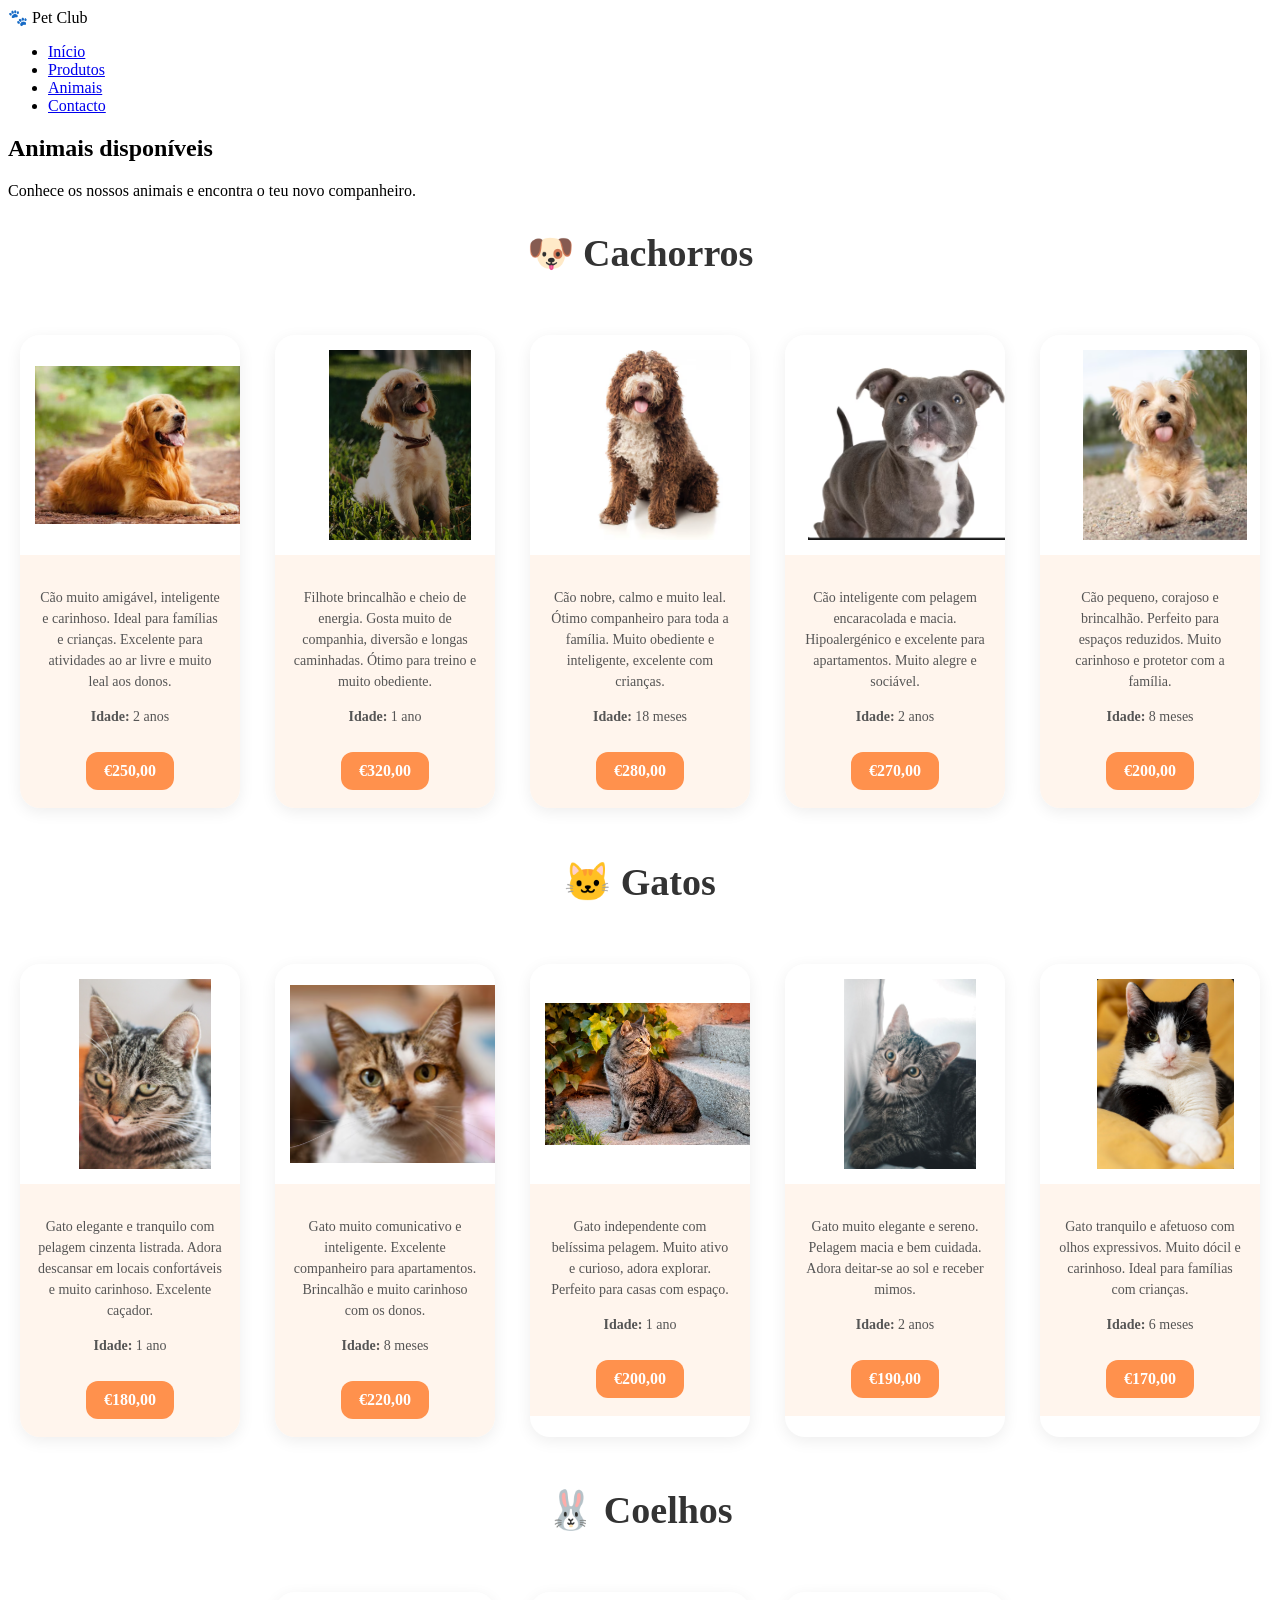
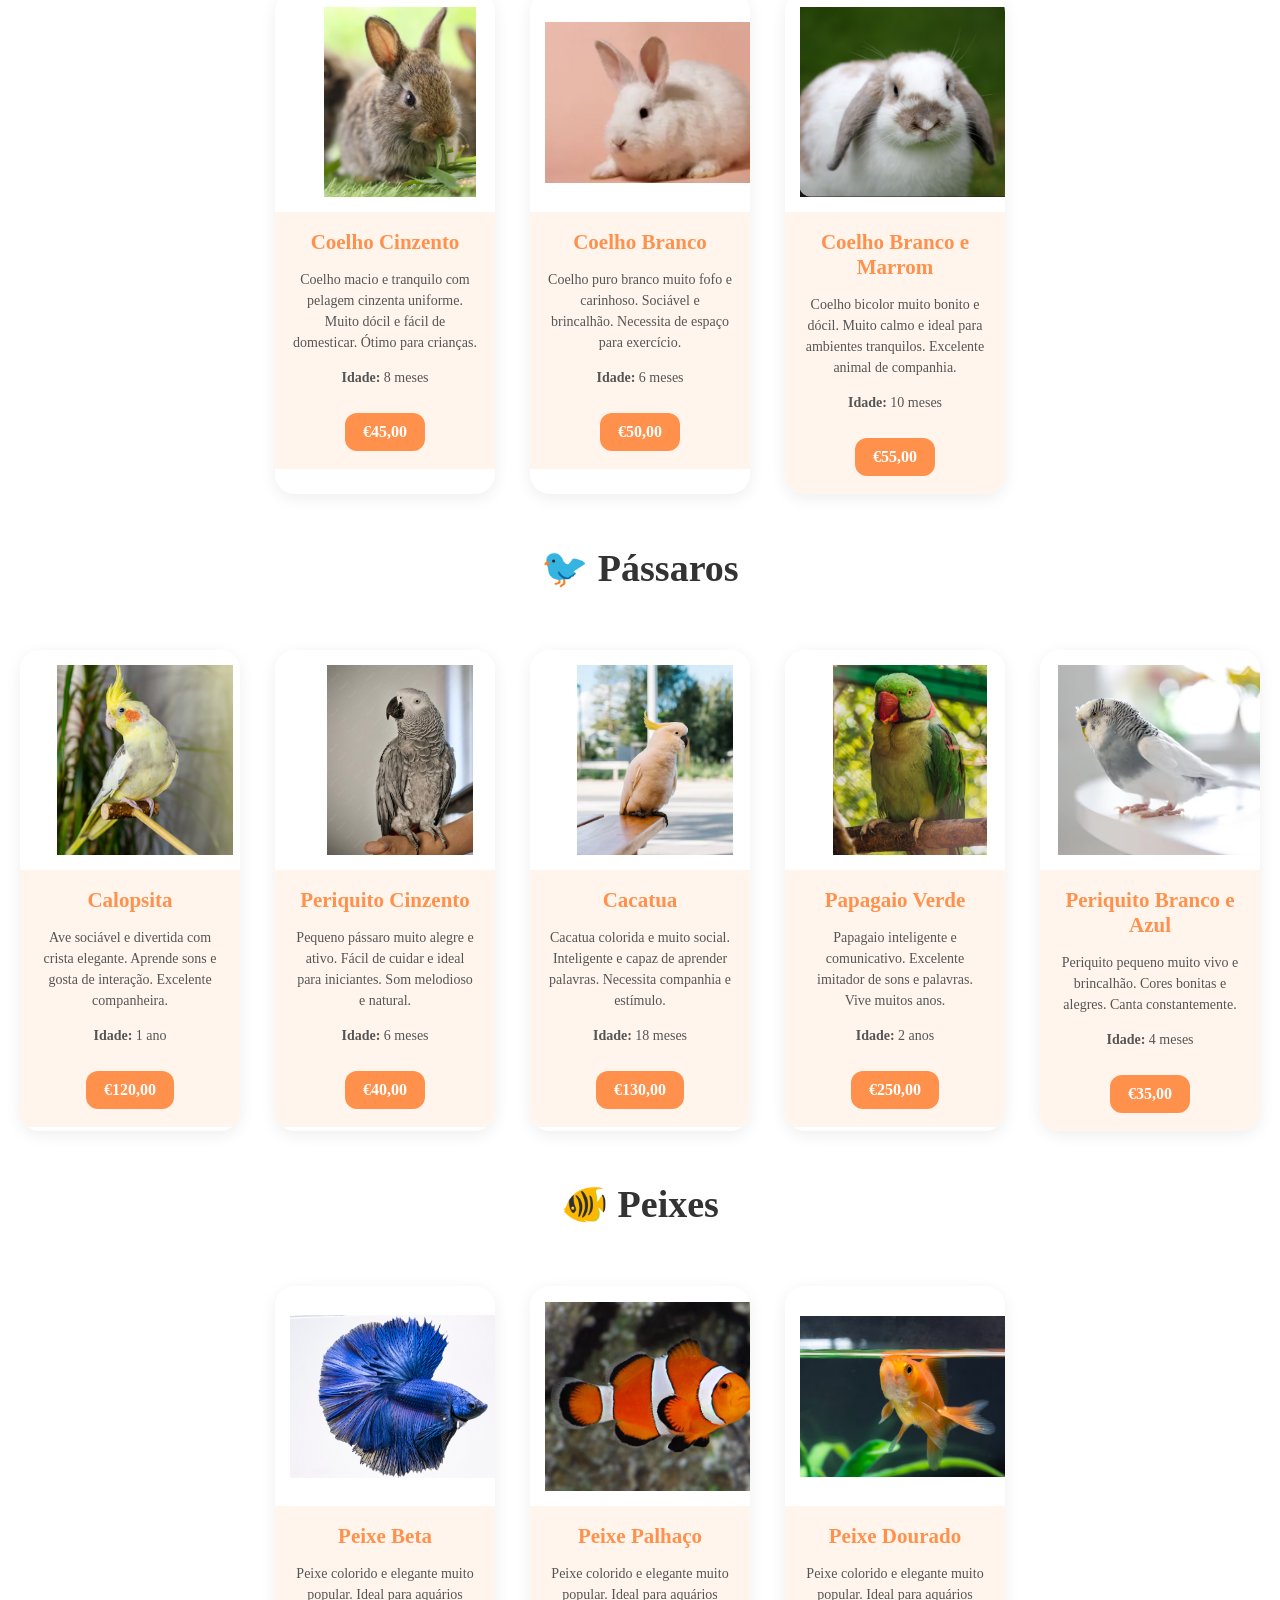
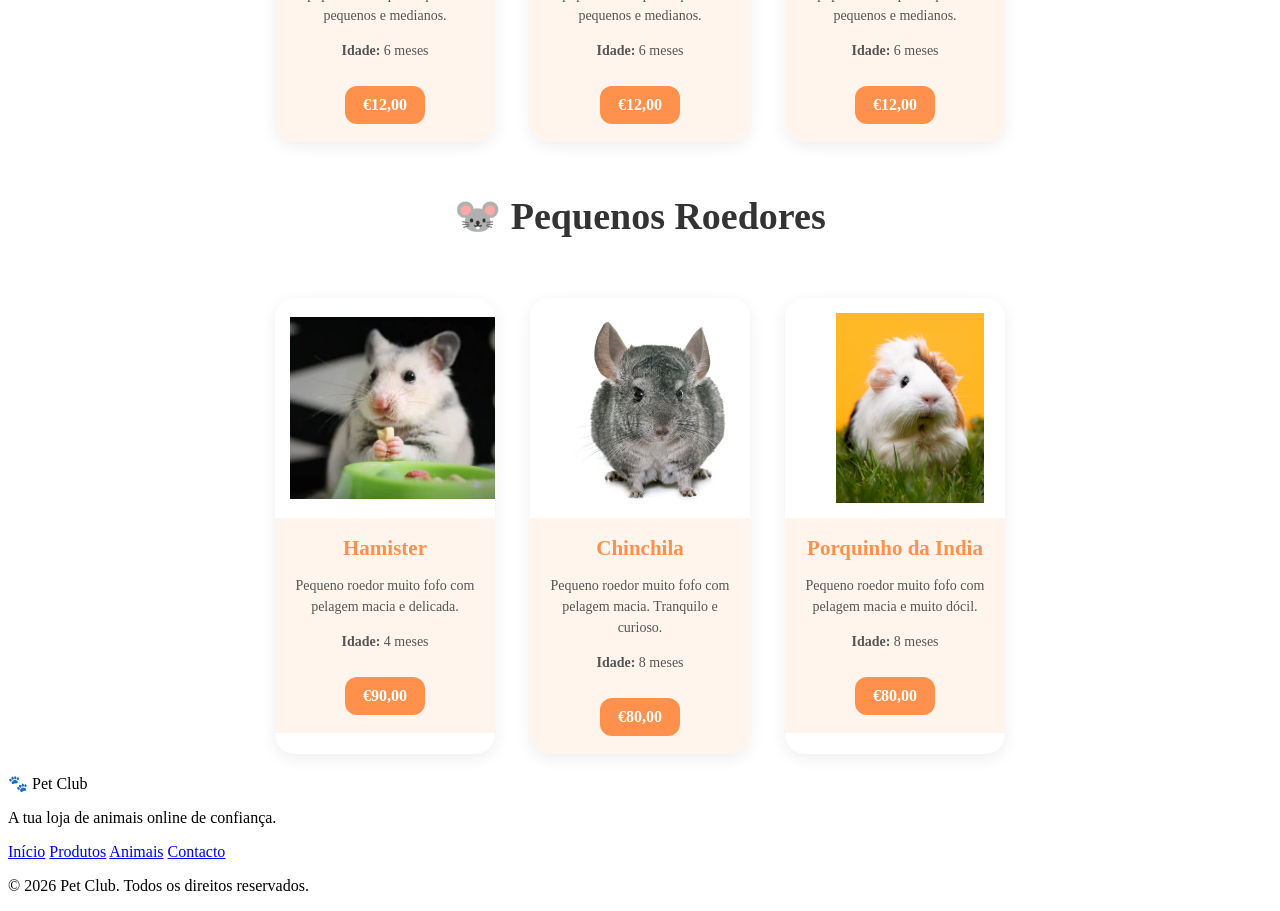
==== commit 0274c658: "." ====
--- a/animais.html
+++ b/animais.html
@@ -35,7 +35,7 @@
       <div class="animal-card">
         <img src="Animais foto/cachorro1.png" alt="Golden Retriever">
         <div class="animal-info">
-          <h3>Golden Retriever</h3>
+        
           <p>Cão muito amigável, inteligente e carinhoso. Ideal para famílias e crianças. Excelente para atividades ao ar livre e muito leal aos donos.</p>
           <p><strong>Idade:</strong> 2 anos</p>
           <span class="preco">€250,00</span>
@@ -44,7 +44,7 @@
       <div class="animal-card">
         <img src="Animais foto/cachorro2.png" alt="Golden Retriever Dourado">
         <div class="animal-info">
-          <h3>Golden Retriever Dourado</h3>
+       
           <p>Filhote brincalhão e cheio de energia. Gosta muito de companhia, diversão e longas caminhadas. Ótimo para treino e muito obediente.</p>
           <p><strong>Idade:</strong> 1 ano</p>
           <span class="preco">€320,00</span>
@@ -53,7 +53,7 @@
       <div class="animal-card">
         <img src="Animais foto/cachorro3.png" alt="Labrador Branco">
         <div class="animal-info">
-          <h3>Labrador Branco</h3>
+        
           <p>Cão nobre, calmo e muito leal. Ótimo companheiro para toda a família. Muito obediente e inteligente, excelente com crianças.</p>
           <p><strong>Idade:</strong> 18 meses</p>
           <span class="preco">€280,00</span>
@@ -62,7 +62,7 @@
       <div class="animal-card">
         <img src="Animais foto/cachorro4.png" alt="Poodle Marrom">
         <div class="animal-info">
-          <h3>Poodle Marrom</h3>
+         
           <p>Cão inteligente com pelagem encaracolada e macia. Hipoalergénico e excelente para apartamentos. Muito alegre e sociável.</p>
           <p><strong>Idade:</strong> 2 anos</p>
           <span class="preco">€270,00</span>
@@ -71,7 +71,7 @@
       <div class="animal-card">
         <img src="Animais foto/cachorro5.png" alt="Terrier Pequeno">
         <div class="animal-info">
-          <h3>Terrier Pequeno</h3>
+          
           <p>Cão pequeno, corajoso e brincalhão. Perfeito para espaços reduzidos. Muito carinhoso e protetor com a família.</p>
           <p><strong>Idade:</strong> 8 meses</p>
           <span class="preco">€200,00</span>
@@ -171,7 +171,7 @@
     <h2 class="titulo-secao">🐦 Pássaros</h2>
     <div class="animais-grid">
       <div class="animal-card">
-        <img src="Animais foto/passaro5.png" alt="Calopsita">
+        <img src="Animais foto/passaro5.png" alt="Calopsita"> 
         <div class="animal-info">
           <h3>Calopsita</h3>
           <p>Ave sociável e divertida com crista elegante. Aprende sons e gosta de interação. Excelente companheira.</p>
@@ -231,31 +231,30 @@
         <p><strong>Idade:</strong> 6 meses</p>
         <span class="preco">€12,00</span>
       </div>
-    
-
-
-
-  <div class="animal-card">
-        <img src="Animais foto/peixe3.png" alt="Peixe Dourado">
-        <div class="animal-info">
-          <h3>Peixe Palhaço</h3>
-          <p>Peixe colorido e elegante muito popular. Ideal para aquários pequenos e medianos. Calmo e fácil de cuidar.</p>
-          <p><strong>Idade:</strong> 6 meses</p>
-          <span class="preco">€12,00</span>
-        </div>
-      </div>
-      
-      <div class="animal-card">
-        <img src="Animais foto/peixe1.png" alt="Peixe Dourado">
-        <div class="animal-info">
-          <h3>Peixe Dourado</h3>
-          <p>Peixe colorido e elegante muito popular. Ideal para aquários pequenos e medianos. Calmo e fácil de cuidar.</p>
-          <p><strong>Idade:</strong> 6 meses</p>
-          <span class="preco">€12,00</span>
-        </div>
-      </div>
-</div>
-  </section>
+    </div>
+
+    <div class="animal-card">
+      <img src="Animais foto/peixe3.png" alt="Peixe Palhaço">
+      <div class="animal-info">
+        <h3>Peixe Palhaço</h3>
+        <p>Peixe colorido e elegante muito popular. Ideal para aquários pequenos e medianos.</p>
+        <p><strong>Idade:</strong> 6 meses</p>
+        <span class="preco">€12,00</span>
+      </div>
+    </div>
+
+    <div class="animal-card">
+      <img src="Animais foto/peixe1.png" alt="Peixe Dourado">
+      <div class="animal-info">
+        <h3>Peixe Dourado</h3>
+        <p>Peixe colorido e elegante muito popular. Ideal para aquários pequenos e medianos.</p>
+        <p><strong>Idade:</strong> 6 meses</p>
+        <span class="preco">€12,00</span>
+      </div>
+    </div>
+
+  </div>
+</section>
 
 
   <!-- PEQUENOS ROEDORES -->
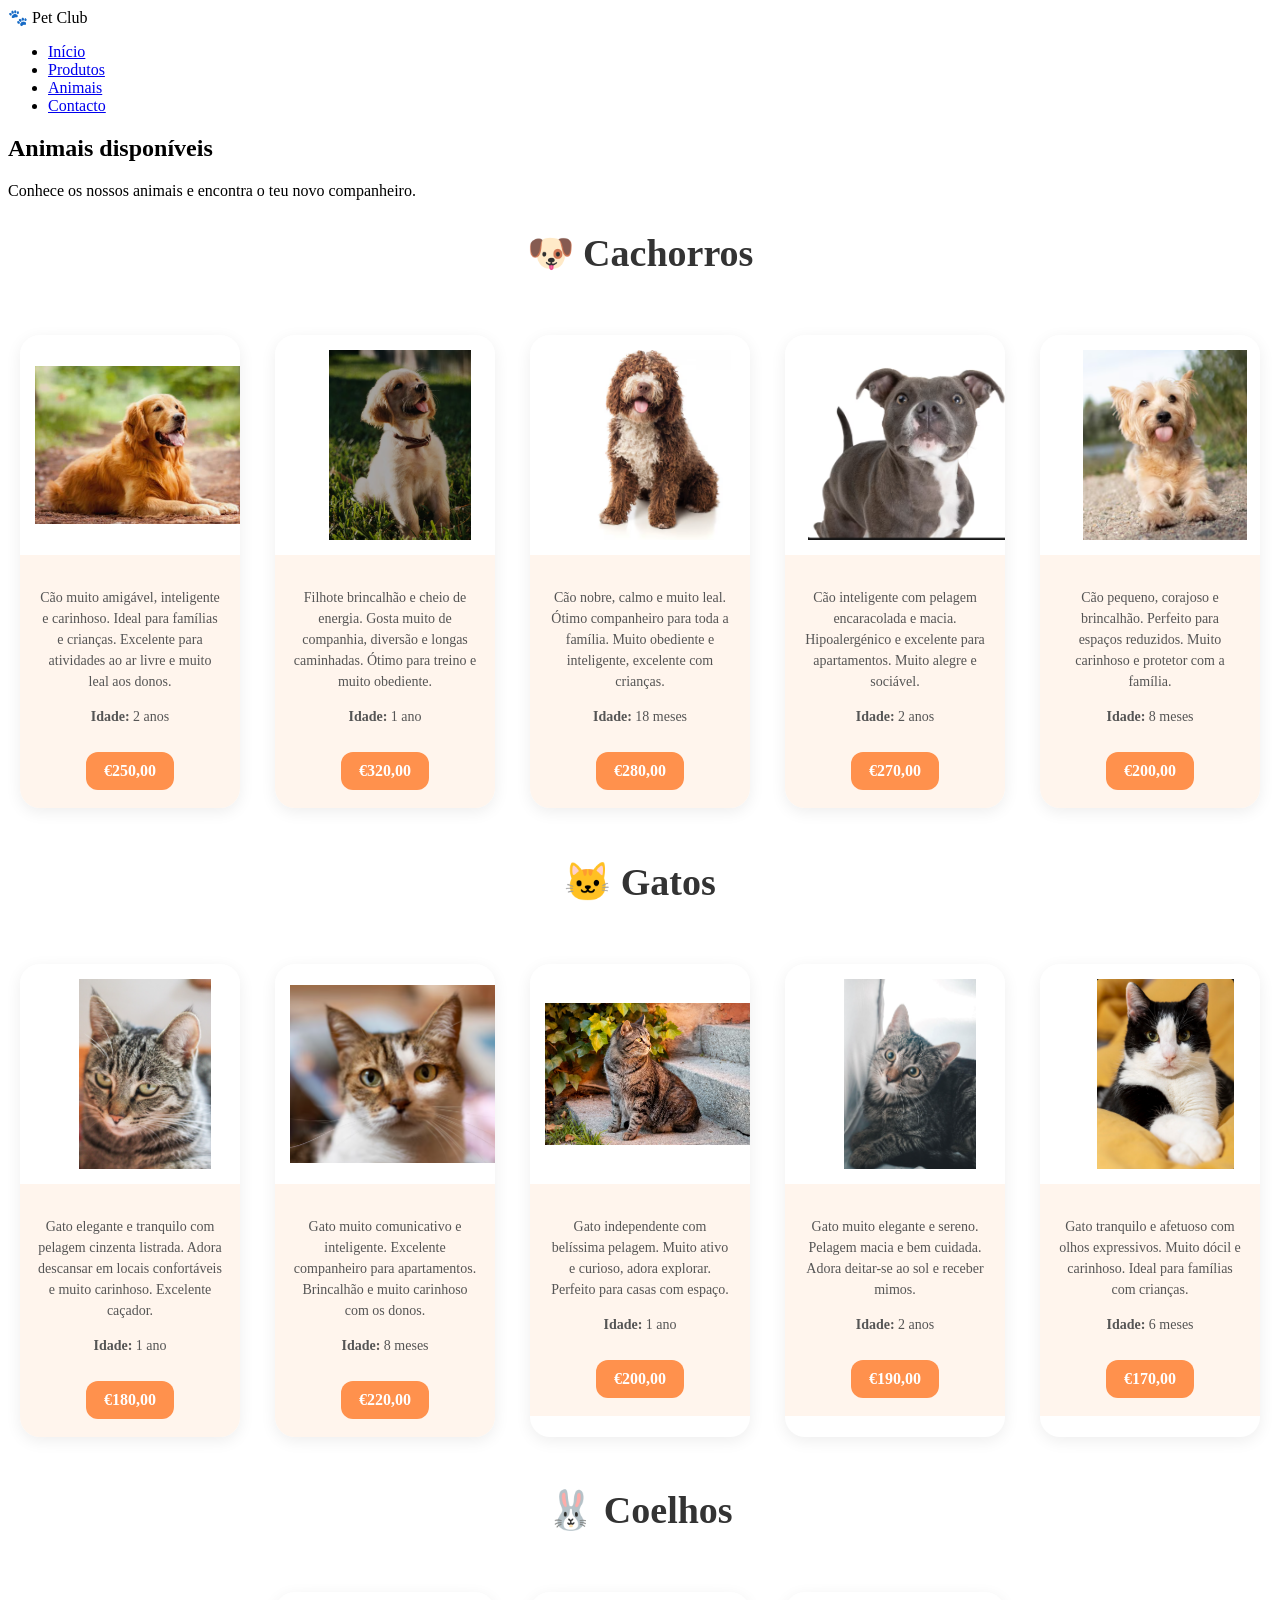
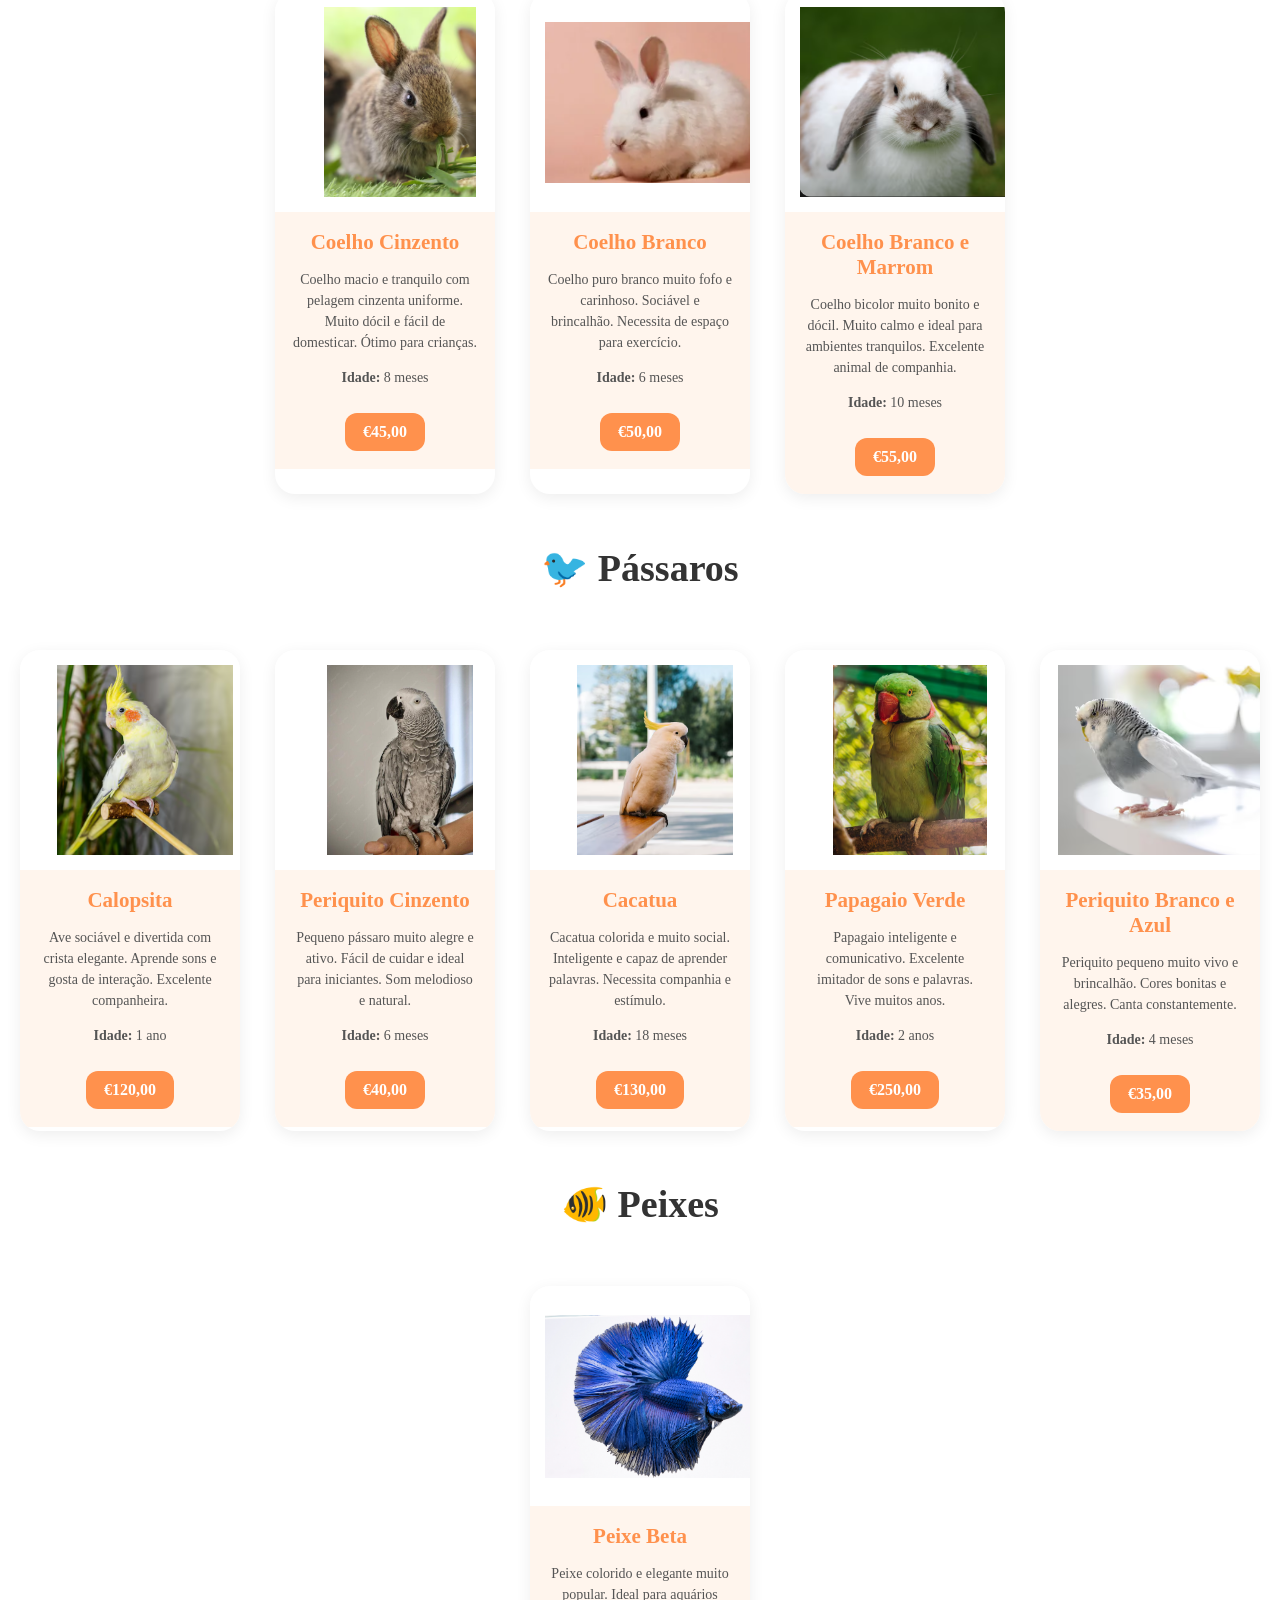
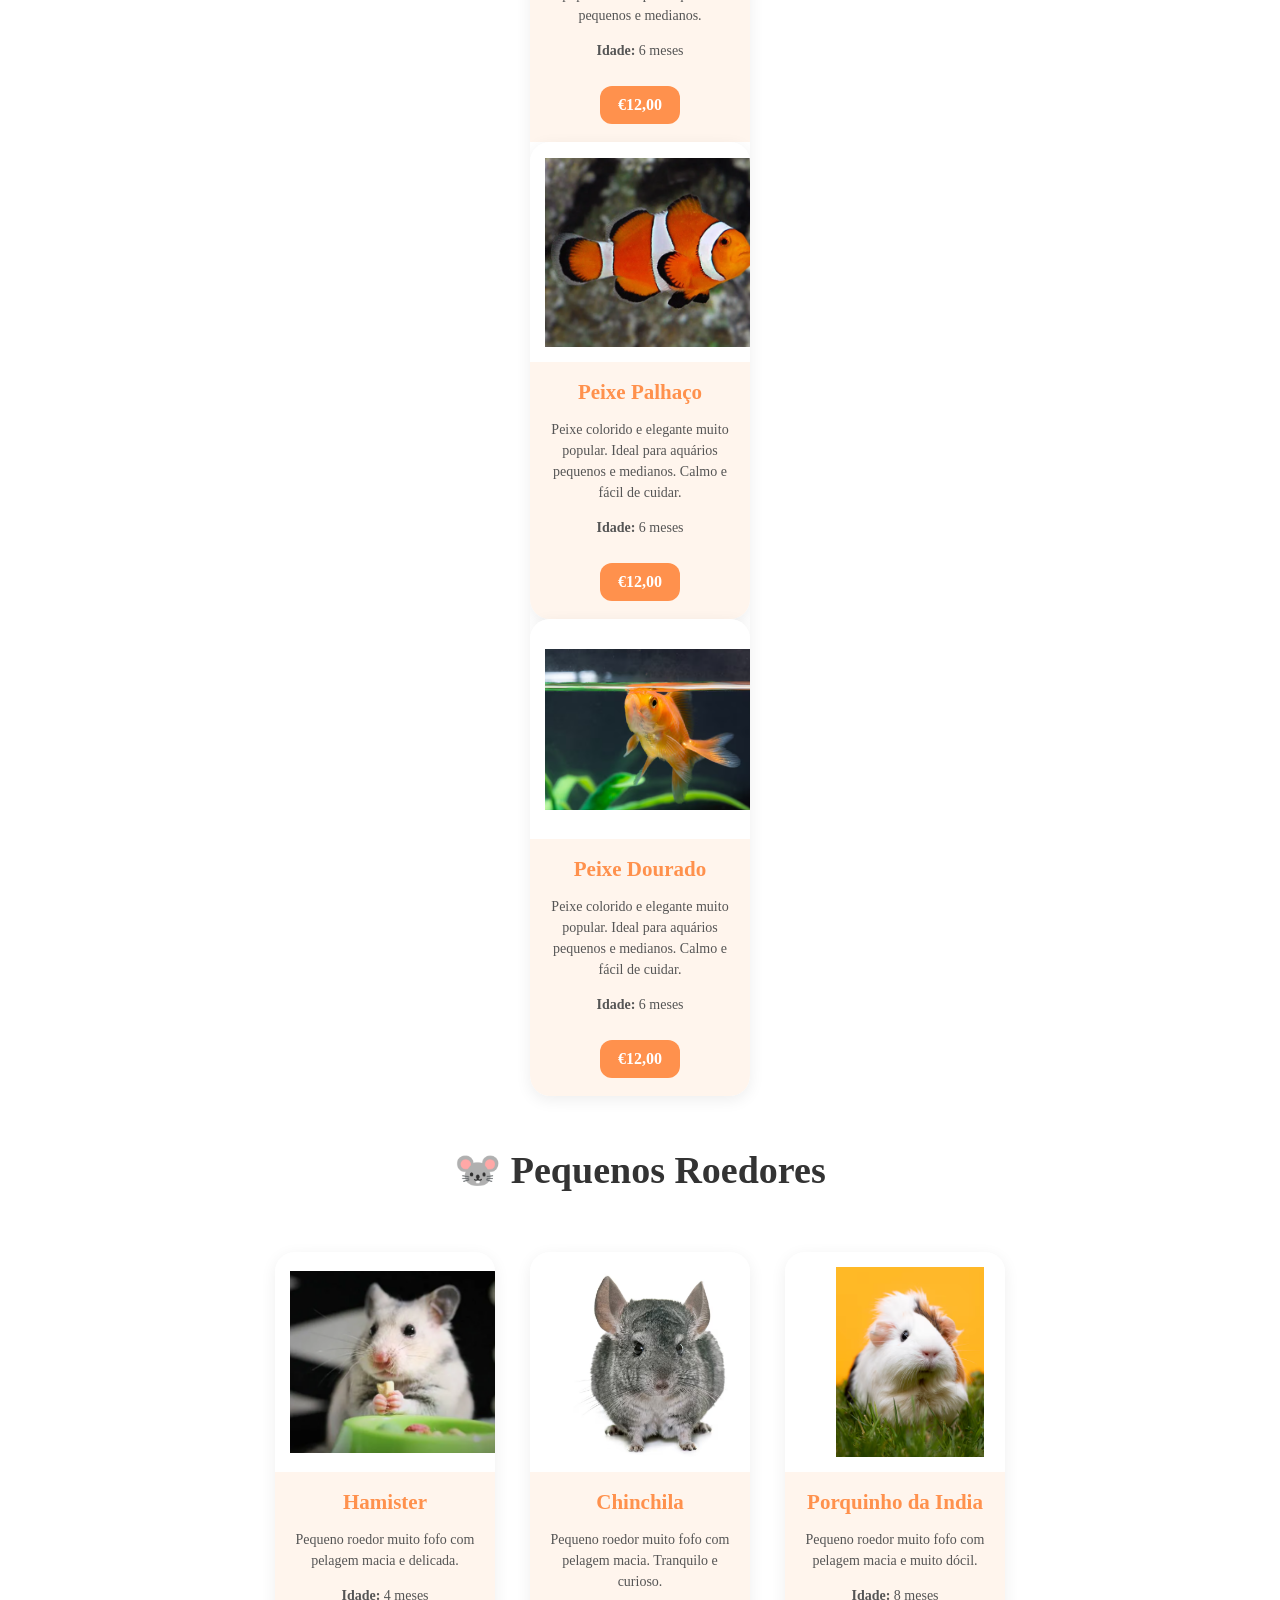
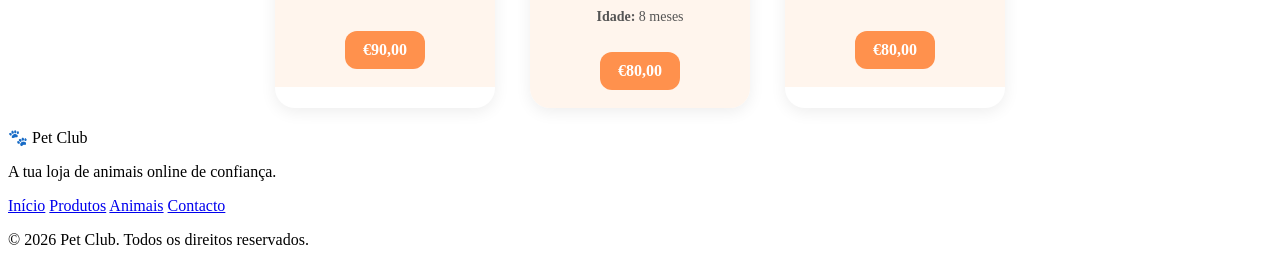
==== commit de49ab37: "Merge branch 'main' of https://github.com/silvakarinne038-debug/Trabalho-de-Pet-shop" ====
--- a/animais.html
+++ b/animais.html
@@ -231,30 +231,31 @@
         <p><strong>Idade:</strong> 6 meses</p>
         <span class="preco">€12,00</span>
       </div>
-    </div>
-
-    <div class="animal-card">
-      <img src="Animais foto/peixe3.png" alt="Peixe Palhaço">
-      <div class="animal-info">
-        <h3>Peixe Palhaço</h3>
-        <p>Peixe colorido e elegante muito popular. Ideal para aquários pequenos e medianos.</p>
-        <p><strong>Idade:</strong> 6 meses</p>
-        <span class="preco">€12,00</span>
-      </div>
-    </div>
-
-    <div class="animal-card">
-      <img src="Animais foto/peixe1.png" alt="Peixe Dourado">
-      <div class="animal-info">
-        <h3>Peixe Dourado</h3>
-        <p>Peixe colorido e elegante muito popular. Ideal para aquários pequenos e medianos.</p>
-        <p><strong>Idade:</strong> 6 meses</p>
-        <span class="preco">€12,00</span>
-      </div>
-    </div>
-
-  </div>
-</section>
+    
+
+
+
+  <div class="animal-card">
+        <img src="Animais foto/peixe3.png" alt="Peixe Dourado">
+        <div class="animal-info">
+          <h3>Peixe Palhaço</h3>
+          <p>Peixe colorido e elegante muito popular. Ideal para aquários pequenos e medianos. Calmo e fácil de cuidar.</p>
+          <p><strong>Idade:</strong> 6 meses</p>
+          <span class="preco">€12,00</span>
+        </div>
+      </div>
+      
+      <div class="animal-card">
+        <img src="Animais foto/peixe1.png" alt="Peixe Dourado">
+        <div class="animal-info">
+          <h3>Peixe Dourado</h3>
+          <p>Peixe colorido e elegante muito popular. Ideal para aquários pequenos e medianos. Calmo e fácil de cuidar.</p>
+          <p><strong>Idade:</strong> 6 meses</p>
+          <span class="preco">€12,00</span>
+        </div>
+      </div>
+</div>
+  </section>
 
 
   <!-- PEQUENOS ROEDORES -->
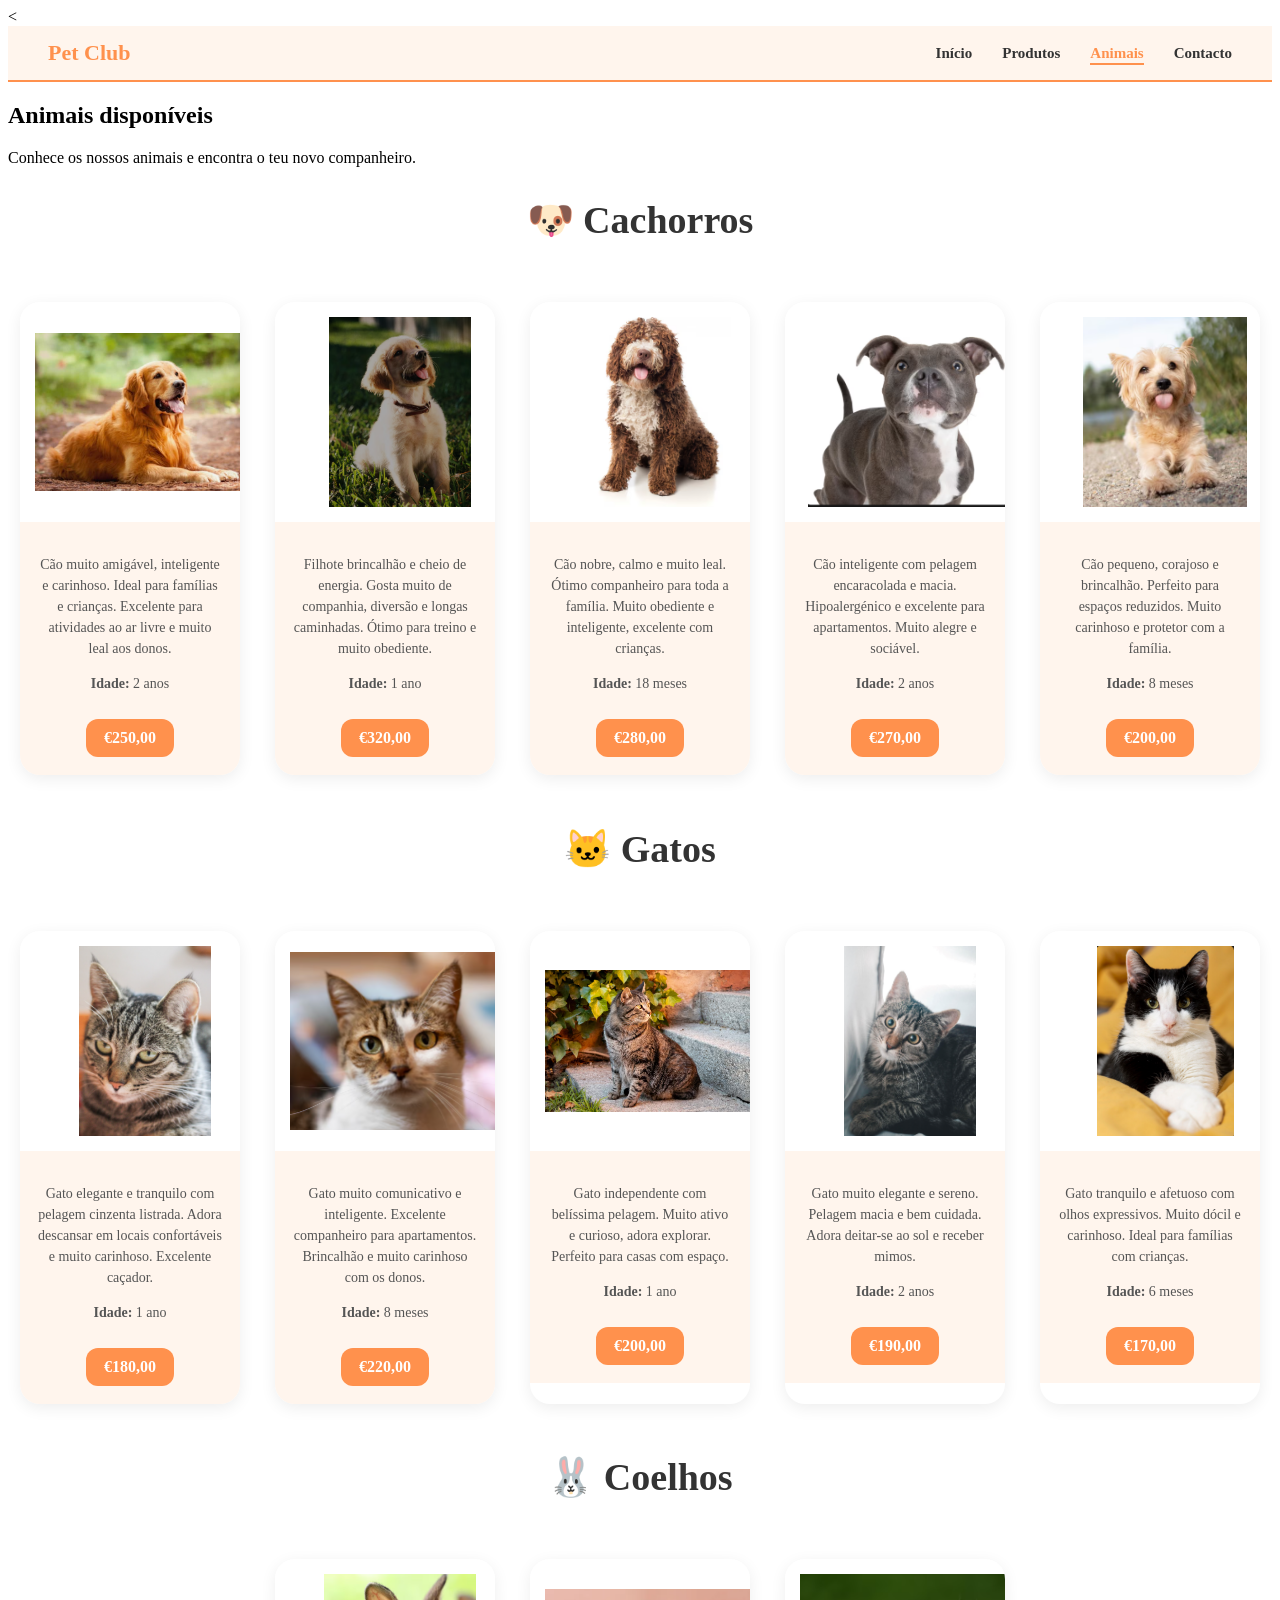
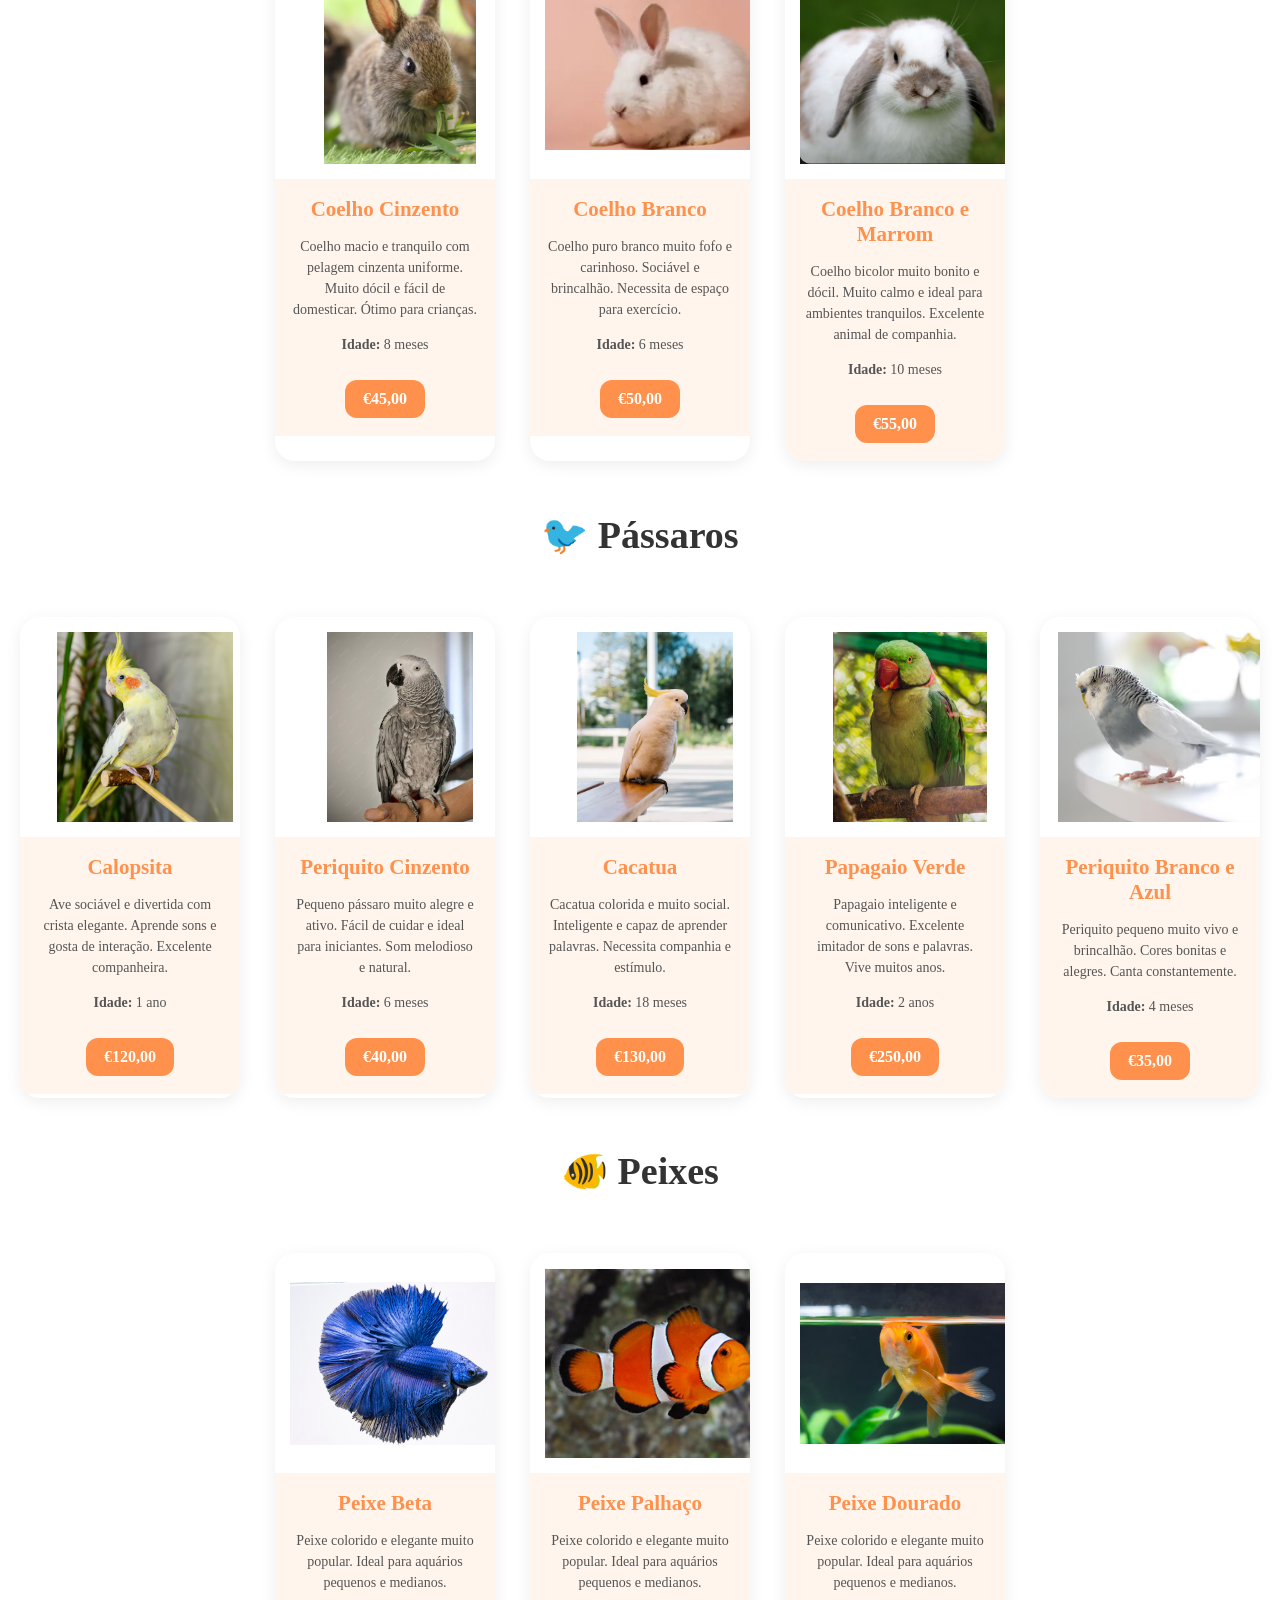
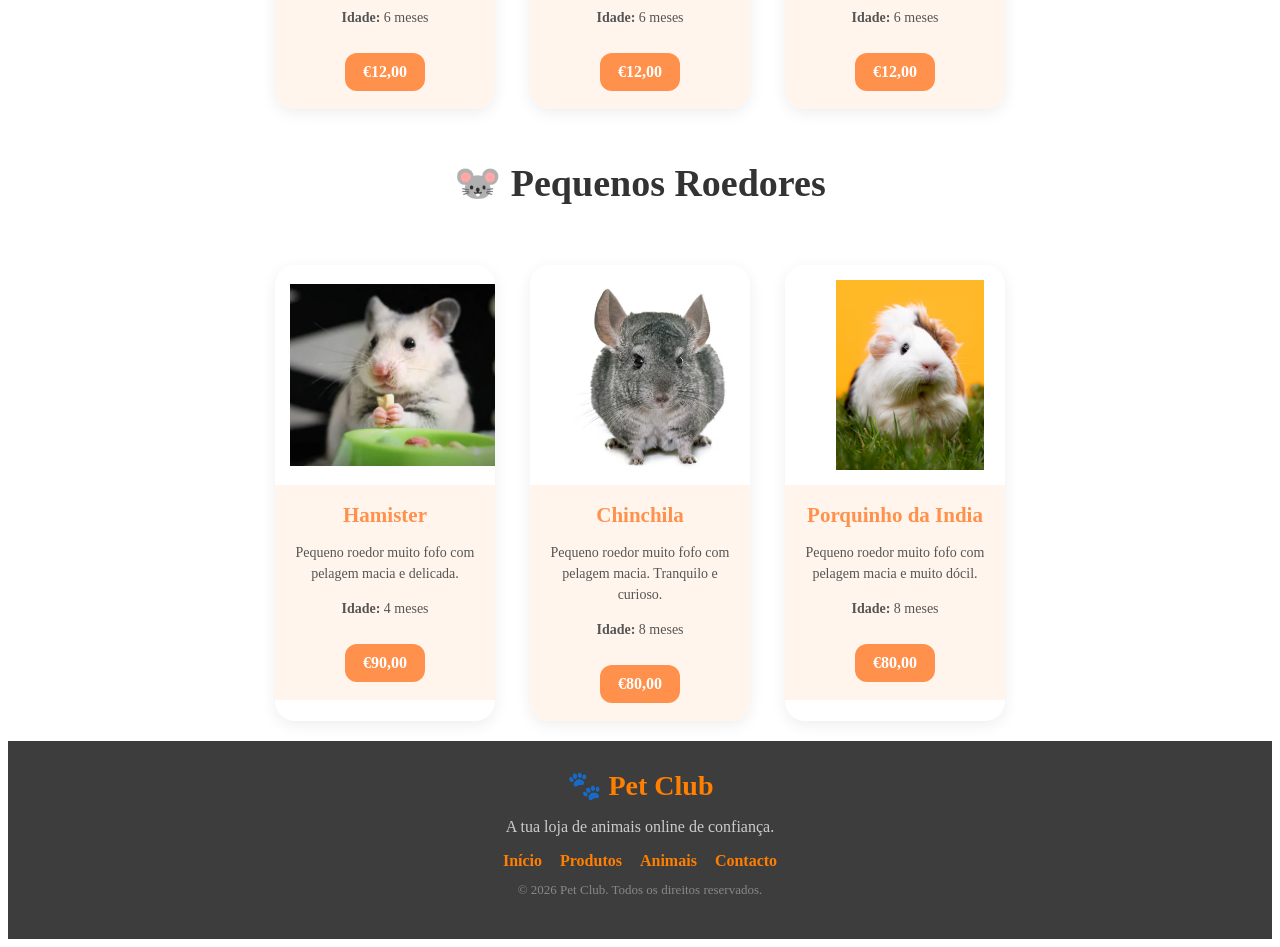
==== commit be2a4d63: "cabeçalho" ====
--- a/animais.html
+++ b/animais.html
@@ -8,20 +8,20 @@
 </head>
 <body>
 
-  <header>
-    <div class="nav-container">
-      <div class="logo">🐾 Pet Club</div>
-
-      <nav>
-        <ul class="nav-links">
-          <li><a href="PetClub/site pag inicial.html">Início</a></li>
-          <li><a href="PetClub/pag produtos.html">Produtos</a></li>
-          <li><a href="animais.html">Animais</a></li>
-          <li><a href="Contactos.html">Contacto</a></li>
-        </ul>
-      </nav>
-    </div>
-  </header>
+  <<header>
+  <div class="nav-container">
+    <div class="logo"> Pet Club</div>
+
+    <nav>
+      <ul class="nav-links">
+        <li><a href="PetClub/site pag inicial.html">Início</a></li>
+        <li><a href="PetClub/pag produtos.html">Produtos</a></li>
+        <li><a href="animais.html" class="ativo">Animais</a></li>
+        <li><a href="Contactos.html">Contacto</a></li>
+      </ul>
+    </nav>
+  </div>
+</header>
 
   <section class="hero">
     <h1>Animais disponíveis</h1>
@@ -231,31 +231,30 @@
         <p><strong>Idade:</strong> 6 meses</p>
         <span class="preco">€12,00</span>
       </div>
-    
-
-
-
-  <div class="animal-card">
-        <img src="Animais foto/peixe3.png" alt="Peixe Dourado">
-        <div class="animal-info">
-          <h3>Peixe Palhaço</h3>
-          <p>Peixe colorido e elegante muito popular. Ideal para aquários pequenos e medianos. Calmo e fácil de cuidar.</p>
-          <p><strong>Idade:</strong> 6 meses</p>
-          <span class="preco">€12,00</span>
-        </div>
-      </div>
-      
-      <div class="animal-card">
-        <img src="Animais foto/peixe1.png" alt="Peixe Dourado">
-        <div class="animal-info">
-          <h3>Peixe Dourado</h3>
-          <p>Peixe colorido e elegante muito popular. Ideal para aquários pequenos e medianos. Calmo e fácil de cuidar.</p>
-          <p><strong>Idade:</strong> 6 meses</p>
-          <span class="preco">€12,00</span>
-        </div>
-      </div>
-</div>
-  </section>
+    </div>
+
+    <div class="animal-card">
+      <img src="Animais foto/peixe3.png" alt="Peixe Palhaço">
+      <div class="animal-info">
+        <h3>Peixe Palhaço</h3>
+        <p>Peixe colorido e elegante muito popular. Ideal para aquários pequenos e medianos.</p>
+        <p><strong>Idade:</strong> 6 meses</p>
+        <span class="preco">€12,00</span>
+      </div>
+    </div>
+
+    <div class="animal-card">
+      <img src="Animais foto/peixe1.png" alt="Peixe Dourado">
+      <div class="animal-info">
+        <h3>Peixe Dourado</h3>
+        <p>Peixe colorido e elegante muito popular. Ideal para aquários pequenos e medianos.</p>
+        <p><strong>Idade:</strong> 6 meses</p>
+        <span class="preco">€12,00</span>
+      </div>
+    </div>
+
+  </div>
+</section>
 
 
   <!-- PEQUENOS ROEDORES -->
--- a/animais.css
+++ b/animais.css
@@ -1,133 +1,96 @@
-
-/* SECÇÃO */
-.sec-animais {
-    padding: 70px 0 90px;
-    background: #fff5ed;
-    overflow: hidden;
-    position: relative;
+/* Animais - estilos principais */
+:root{
+  --accent: #ff7f00;
 }
 
-/* TÍTULO */
-.titulo-secao {
-    text-align: center;
-    font-size: 38px;
-    margin-bottom: 40px;
-    color: #333;
+/* Secção geral */
+.sec-animais{
+  padding: 70px 0 90px;
+  background: #fff5ed;
+  overflow: hidden;
+  position: relative;
 }
 
-/* CÃO A CORRER NO FUNDO */
-.cao-fundo {
-    position: absolute;
-    bottom: 18px;
-    left: -120px;
-    animation: correr-fundo 10s linear infinite;
-    z-index: 1;
-    pointer-events: none;
-}
-.cao-fundo span {
-    font-size: 3.2rem;
-    display: block;
-    animation: pular-fundo 0.4s ease-in-out infinite alternate;
-}
-@keyframes correr-fundo {
-    0%   { left: -120px; }
-    100% { left: calc(100% + 120px); }
-}
-@keyframes pular-fundo {
-    from { transform: translateY(0) scaleX(-1); }
-    to   { transform: translateY(-10px) scaleX(-1); }
+/* Título */
+.titulo-secao{
+  text-align: center;
+  font-size: 38px;
+  margin-bottom: 40px;
+  color: #333;
 }
 
-/* CARROSSEL */
-.animais-grid {
-    display: flex;
-    gap: 35px;
-    overflow-x: auto;
-    scroll-behavior: smooth;
-    padding: 20px 40px;
-    justify-content: center;
-    position: relative;
-    z-index: 2;
+/* Cão a correr no fundo (decoração) */
+.cao-fundo{
+  position: absolute;
+  bottom: 18px;
+  left: -120px;
+  animation: correr-fundo 10s linear infinite;
+  z-index: 1;
+  pointer-events: none;
+}
+.cao-fundo span{ font-size: 3.2rem; display:block; animation: pular-fundo 0.4s ease-in-out infinite alternate; }
+@keyframes correr-fundo{ 0%{ left:-120px } 100%{ left: calc(100% + 120px) } }
+@keyframes pular-fundo{ from{ transform: translateY(0) scaleX(-1) } to{ transform: translateY(-10px) scaleX(-1) } }
+
+/* Grid/carrossel */
+.animais-grid{ display:flex; gap:35px; overflow-x:auto; scroll-behavior:smooth; padding:20px 40px; justify-content:center; position:relative; z-index:2 }
+.animais-grid::-webkit-scrollbar{ height:10px }
+.animais-grid::-webkit-scrollbar-thumb{ background: #ff914d; border-radius:20px }
+
+/* Card */
+.animal-card{ background:#fff; border-radius:20px; min-width:220px; max-width:220px; overflow:hidden; flex-shrink:0; box-shadow:0 4px 16px rgba(0,0,0,0.07); transition:transform .3s, box-shadow .3s; position:relative; z-index:2 }
+.animal-card:hover{ transform: scale(1.05) translateY(-8px); box-shadow:0 14px 28px rgba(0,0,0,0.15) }
+.animal-card img{ width:100%; height:190px; object-fit:contain; background:white; padding:15px; display:block; transition: .4s ease }
+.animal-card:hover img{ transform: scale(1.05) }
+.animal-info{ padding:18px; text-align:center; background:#fff5ed }
+.animal-info h3{ margin-top:0; margin-bottom:10px; color:#ff914d; font-size:21px }
+.animal-info p{ color:#555; line-height:1.5; margin-bottom:10px; font-size:14px }
+.preco{ margin:15px auto 0; background:#ff914d; color:#fff; padding:10px 18px; border-radius:12px; font-weight:bold; font-size:16px; display:inline-block }
+
+/* ── HEADER ── */
+header {
+  background: #fff5ed;
+  border-bottom: 2px solid #ff914d;
+  padding: 14px 40px;
 }
 
-/* BARRA DE ROLAGEM */
-.animais-grid::-webkit-scrollbar {
-    height: 10px;
-}
-.animais-grid::-webkit-scrollbar-thumb {
-    background: #ff914d;
-    border-radius: 20px;
+.nav-container {
+  display: flex;
+  align-items: center;
+  justify-content: space-between;
 }
 
-/* CARD */
-.animal-card {
-    background: #fff;
-    border-radius: 20px;
-    min-width: 220px;
-    max-width: 220px;
-    overflow: hidden;
-    flex-shrink: 0;
-    box-shadow: 0 4px 16px rgba(0,0,0,0.07);
-    transition: transform 0.3s, box-shadow 0.3s;
-    position: relative;
-    z-index: 2;
+.logo {
+  font-size: 22px;
+  font-weight: bold;
+  color: #ff914d;
 }
 
-/* ANIMAÇÃO AO PASSAR O MOUSE */
-.animal-card:hover {
-    transform: scale(1.05) translateY(-8px);
-    box-shadow: 0 14px 28px rgba(0,0,0,0.15);
+.nav-links {
+  list-style: none;
+  display: flex;
+  gap: 30px;
+  margin: 0;
+  padding: 0;
 }
 
-/* IMAGEM */
-.animal-card img {
-    width: 100%;
-    height: 190px;
-    object-fit: contain;
-    background: white;
-    padding: 15px;
-    display: block;
-    transition: 0.4s ease;
+.nav-links a {
+  text-decoration: none;
+  color: #333;
+  font-weight: 600;
+  font-size: 15px;
 }
 
-/* EFEITO NA IMAGEM AO PASSAR O MOUSE */
-.animal-card:hover img {
-    transform: scale(1.05);
+.nav-links a:hover,
+.nav-links a.ativo {
+  color: #ff914d;
+  border-bottom: 2px solid #ff914d;
+  padding-bottom: 2px;
 }
 
-/* INFO */
-.animal-info {
-    padding: 18px;
-    text-align: center;
-    background: #fff5ed;
-}
-
-/* TÍTULO DO ANIMAL */
-.animal-info h3 {
-    margin-top: 0;
-    margin-bottom: 10px;
-    color: #ff914d;
-    font-size: 21px;
-}
-
-/* TEXTO */
-.animal-info p {
-    color: #555;
-    line-height: 1.5;
-    margin-bottom: 10px;
-    font-size: 14px;
-}
-
-/* PREÇO */
-.preco {
-    margin: 15px auto 0;
-    background: #ff914d;
-    color: white;
-    padding: 10px 18px;
-    border-radius: 12px;
-    font-weight: bold;
-    font-size: 16px;
-    border: none;
-    cursor: pointer;
-    display: inline-block;
-}+/* ── FOOTER ── */
+footer, .footer{ background:#3d3d3d; color:#ccc; text-align:center; padding:28px 16px }
+.footer-logo{ font-size:28px; color:var(--accent); font-weight:800; margin-bottom:8px }
+.footer-links{ display:flex; gap:18px; justify-content:center; flex-wrap:wrap; margin:10px 0 }
+.footer-links a{ color:var(--accent); text-decoration:none; font-weight:600 }
+footer .footer-copy, .footer .footer-copy{ color:#888; font-size:13px; margin-top:12px }
